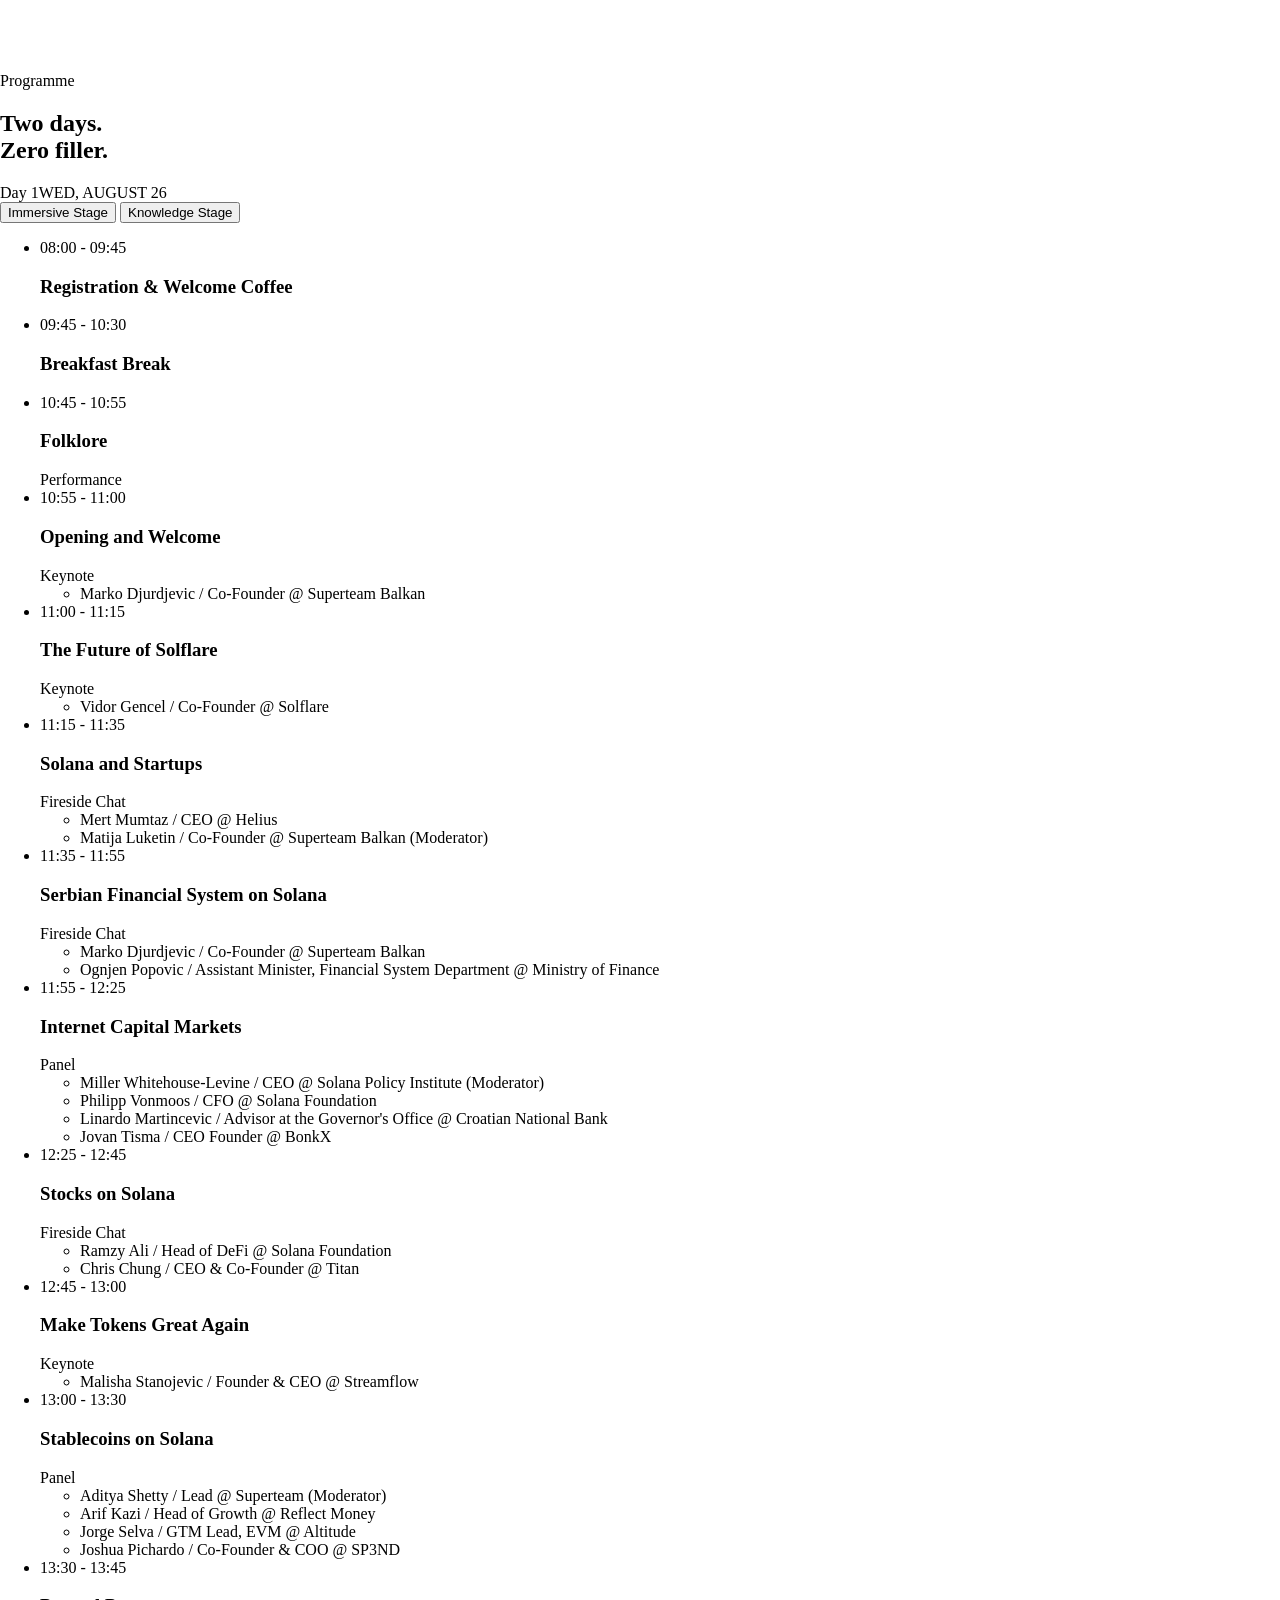
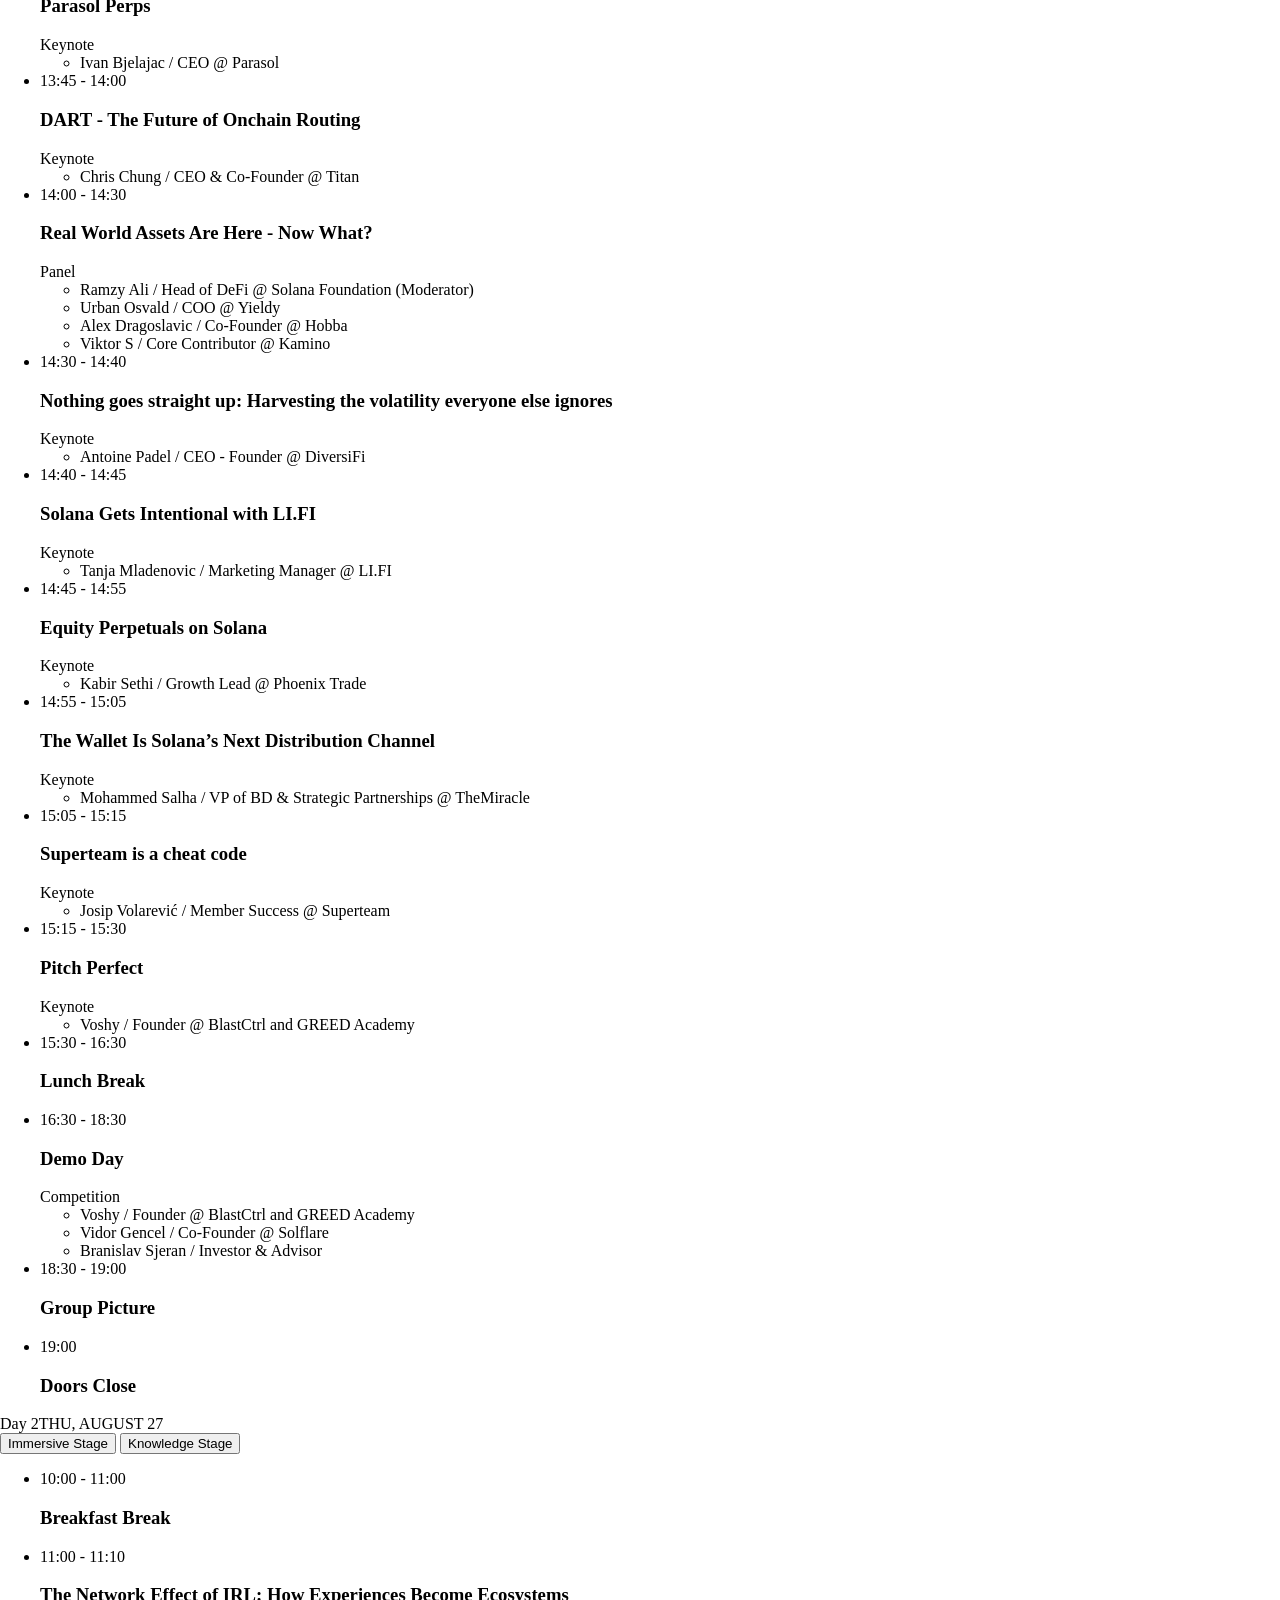
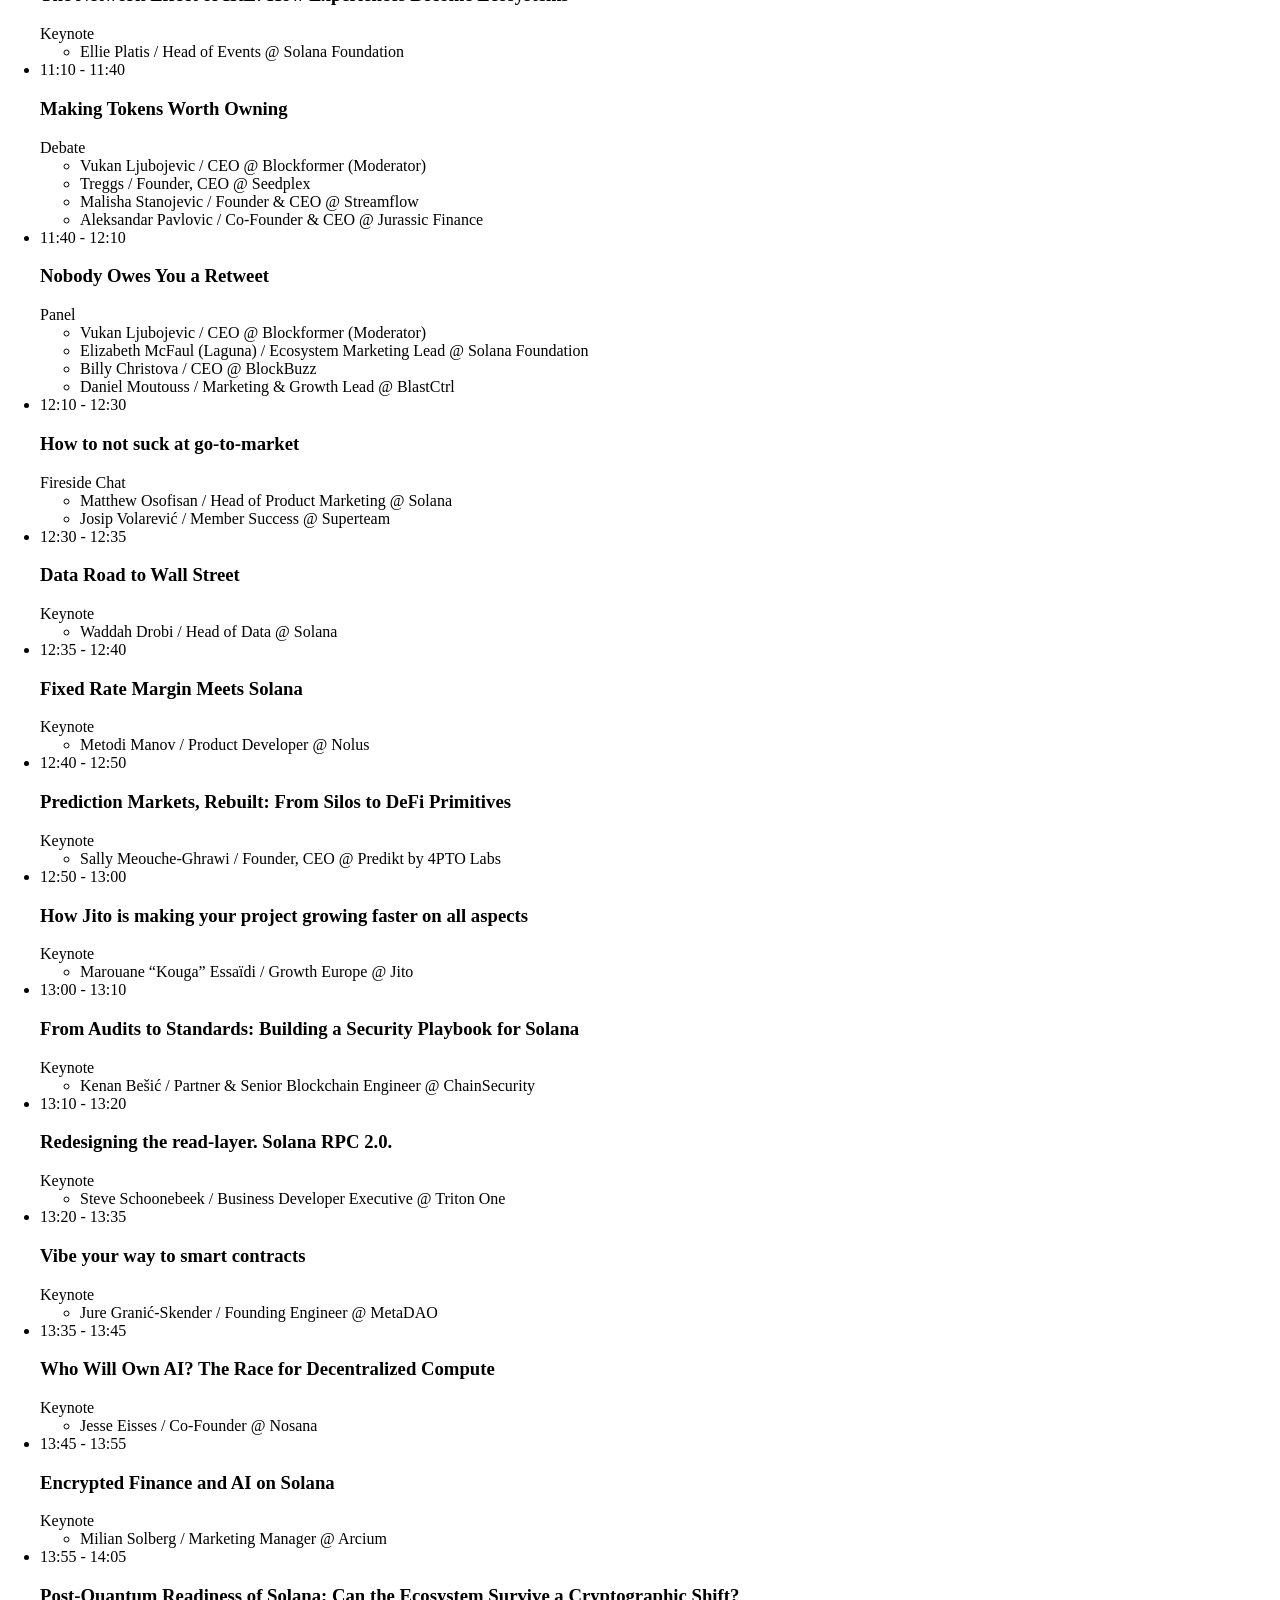
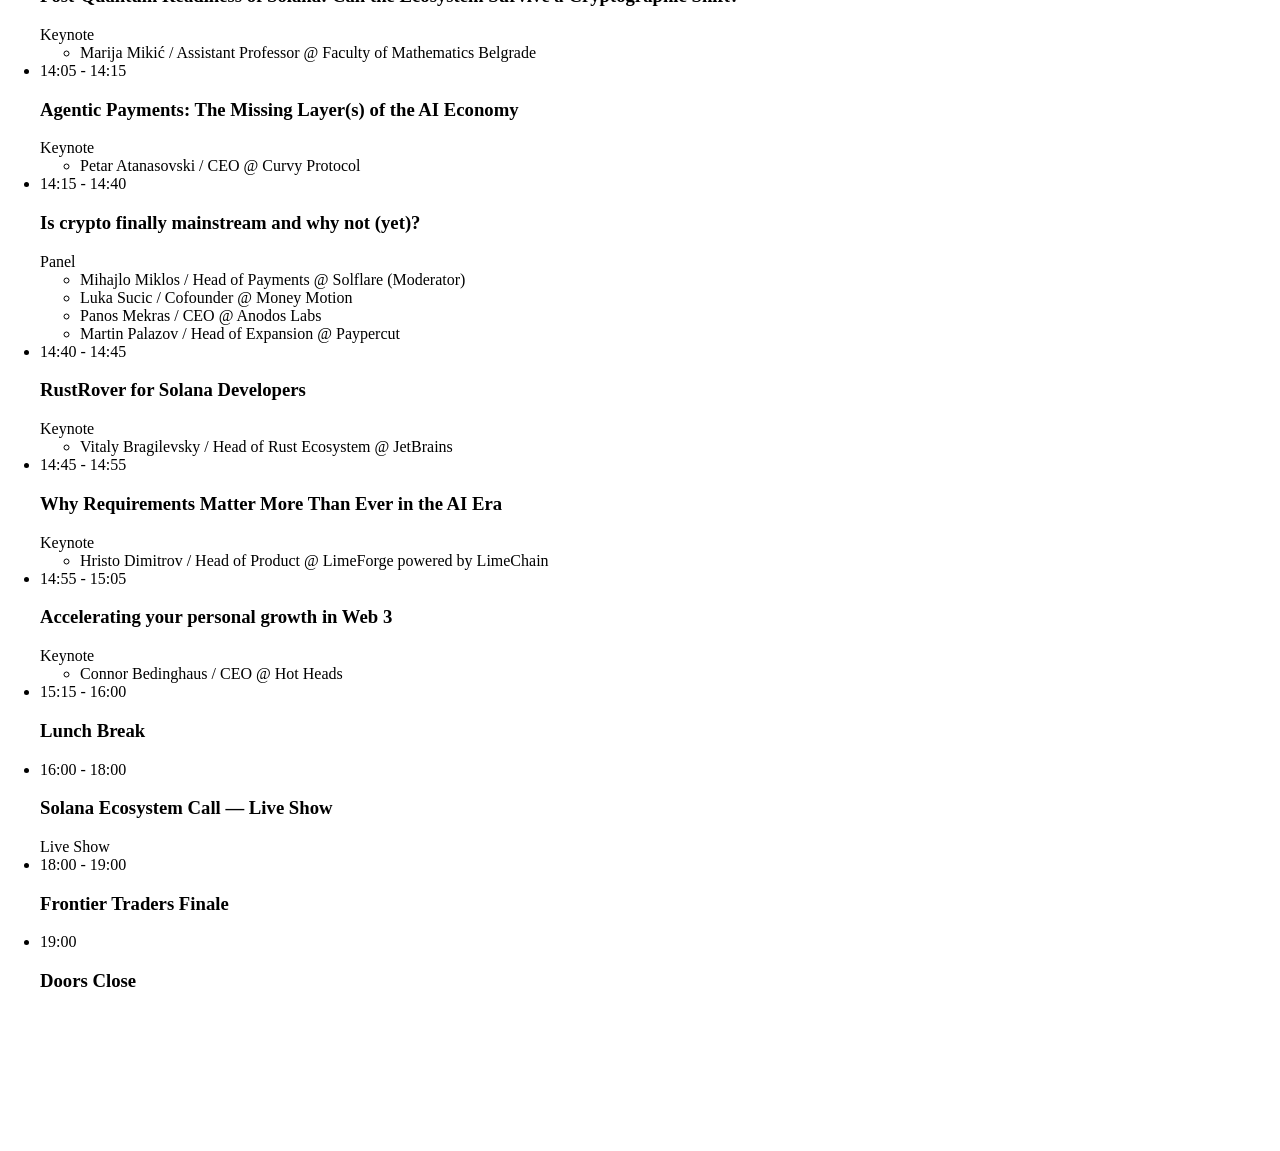
==== agenda/index.html @ 90bac84a "agenda page" ====
<!DOCTYPE html>
<html lang="en">
<head>
<meta charset="utf-8">
<meta name="viewport" content="width=device-width, initial-scale=1">
<title>Agenda &mdash; Solana Summit Serbia</title>
<meta name="description" content="Two days, two stages, zero filler. The full Solana Summit Serbia programme.">
<link rel="icon" type="image/png" sizes="32x32" href="./favicon-32.png">
<link rel="icon" type="image/png" sizes="16x16" href="./favicon-16.png">
<link rel="preload" href="./fonts/pp-rader/PPRader-Bold.otf" as="font" type="font/otf" crossorigin>
<link rel="stylesheet" href="./agenda.css">
<style>
  /* ---------- standalone page ---------- */
  html, body { background: var(--surface-dark); }
  /* The site sets body{overflow:hidden}, which makes <body> a scroll
     container and silently kills position:sticky (body:not(.loaded) is
     the rule that bites — hence `loaded` on <body>, the site's own
     post-loader state). `clip` still blocks horizontal scroll but
     creates no scroll container. */
  html body { margin: 0; overflow-x: clip; overflow-y: visible; }

  /* The site animates these in with GSAP on scroll; this page is static,
     so pin them to their finished state. */
  .agenda__title-highlight-bg { transform: scaleX(1); }
  .agenda__rule-v { transform: scaleY(1); }
  .agenda__top-rule { transform: scaleX(1); }

  .agenda { padding-top: 72px; padding-bottom: 140px; }
  @media (width <= 1023px) { .agenda { padding-top: 40px; padding-bottom: 80px; } }

  /* ---------- day switcher (mobile only) ---------- */
  .agenda__day-switch { display: none; }
  .agenda__day-switch-tab {
    appearance: none; cursor: pointer;
    font-family: var(--font-label); font-size: var(--font-label-size);
    font-weight: var(--font-label-weight); letter-spacing: .05em;
    text-transform: uppercase; color: var(--text-muted-on-dark);
    background: 0 0; border: 1px solid #e3f42a33; border-radius: 2px;
    align-items: center; padding: 10px 16px; line-height: 1;
    transition: color .2s, background-color .2s, border-color .2s;
    display: inline-flex; flex: 1; justify-content: center;
  }
  .agenda__day-switch-tab.is-active {
    color: var(--black); background: var(--green); border-color: var(--green);
  }

  @media (width <= 1023px) {
    .agenda__day-switch {
      display: flex; gap: 8px;
      position: sticky; top: 0; z-index: 6;
      background: var(--surface-dark);
      padding: 12px var(--grid-edge-inset) 12px;
      margin: 0 calc(-1 * var(--grid-edge-inset)) 4px;
      border-bottom: 1px solid var(--border-on-dark);
    }
    /* one day at a time */
    .agenda__grid.is-day-1 .agenda__day[data-day="2"],
    .agenda__grid.is-day-2 .agenda__day[data-day="1"] { display: none; }
    .agenda__grid { row-gap: 0; }

    /* stage tabs stay reachable mid-scroll, docked under the day bar */
    .agenda__stage-tabs {
      position: sticky; top: var(--day-switch-h, 56px); z-index: 5;
      background: var(--surface-dark);
      padding: 12px 16px; margin: 0 calc(-1 * var(--grid-edge-inset)) 8px;
      border-bottom: 1px solid var(--border-on-dark);
    }
    .agenda__stage-tab { flex: 1; justify-content: center; }
    .agenda__day-label { margin-bottom: 0; }
  }
</style>
</head>
<body class="dark-mode loaded">

  <section class="agenda" id="agenda">
    <div class="agenda__header">
      <div class="agenda__label">
        <span class="agenda__label-dot"></span>
        <span>Programme</span>
      </div>
      <h2 class="agenda__title"><span class="agenda__title-highlight"><span class="agenda__title-highlight-bg"></span>Two days.</span><br>Zero filler.</h2>
    </div>

    <div class="agenda__day-switch" role="tablist" aria-label="Select day">
      <button type="button" class="agenda__day-switch-tab is-active" data-day="1" role="tab" aria-selected="true">Day 1 &middot; Wed 26</button>
      <button type="button" class="agenda__day-switch-tab" data-day="2" role="tab" aria-selected="false">Day 2 &middot; Thu 27</button>
    </div>

    <div class="agenda__grid is-day-1">
      <div class="agenda__rule-v"></div>
      <div class="agenda__day" data-day="1">
        <div class="agenda__day-label"><span>Day 1</span><span>WED, AUGUST 26</span></div>
        <div class="agenda__stage-tabs" role="tablist" aria-label="Day 1 stage">
          <button type="button" class="agenda__stage-tab is-active" data-stage="immersive" role="tab" aria-selected="true">Immersive Stage</button>
          <button type="button" class="agenda__stage-tab" data-stage="knowledge" role="tab" aria-selected="false">Knowledge Stage</button>
        </div>
        <div class="agenda__top-rule"></div>
          <ul class="agenda__items is-active" data-stage="immersive">
            <li class="agenda__item">
              <div class="agenda__item-time">08:00 - 09:45</div>
              <div class="agenda__item-heading">
                <h3 class="agenda__item-title">Registration &amp; Welcome Coffee</h3>
              </div>
            </li>
            <li class="agenda__item">
              <div class="agenda__item-time">09:45 - 10:30</div>
              <div class="agenda__item-heading">
                <h3 class="agenda__item-title">Breakfast Break</h3>
              </div>
            </li>
            <li class="agenda__item">
              <div class="agenda__item-time">10:45 - 10:55</div>
              <div class="agenda__item-heading">
                <h3 class="agenda__item-title">Folklore</h3>
                <span class="agenda__item-tag">Performance</span>
              </div>
            </li>
            <li class="agenda__item">
              <div class="agenda__item-time">10:55 - 11:00</div>
              <div class="agenda__item-heading">
                <h3 class="agenda__item-title">Opening and Welcome</h3>
                <span class="agenda__item-tag">Keynote</span>
              </div>
              <ul class="agenda__item-speakers">
                <li><span class="agenda__item-speaker-name">Marko Djurdjevic</span> / Co-Founder @ Superteam Balkan</li>
              </ul>
            </li>
            <li class="agenda__item">
              <div class="agenda__item-time">11:00 - 11:15</div>
              <div class="agenda__item-heading">
                <h3 class="agenda__item-title">The Future of Solflare</h3>
                <span class="agenda__item-tag">Keynote</span>
              </div>
              <ul class="agenda__item-speakers">
                <li><span class="agenda__item-speaker-name">Vidor Gencel</span> / Co-Founder @ Solflare</li>
              </ul>
            </li>
            <li class="agenda__item">
              <div class="agenda__item-time">11:15 - 11:35</div>
              <div class="agenda__item-heading">
                <h3 class="agenda__item-title">Solana and Startups</h3>
                <span class="agenda__item-tag">Fireside Chat</span>
              </div>
              <ul class="agenda__item-speakers">
                <li><span class="agenda__item-speaker-name">Mert Mumtaz</span> / CEO @ Helius</li>
                <li><span class="agenda__item-speaker-name">Matija Luketin</span> / Co-Founder @ Superteam Balkan <span class="agenda__item-speaker-mod">(Moderator)</span></li>
              </ul>
            </li>
            <li class="agenda__item">
              <div class="agenda__item-time">11:35 - 11:55</div>
              <div class="agenda__item-heading">
                <h3 class="agenda__item-title">Serbian Financial System on Solana</h3>
                <span class="agenda__item-tag">Fireside Chat</span>
              </div>
              <ul class="agenda__item-speakers">
                <li><span class="agenda__item-speaker-name">Marko Djurdjevic</span> / Co-Founder @ Superteam Balkan</li>
                <li><span class="agenda__item-speaker-name">Ognjen Popovic</span> / Assistant Minister, Financial System Department @ Ministry of Finance</li>
              </ul>
            </li>
            <li class="agenda__item">
              <div class="agenda__item-time">11:55 - 12:25</div>
              <div class="agenda__item-heading">
                <h3 class="agenda__item-title">Internet Capital Markets</h3>
                <span class="agenda__item-tag">Panel</span>
              </div>
              <ul class="agenda__item-speakers">
                <li><span class="agenda__item-speaker-name">Miller Whitehouse-Levine</span> / CEO @ Solana Policy Institute <span class="agenda__item-speaker-mod">(Moderator)</span></li>
                <li><span class="agenda__item-speaker-name">Philipp Vonmoos</span> / CFO @ Solana Foundation</li>
                <li><span class="agenda__item-speaker-name">Linardo Martincevic</span> / Advisor at the Governor's Office @ Croatian National Bank</li>
                <li><span class="agenda__item-speaker-name">Jovan Tisma</span> / CEO Founder @ BonkX</li>
              </ul>
            </li>
            <li class="agenda__item">
              <div class="agenda__item-time">12:25 - 12:45</div>
              <div class="agenda__item-heading">
                <h3 class="agenda__item-title">Stocks on Solana</h3>
                <span class="agenda__item-tag">Fireside Chat</span>
              </div>
              <ul class="agenda__item-speakers">
                <li><span class="agenda__item-speaker-name">Ramzy Ali</span> / Head of DeFi @ Solana Foundation</li>
                <li><span class="agenda__item-speaker-name">Chris Chung</span> / CEO &amp; Co-Founder @ Titan</li>
              </ul>
            </li>
            <li class="agenda__item">
              <div class="agenda__item-time">12:45 - 13:00</div>
              <div class="agenda__item-heading">
                <h3 class="agenda__item-title">Make Tokens Great Again</h3>
                <span class="agenda__item-tag">Keynote</span>
              </div>
              <ul class="agenda__item-speakers">
                <li><span class="agenda__item-speaker-name">Malisha Stanojevic</span> / Founder &amp; CEO @ Streamflow</li>
              </ul>
            </li>
            <li class="agenda__item">
              <div class="agenda__item-time">13:00 - 13:30</div>
              <div class="agenda__item-heading">
                <h3 class="agenda__item-title">Stablecoins on Solana</h3>
                <span class="agenda__item-tag">Panel</span>
              </div>
              <ul class="agenda__item-speakers">
                <li><span class="agenda__item-speaker-name">Aditya Shetty</span> / Lead @ Superteam <span class="agenda__item-speaker-mod">(Moderator)</span></li>
                <li><span class="agenda__item-speaker-name">Arif Kazi</span> / Head of Growth @ Reflect Money</li>
                <li><span class="agenda__item-speaker-name">Jorge Selva</span> / GTM Lead, EVM @ Altitude</li>
                <li><span class="agenda__item-speaker-name">Joshua Pichardo</span> / Co-Founder &amp; COO @ SP3ND</li>
              </ul>
            </li>
            <li class="agenda__item">
              <div class="agenda__item-time">13:30 - 13:45</div>
              <div class="agenda__item-heading">
                <h3 class="agenda__item-title">Parasol Perps</h3>
                <span class="agenda__item-tag">Keynote</span>
              </div>
              <ul class="agenda__item-speakers">
                <li><span class="agenda__item-speaker-name">Ivan Bjelajac</span> / CEO @ Parasol</li>
              </ul>
            </li>
            <li class="agenda__item">
              <div class="agenda__item-time">13:45 - 14:00</div>
              <div class="agenda__item-heading">
                <h3 class="agenda__item-title">DART - The Future of Onchain Routing</h3>
                <span class="agenda__item-tag">Keynote</span>
              </div>
              <ul class="agenda__item-speakers">
                <li><span class="agenda__item-speaker-name">Chris Chung</span> / CEO &amp; Co-Founder @ Titan</li>
              </ul>
            </li>
            <li class="agenda__item">
              <div class="agenda__item-time">14:00 - 14:30</div>
              <div class="agenda__item-heading">
                <h3 class="agenda__item-title">Real World Assets Are Here - Now What?</h3>
                <span class="agenda__item-tag">Panel</span>
              </div>
              <ul class="agenda__item-speakers">
                <li><span class="agenda__item-speaker-name">Ramzy Ali</span> / Head of DeFi @ Solana Foundation <span class="agenda__item-speaker-mod">(Moderator)</span></li>
                <li><span class="agenda__item-speaker-name">Urban Osvald</span> / COO @ Yieldy</li>
                <li><span class="agenda__item-speaker-name">Alex Dragoslavic</span> / Co-Founder @ Hobba</li>
                <li><span class="agenda__item-speaker-name">Viktor S</span> / Core Contributor @ Kamino</li>
              </ul>
            </li>
            <li class="agenda__item">
              <div class="agenda__item-time">14:30 - 14:40</div>
              <div class="agenda__item-heading">
                <h3 class="agenda__item-title">Nothing goes straight up: Harvesting the volatility everyone else ignores</h3>
                <span class="agenda__item-tag">Keynote</span>
              </div>
              <ul class="agenda__item-speakers">
                <li><span class="agenda__item-speaker-name">Antoine Padel</span> / CEO - Founder @ DiversiFi</li>
              </ul>
            </li>
            <li class="agenda__item">
              <div class="agenda__item-time">14:40 - 14:45</div>
              <div class="agenda__item-heading">
                <h3 class="agenda__item-title">Solana Gets Intentional with LI.FI</h3>
                <span class="agenda__item-tag">Keynote</span>
              </div>
              <ul class="agenda__item-speakers">
                <li><span class="agenda__item-speaker-name">Tanja Mladenovic</span> / Marketing Manager @ LI.FI</li>
              </ul>
            </li>
            <li class="agenda__item">
              <div class="agenda__item-time">14:45 - 14:55</div>
              <div class="agenda__item-heading">
                <h3 class="agenda__item-title">Equity Perpetuals on Solana</h3>
                <span class="agenda__item-tag">Keynote</span>
              </div>
              <ul class="agenda__item-speakers">
                <li><span class="agenda__item-speaker-name">Kabir Sethi</span> / Growth Lead @ Phoenix Trade</li>
              </ul>
            </li>
            <li class="agenda__item">
              <div class="agenda__item-time">14:55 - 15:05</div>
              <div class="agenda__item-heading">
                <h3 class="agenda__item-title">The Wallet Is Solana’s Next Distribution Channel</h3>
                <span class="agenda__item-tag">Keynote</span>
              </div>
              <ul class="agenda__item-speakers">
                <li><span class="agenda__item-speaker-name">Mohammed Salha</span> / VP of BD &amp; Strategic Partnerships @ TheMiracle</li>
              </ul>
            </li>
            <li class="agenda__item">
              <div class="agenda__item-time">15:05 - 15:15</div>
              <div class="agenda__item-heading">
                <h3 class="agenda__item-title">Superteam is a cheat code</h3>
                <span class="agenda__item-tag">Keynote</span>
              </div>
              <ul class="agenda__item-speakers">
                <li><span class="agenda__item-speaker-name">Josip Volarević</span> / Member Success @ Superteam</li>
              </ul>
            </li>
            <li class="agenda__item">
              <div class="agenda__item-time">15:15 - 15:30</div>
              <div class="agenda__item-heading">
                <h3 class="agenda__item-title">Pitch Perfect</h3>
                <span class="agenda__item-tag">Keynote</span>
              </div>
              <ul class="agenda__item-speakers">
                <li><span class="agenda__item-speaker-name">Voshy</span> / Founder @ BlastCtrl and GREED Academy</li>
              </ul>
            </li>
            <li class="agenda__item">
              <div class="agenda__item-time">15:30 - 16:30</div>
              <div class="agenda__item-heading">
                <h3 class="agenda__item-title">Lunch Break</h3>
              </div>
            </li>
            <li class="agenda__item">
              <div class="agenda__item-time">16:30 - 18:30</div>
              <div class="agenda__item-heading">
                <h3 class="agenda__item-title">Demo Day</h3>
                <span class="agenda__item-tag">Competition</span>
              </div>
              <ul class="agenda__item-speakers">
                <li><span class="agenda__item-speaker-name">Voshy</span> / Founder @ BlastCtrl and GREED Academy</li>
                <li><span class="agenda__item-speaker-name">Vidor Gencel</span> / Co-Founder @ Solflare</li>
                <li><span class="agenda__item-speaker-name">Branislav Sjeran</span> / Investor &amp; Advisor</li>
              </ul>
            </li>
            <li class="agenda__item">
              <div class="agenda__item-time">18:30 - 19:00</div>
              <div class="agenda__item-heading">
                <h3 class="agenda__item-title">Group Picture</h3>
              </div>
            </li>
            <li class="agenda__item">
              <div class="agenda__item-time">19:00</div>
              <div class="agenda__item-heading">
                <h3 class="agenda__item-title">Doors Close</h3>
              </div>
            </li>
          </ul>
          <ul class="agenda__items" data-stage="knowledge" hidden>
            <li class="agenda__item">
              <div class="agenda__item-time">11:30</div>
              <div class="agenda__item-heading">
                <h3 class="agenda__item-title">Mindshare Summit Intro</h3>
                <span class="agenda__item-tag">Opening</span>
              </div>
              <ul class="agenda__item-speakers">
                <li><span class="agenda__item-speaker-name">Voshy</span> / Founder @ BlastCtrl and GREED Academy</li>
              </ul>
            </li>
            <li class="agenda__item">
              <div class="agenda__item-time">11:35 - 12:40</div>
              <div class="agenda__item-heading">
                <h3 class="agenda__item-title">Marketing Campaigns</h3>
                <span class="agenda__item-tag">Block</span>
              </div>
              <p class="agenda__item-meta">Solo Talks + Q&amp;A Panel</p>
            </li>
            <li class="agenda__item">
              <div class="agenda__item-time">11:35 - 11:40</div>
              <div class="agenda__item-heading">
                <h3 class="agenda__item-title">The Good, the Bad &amp; the Viral</h3>
                <span class="agenda__item-tag">Solo</span>
              </div>
              <ul class="agenda__item-speakers">
                <li><span class="agenda__item-speaker-name">Paula Vulic</span> / Founder &amp; CEO @ Underground Agency</li>
              </ul>
            </li>
            <li class="agenda__item">
              <div class="agenda__item-time">11:40 - 11:45</div>
              <div class="agenda__item-heading">
                <h3 class="agenda__item-title">How to prepare a perfect launch post</h3>
                <span class="agenda__item-tag">Solo</span>
              </div>
              <ul class="agenda__item-speakers">
                <li><span class="agenda__item-speaker-name">Vukan Ljubojevic</span> / CEO @ Blockformer</li>
              </ul>
            </li>
            <li class="agenda__item">
              <div class="agenda__item-time">11:45 - 11:50</div>
              <div class="agenda__item-heading">
                <h3 class="agenda__item-title">Nobody Cares. Good</h3>
                <span class="agenda__item-tag">Solo</span>
              </div>
              <ul class="agenda__item-speakers">
                <li><span class="agenda__item-speaker-name">Billy Christova</span> / CEO @ BlockBuzz</li>
              </ul>
            </li>
            <li class="agenda__item">
              <div class="agenda__item-time">11:50 - 11:55</div>
              <div class="agenda__item-heading">
                <h3 class="agenda__item-title">Planning a full marketing campaign</h3>
                <span class="agenda__item-tag">Solo</span>
              </div>
              <ul class="agenda__item-speakers">
                <li><span class="agenda__item-speaker-name">Daniel Moutouss</span> / Marketing &amp; Growth Lead @ BlastCtrl</li>
              </ul>
            </li>
            <li class="agenda__item">
              <div class="agenda__item-time">11:55 - 12:00</div>
              <div class="agenda__item-heading">
                <h3 class="agenda__item-title">One audience, one channel, one idea</h3>
                <span class="agenda__item-tag">Solo</span>
              </div>
              <ul class="agenda__item-speakers">
                <li><span class="agenda__item-speaker-name">Elizabeth McFaul (Laguna)</span> / Ecosystem Marketing Lead @ Solana Foundation</li>
              </ul>
            </li>
            <li class="agenda__item">
              <div class="agenda__item-time">12:00 - 12:40</div>
              <div class="agenda__item-heading">
                <h3 class="agenda__item-title">Campaign - from idea to execution</h3>
                <span class="agenda__item-tag">Panel + Q&amp;A</span>
              </div>
              <ul class="agenda__item-speakers">
                <li><span class="agenda__item-speaker-name">Elizabeth McFaul (Laguna)</span> / Ecosystem Marketing Lead @ Solana Foundation</li>
                <li><span class="agenda__item-speaker-name">Daniel Moutouss</span> / Marketing &amp; Growth Lead @ BlastCtrl</li>
                <li><span class="agenda__item-speaker-name">Vukan Ljubojevic</span> / CEO @ Blockformer</li>
                <li><span class="agenda__item-speaker-name">Paula Vulic</span> / Founder &amp; CEO @ Underground Agency <span class="agenda__item-speaker-mod">(Moderator)</span></li>
              </ul>
            </li>
            <li class="agenda__item">
              <div class="agenda__item-time">12:45 - 13:40</div>
              <div class="agenda__item-heading">
                <h3 class="agenda__item-title">Distribution and KOLs</h3>
                <span class="agenda__item-tag">Block</span>
              </div>
              <p class="agenda__item-meta">Solo Talks + Debate Panel</p>
            </li>
            <li class="agenda__item">
              <div class="agenda__item-time">12:45 - 12:50</div>
              <div class="agenda__item-heading">
                <h3 class="agenda__item-title">web2 vs. web3: Speak Human, Ship Onchain</h3>
                <span class="agenda__item-tag">Solo</span>
              </div>
              <ul class="agenda__item-speakers">
                <li><span class="agenda__item-speaker-name">Ana Djordjevic</span> / Marketing Lead @ BlockBuzz</li>
              </ul>
            </li>
            <li class="agenda__item">
              <div class="agenda__item-time">12:50 - 12:55</div>
              <div class="agenda__item-heading">
                <h3 class="agenda__item-title">Content calendar and growing Twitter account organically</h3>
                <span class="agenda__item-tag">Solo</span>
              </div>
              <ul class="agenda__item-speakers">
                <li><span class="agenda__item-speaker-name">Vukan Ljubojevic</span> / CEO @ Blockformer</li>
              </ul>
            </li>
            <li class="agenda__item">
              <div class="agenda__item-time">12:55 - 13:00</div>
              <div class="agenda__item-heading">
                <h3 class="agenda__item-title">Good BD approach can save distribution</h3>
                <span class="agenda__item-tag">Solo</span>
              </div>
              <ul class="agenda__item-speakers">
                <li><span class="agenda__item-speaker-name">Tin Saric</span> / BD &amp; Marketing @ BlastCtrl</li>
              </ul>
            </li>
            <li class="agenda__item">
              <div class="agenda__item-time">13:00 - 13:05</div>
              <div class="agenda__item-heading">
                <h3 class="agenda__item-title">Should you pay influencers to promote your project</h3>
                <span class="agenda__item-tag">Solo</span>
              </div>
              <ul class="agenda__item-speakers">
                <li><span class="agenda__item-speaker-name">Luka Isailovic</span> / Head of Strategy @ R3ACH</li>
              </ul>
            </li>
            <li class="agenda__item">
              <div class="agenda__item-time">13:05 - 13:10</div>
              <div class="agenda__item-heading">
                <h3 class="agenda__item-title">Micro KOLs as an alternative distribution aproach</h3>
                <span class="agenda__item-tag">Solo</span>
              </div>
              <ul class="agenda__item-speakers">
                <li><span class="agenda__item-speaker-name">Mladen Kostov</span> / Co-Founder @ Lyra Systems</li>
              </ul>
            </li>
            <li class="agenda__item">
              <div class="agenda__item-time">13:10 - 13:40</div>
              <div class="agenda__item-heading">
                <h3 class="agenda__item-title">KOLs - blessing or disease?</h3>
                <span class="agenda__item-tag">Debate Panel</span>
              </div>
              <ul class="agenda__item-speakers">
                <li><span class="agenda__item-speaker-name">Luka Isailovic</span> / Head of Strategy @ R3ACH</li>
                <li><span class="agenda__item-speaker-name">Mladen Kostov</span> / Co-Founder @ Lyra Systems</li>
                <li><span class="agenda__item-speaker-name">Billy Christova</span> / CEO @ BlockBuzz</li>
                <li><span class="agenda__item-speaker-name">Zhivko Todorov</span> / GTM &amp; Growth @ LimeChain</li>
                <li><span class="agenda__item-speaker-name">Tin Saric</span> / BD &amp; Marketing @ BlastCtrl <span class="agenda__item-speaker-mod">(Moderator)</span></li>
              </ul>
            </li>
            <li class="agenda__item">
              <div class="agenda__item-time">13:45 - 14:50</div>
              <div class="agenda__item-heading">
                <h3 class="agenda__item-title">AI</h3>
                <span class="agenda__item-tag">Block</span>
              </div>
              <p class="agenda__item-meta">Solo Talks + Q&amp;A Panel</p>
            </li>
            <li class="agenda__item">
              <div class="agenda__item-time">13:45 - 13:50</div>
              <div class="agenda__item-heading">
                <h3 class="agenda__item-title">How to build an AI co-founder</h3>
                <span class="agenda__item-tag">Solo</span>
              </div>
              <ul class="agenda__item-speakers">
                <li><span class="agenda__item-speaker-name">Vukasin Stojkov</span> / Co-Founder @ Startit</li>
              </ul>
            </li>
            <li class="agenda__item">
              <div class="agenda__item-time">13:50 - 13:55</div>
              <div class="agenda__item-heading">
                <h3 class="agenda__item-title">Using AI as a marketing agency - deep integration</h3>
                <span class="agenda__item-tag">Solo</span>
              </div>
              <ul class="agenda__item-speakers">
                <li><span class="agenda__item-speaker-name">Voshy</span> / Founder @ BlastCtrl and GREED Academy</li>
              </ul>
            </li>
            <li class="agenda__item">
              <div class="agenda__item-time">13:55 - 14:00</div>
              <div class="agenda__item-heading">
                <h3 class="agenda__item-title">AI loops for marketing 101</h3>
                <span class="agenda__item-tag">Solo</span>
              </div>
              <ul class="agenda__item-speakers">
                <li><span class="agenda__item-speaker-name">Artem Dubinin</span> / Mighty</li>
              </ul>
            </li>
            <li class="agenda__item">
              <div class="agenda__item-time">14:00 - 14:05</div>
              <div class="agenda__item-heading">
                <h3 class="agenda__item-title">The AI marketing trap</h3>
                <span class="agenda__item-tag">Solo</span>
              </div>
              <ul class="agenda__item-speakers">
                <li><span class="agenda__item-speaker-name">Billy Christova</span> / CEO @ BlockBuzz</li>
              </ul>
            </li>
            <li class="agenda__item">
              <div class="agenda__item-time">14:05 - 14:10</div>
              <div class="agenda__item-heading">
                <h3 class="agenda__item-title">AI is a craftsman, you still need an artist</h3>
                <span class="agenda__item-tag">Solo</span>
              </div>
              <ul class="agenda__item-speakers">
                <li><span class="agenda__item-speaker-name">Daniel Moutouss</span> / Marketing &amp; Growth Lead @ BlastCtrl</li>
              </ul>
            </li>
            <li class="agenda__item">
              <div class="agenda__item-time">14:10 - 14:50</div>
              <div class="agenda__item-heading">
                <h3 class="agenda__item-title">AI discussion and Q&amp;A</h3>
                <span class="agenda__item-tag">Panel + Q&amp;A</span>
              </div>
              <ul class="agenda__item-speakers">
                <li><span class="agenda__item-speaker-name">Vukasin Stojkov</span> / Co-Founder @ Startit</li>
                <li><span class="agenda__item-speaker-name">Voshy</span> / Founder @ BlastCtrl and GREED Academy</li>
                <li><span class="agenda__item-speaker-name">Artem Dubinin</span> / Mighty</li>
                <li><span class="agenda__item-speaker-name">Daniel Moutouss</span> / Marketing &amp; Growth Lead @ BlastCtrl <span class="agenda__item-speaker-mod">(Moderator)</span></li>
              </ul>
            </li>
            <li class="agenda__item">
              <div class="agenda__item-time">14:55</div>
              <div class="agenda__item-heading">
                <h3 class="agenda__item-title">Mindshare Summit Outro</h3>
                <span class="agenda__item-tag">Closing</span>
              </div>
              <ul class="agenda__item-speakers">
                <li><span class="agenda__item-speaker-name">Voshy</span> / Founder @ BlastCtrl and GREED Academy</li>
              </ul>
            </li>
            <li class="agenda__item">
              <div class="agenda__item-time">15:00 - 15:30</div>
              <div class="agenda__item-heading">
                <h3 class="agenda__item-title">Beyond the Hype: What VCs Really Want to Fund</h3>
                <span class="agenda__item-tag">Panel + Q&amp;A</span>
              </div>
              <ul class="agenda__item-speakers">
                <li><span class="agenda__item-speaker-name">Stan Nedic</span> / Partner, Investments @ V3V Ventures</li>
                <li><span class="agenda__item-speaker-name">Branislav Sjeran</span> / Investor &amp; Advisor</li>
                <li><span class="agenda__item-speaker-name">Iva Rakocevic</span> / Senior Investment Manager @ Elevator Ventures</li>
              </ul>
            </li>
            <li class="agenda__item">
              <div class="agenda__item-time">15:30 - 16:30</div>
              <div class="agenda__item-heading">
                <h3 class="agenda__item-title">Lunch Break</h3>
              </div>
            </li>
            <li class="agenda__item">
              <div class="agenda__item-time">16:30 - 17:00</div>
              <div class="agenda__item-heading">
                <h3 class="agenda__item-title">Tokenised, but not moving</h3>
                <span class="agenda__item-tag">Panel</span>
              </div>
              <ul class="agenda__item-speakers">
                <li><span class="agenda__item-speaker-name">Dušan Romčević</span> / Principal Corporate and Regulatory Counsel @ B2BROKER</li>
                <li><span class="agenda__item-speaker-name">Miller Whitehouse-Levine</span> / CEO @ Solana Policy Institute</li>
                <li><span class="agenda__item-speaker-name">Anina Milanović</span> / Strategic Advisor to BGDX @ World Bank</li>
                <li><span class="agenda__item-speaker-name">Ilija Rilaković</span> / Attorney at Law @ Law Firm “Law Decoded” <span class="agenda__item-speaker-mod">(Moderator)</span></li>
              </ul>
            </li>
            <li class="agenda__item">
              <div class="agenda__item-time">17:00 - 17:30</div>
              <div class="agenda__item-heading">
                <h3 class="agenda__item-title">Centralised exchanges: boring, but somebody has to do it</h3>
                <span class="agenda__item-tag">Panel</span>
              </div>
              <ul class="agenda__item-speakers">
                <li><span class="agenda__item-speaker-name">Duska Nedeljkovic</span> / Head of Conferences @ Ultimate Group <span class="agenda__item-speaker-mod">(Moderator)</span></li>
                <li><span class="agenda__item-speaker-name">Aleksandar Matanović</span> / Founder @ ECD.rs</li>
                <li><span class="agenda__item-speaker-name">Nikola Škorić</span> / CEO @ Electrocoin</li>
                <li><span class="agenda__item-speaker-name">Radoje Maric</span> / CEO @ Crypto12</li>
              </ul>
            </li>
            <li class="agenda__item">
              <div class="agenda__item-time">17:30 - 18:00</div>
              <div class="agenda__item-heading">
                <h3 class="agenda__item-title">Finding an Edge: Lessons from Investing, Trading &amp; Building</h3>
                <span class="agenda__item-tag">Workshop</span>
              </div>
              <ul class="agenda__item-speakers">
                <li><span class="agenda__item-speaker-name">Can Sinirlioglu</span> / Founder &amp; CEO @ Kriptok</li>
              </ul>
            </li>
            <li class="agenda__item">
              <div class="agenda__item-time">18:00</div>
              <div class="agenda__item-heading">
                <h3 class="agenda__item-title">From Wallet to 1,500+ Things: Use Your SOL and USDC IRL</h3>
                <span class="agenda__item-tag">Workshop</span>
              </div>
              <ul class="agenda__item-speakers">
                <li><span class="agenda__item-speaker-name">Raul Rodriguez</span> / Senior Web 3 Partnerships and Operations Lead @ Bitrefill</li>
              </ul>
            </li>
          </ul>
      </div>
      <div class="agenda__day" data-day="2">
        <div class="agenda__day-label"><span>Day 2</span><span>THU, AUGUST 27</span></div>
        <div class="agenda__stage-tabs" role="tablist" aria-label="Day 2 stage">
          <button type="button" class="agenda__stage-tab is-active" data-stage="immersive" role="tab" aria-selected="true">Immersive Stage</button>
          <button type="button" class="agenda__stage-tab" data-stage="knowledge" role="tab" aria-selected="false">Knowledge Stage</button>
        </div>
        <div class="agenda__top-rule"></div>
          <ul class="agenda__items is-active" data-stage="immersive">
            <li class="agenda__item">
              <div class="agenda__item-time">10:00 - 11:00</div>
              <div class="agenda__item-heading">
                <h3 class="agenda__item-title">Breakfast Break</h3>
              </div>
            </li>
            <li class="agenda__item">
              <div class="agenda__item-time">11:00 - 11:10</div>
              <div class="agenda__item-heading">
                <h3 class="agenda__item-title">The Network Effect of IRL: How Experiences Become Ecosystems</h3>
                <span class="agenda__item-tag">Keynote</span>
              </div>
              <ul class="agenda__item-speakers">
                <li><span class="agenda__item-speaker-name">Ellie Platis</span> / Head of Events @ Solana Foundation</li>
              </ul>
            </li>
            <li class="agenda__item">
              <div class="agenda__item-time">11:10 - 11:40</div>
              <div class="agenda__item-heading">
                <h3 class="agenda__item-title">Making Tokens Worth Owning</h3>
                <span class="agenda__item-tag">Debate</span>
              </div>
              <ul class="agenda__item-speakers">
                <li><span class="agenda__item-speaker-name">Vukan Ljubojevic</span> / CEO @ Blockformer <span class="agenda__item-speaker-mod">(Moderator)</span></li>
                <li><span class="agenda__item-speaker-name">Treggs</span> / Founder, CEO @ Seedplex</li>
                <li><span class="agenda__item-speaker-name">Malisha Stanojevic</span> / Founder &amp; CEO @ Streamflow</li>
                <li><span class="agenda__item-speaker-name">Aleksandar Pavlovic</span> / Co-Founder &amp; CEO @ Jurassic Finance</li>
              </ul>
            </li>
            <li class="agenda__item">
              <div class="agenda__item-time">11:40 - 12:10</div>
              <div class="agenda__item-heading">
                <h3 class="agenda__item-title">Nobody Owes You a Retweet</h3>
                <span class="agenda__item-tag">Panel</span>
              </div>
              <ul class="agenda__item-speakers">
                <li><span class="agenda__item-speaker-name">Vukan Ljubojevic</span> / CEO @ Blockformer <span class="agenda__item-speaker-mod">(Moderator)</span></li>
                <li><span class="agenda__item-speaker-name">Elizabeth McFaul (Laguna)</span> / Ecosystem Marketing Lead @ Solana Foundation</li>
                <li><span class="agenda__item-speaker-name">Billy Christova</span> / CEO @ BlockBuzz</li>
                <li><span class="agenda__item-speaker-name">Daniel Moutouss</span> / Marketing &amp; Growth Lead @ BlastCtrl</li>
              </ul>
            </li>
            <li class="agenda__item">
              <div class="agenda__item-time">12:10 - 12:30</div>
              <div class="agenda__item-heading">
                <h3 class="agenda__item-title">How to not suck at go-to-market</h3>
                <span class="agenda__item-tag">Fireside Chat</span>
              </div>
              <ul class="agenda__item-speakers">
                <li><span class="agenda__item-speaker-name">Matthew Osofisan</span> / Head of Product Marketing @ Solana</li>
                <li><span class="agenda__item-speaker-name">Josip Volarević</span> / Member Success @ Superteam</li>
              </ul>
            </li>
            <li class="agenda__item">
              <div class="agenda__item-time">12:30 - 12:35</div>
              <div class="agenda__item-heading">
                <h3 class="agenda__item-title">Data Road to Wall Street</h3>
                <span class="agenda__item-tag">Keynote</span>
              </div>
              <ul class="agenda__item-speakers">
                <li><span class="agenda__item-speaker-name">Waddah Drobi</span> / Head of Data @ Solana</li>
              </ul>
            </li>
            <li class="agenda__item">
              <div class="agenda__item-time">12:35 - 12:40</div>
              <div class="agenda__item-heading">
                <h3 class="agenda__item-title">Fixed Rate Margin Meets Solana</h3>
                <span class="agenda__item-tag">Keynote</span>
              </div>
              <ul class="agenda__item-speakers">
                <li><span class="agenda__item-speaker-name">Metodi Manov</span> / Product Developer @ Nolus</li>
              </ul>
            </li>
            <li class="agenda__item">
              <div class="agenda__item-time">12:40 - 12:50</div>
              <div class="agenda__item-heading">
                <h3 class="agenda__item-title">Prediction Markets, Rebuilt: From Silos to DeFi Primitives</h3>
                <span class="agenda__item-tag">Keynote</span>
              </div>
              <ul class="agenda__item-speakers">
                <li><span class="agenda__item-speaker-name">Sally Meouche-Ghrawi</span> / Founder, CEO @ Predikt by 4PTO Labs</li>
              </ul>
            </li>
            <li class="agenda__item">
              <div class="agenda__item-time">12:50 - 13:00</div>
              <div class="agenda__item-heading">
                <h3 class="agenda__item-title">How Jito is making your project growing faster on all aspects</h3>
                <span class="agenda__item-tag">Keynote</span>
              </div>
              <ul class="agenda__item-speakers">
                <li><span class="agenda__item-speaker-name">Marouane “Kouga” Essaïdi</span> / Growth Europe @ Jito</li>
              </ul>
            </li>
            <li class="agenda__item">
              <div class="agenda__item-time">13:00 - 13:10</div>
              <div class="agenda__item-heading">
                <h3 class="agenda__item-title">From Audits to Standards: Building a Security Playbook for Solana</h3>
                <span class="agenda__item-tag">Keynote</span>
              </div>
              <ul class="agenda__item-speakers">
                <li><span class="agenda__item-speaker-name">Kenan Bešić</span> / Partner &amp; Senior Blockchain Engineer @ ChainSecurity</li>
              </ul>
            </li>
            <li class="agenda__item">
              <div class="agenda__item-time">13:10 - 13:20</div>
              <div class="agenda__item-heading">
                <h3 class="agenda__item-title">Redesigning the read-layer. Solana RPC 2.0.</h3>
                <span class="agenda__item-tag">Keynote</span>
              </div>
              <ul class="agenda__item-speakers">
                <li><span class="agenda__item-speaker-name">Steve Schoonebeek</span> / Business Developer Executive @ Triton One</li>
              </ul>
            </li>
            <li class="agenda__item">
              <div class="agenda__item-time">13:20 - 13:35</div>
              <div class="agenda__item-heading">
                <h3 class="agenda__item-title">Vibe your way to smart contracts</h3>
                <span class="agenda__item-tag">Keynote</span>
              </div>
              <ul class="agenda__item-speakers">
                <li><span class="agenda__item-speaker-name">Jure Granić-Skender</span> / Founding Engineer @ MetaDAO</li>
              </ul>
            </li>
            <li class="agenda__item">
              <div class="agenda__item-time">13:35 - 13:45</div>
              <div class="agenda__item-heading">
                <h3 class="agenda__item-title">Who Will Own AI? The Race for Decentralized Compute</h3>
                <span class="agenda__item-tag">Keynote</span>
              </div>
              <ul class="agenda__item-speakers">
                <li><span class="agenda__item-speaker-name">Jesse Eisses</span> / Co-Founder @ Nosana</li>
              </ul>
            </li>
            <li class="agenda__item">
              <div class="agenda__item-time">13:45 - 13:55</div>
              <div class="agenda__item-heading">
                <h3 class="agenda__item-title">Encrypted Finance and AI on Solana</h3>
                <span class="agenda__item-tag">Keynote</span>
              </div>
              <ul class="agenda__item-speakers">
                <li><span class="agenda__item-speaker-name">Milian Solberg</span> / Marketing Manager @ Arcium</li>
              </ul>
            </li>
            <li class="agenda__item">
              <div class="agenda__item-time">13:55 - 14:05</div>
              <div class="agenda__item-heading">
                <h3 class="agenda__item-title">Post-Quantum Readiness of Solana: Can the Ecosystem Survive a Cryptographic Shift?</h3>
                <span class="agenda__item-tag">Keynote</span>
              </div>
              <ul class="agenda__item-speakers">
                <li><span class="agenda__item-speaker-name">Marija Mikić</span> / Assistant Professor @ Faculty of Mathematics Belgrade</li>
              </ul>
            </li>
            <li class="agenda__item">
              <div class="agenda__item-time">14:05 - 14:15</div>
              <div class="agenda__item-heading">
                <h3 class="agenda__item-title">Agentic Payments: The Missing Layer(s) of the AI Economy</h3>
                <span class="agenda__item-tag">Keynote</span>
              </div>
              <ul class="agenda__item-speakers">
                <li><span class="agenda__item-speaker-name">Petar Atanasovski</span> / CEO @ Curvy Protocol</li>
              </ul>
            </li>
            <li class="agenda__item">
              <div class="agenda__item-time">14:15 - 14:40</div>
              <div class="agenda__item-heading">
                <h3 class="agenda__item-title">Is crypto finally mainstream and why not (yet)?</h3>
                <span class="agenda__item-tag">Panel</span>
              </div>
              <ul class="agenda__item-speakers">
                <li><span class="agenda__item-speaker-name">Mihajlo Miklos</span> / Head of Payments @ Solflare <span class="agenda__item-speaker-mod">(Moderator)</span></li>
                <li><span class="agenda__item-speaker-name">Luka Sucic</span> / Cofounder @ Money Motion</li>
                <li><span class="agenda__item-speaker-name">Panos Mekras</span> / CEO @ Anodos Labs</li>
                <li><span class="agenda__item-speaker-name">Martin Palazov</span> / Head of Expansion @ Paypercut</li>
              </ul>
            </li>
            <li class="agenda__item">
              <div class="agenda__item-time">14:40 - 14:45</div>
              <div class="agenda__item-heading">
                <h3 class="agenda__item-title">RustRover for Solana Developers</h3>
                <span class="agenda__item-tag">Keynote</span>
              </div>
              <ul class="agenda__item-speakers">
                <li><span class="agenda__item-speaker-name">Vitaly Bragilevsky</span> / Head of Rust Ecosystem @ JetBrains</li>
              </ul>
            </li>
            <li class="agenda__item">
              <div class="agenda__item-time">14:45 - 14:55</div>
              <div class="agenda__item-heading">
                <h3 class="agenda__item-title">Why Requirements Matter More Than Ever in the AI Era</h3>
                <span class="agenda__item-tag">Keynote</span>
              </div>
              <ul class="agenda__item-speakers">
                <li><span class="agenda__item-speaker-name">Hristo Dimitrov</span> / Head of Product @ LimeForge powered by LimeChain</li>
              </ul>
            </li>
            <li class="agenda__item">
              <div class="agenda__item-time">14:55 - 15:05</div>
              <div class="agenda__item-heading">
                <h3 class="agenda__item-title">Accelerating your personal growth in Web 3</h3>
                <span class="agenda__item-tag">Keynote</span>
              </div>
              <ul class="agenda__item-speakers">
                <li><span class="agenda__item-speaker-name">Connor Bedinghaus</span> / CEO @ Hot Heads</li>
              </ul>
            </li>
            <li class="agenda__item">
              <div class="agenda__item-time">15:15 - 16:00</div>
              <div class="agenda__item-heading">
                <h3 class="agenda__item-title">Lunch Break</h3>
              </div>
            </li>
            <li class="agenda__item">
              <div class="agenda__item-time">16:00 - 18:00</div>
              <div class="agenda__item-heading">
                <h3 class="agenda__item-title">Solana Ecosystem Call — Live Show</h3>
                <span class="agenda__item-tag">Live Show</span>
              </div>
            </li>
            <li class="agenda__item">
              <div class="agenda__item-time">18:00 - 19:00</div>
              <div class="agenda__item-heading">
                <h3 class="agenda__item-title">Frontier Traders Finale</h3>
              </div>
            </li>
            <li class="agenda__item">
              <div class="agenda__item-time">19:00</div>
              <div class="agenda__item-heading">
                <h3 class="agenda__item-title">Doors Close</h3>
              </div>
            </li>
          </ul>
          <ul class="agenda__items" data-stage="knowledge" hidden>
            <li class="agenda__item">
              <div class="agenda__item-time">11:00 - 11:20</div>
              <div class="agenda__item-heading">
                <h3 class="agenda__item-title">The Marinade Recipe: Building Staking Infrastructure on Solana</h3>
                <span class="agenda__item-tag">Tech Talk</span>
              </div>
              <ul class="agenda__item-speakers">
                <li><span class="agenda__item-speaker-name">Ondrej Chaloupka</span> / Backend Engineer @ Marinade Finance</li>
              </ul>
            </li>
            <li class="agenda__item">
              <div class="agenda__item-time">11:20 - 11:40</div>
              <div class="agenda__item-heading">
                <h3 class="agenda__item-title">The 3 Elephants in the Room: OpSec, Vibe Coding, and AI Audits</h3>
                <span class="agenda__item-tag">Workshop</span>
              </div>
              <ul class="agenda__item-speakers">
                <li><span class="agenda__item-speaker-name">Sebastian Banescu</span> / Founder &amp; CEO @ Adevar Labs</li>
              </ul>
            </li>
            <li class="agenda__item">
              <div class="agenda__item-time">11:40 - 12:00</div>
              <div class="agenda__item-heading">
                <h3 class="agenda__item-title">The Solana Privacy Protocol</h3>
                <span class="agenda__item-tag">Workshop</span>
              </div>
              <ul class="agenda__item-speakers">
                <li><span class="agenda__item-speaker-name">Tilo Palfner</span> / DevRel @ Helius Privacy</li>
              </ul>
            </li>
            <li class="agenda__item">
              <div class="agenda__item-time">12:00 - 12:15</div>
              <div class="agenda__item-heading">
                <h3 class="agenda__item-title">The ergonomics tax: Rust macros on Solana</h3>
                <span class="agenda__item-tag">Rust Summit</span>
              </div>
              <ul class="agenda__item-speakers">
                <li><span class="agenda__item-speaker-name">Rastko Misulic</span></li>
              </ul>
            </li>
            <li class="agenda__item">
              <div class="agenda__item-time">12:15 - 12:45</div>
              <div class="agenda__item-heading">
                <h3 class="agenda__item-title">Rust in Protocols &amp; Smart Contracts</h3>
                <span class="agenda__item-tag">Rust Summit</span>
              </div>
              <ul class="agenda__item-speakers">
                <li><span class="agenda__item-speaker-name">Luka Ciric</span> / Core Developer @ Parity</li>
                <li><span class="agenda__item-speaker-name">Dragan Milosevic</span> / Applied Engineer @ Parity</li>
              </ul>
            </li>
            <li class="agenda__item">
              <div class="agenda__item-time">12:45 - 13:15</div>
              <div class="agenda__item-heading">
                <h3 class="agenda__item-title">Building Autonomous SRE Agents in Rust</h3>
                <span class="agenda__item-tag">Rust Summit</span>
              </div>
              <ul class="agenda__item-speakers">
                <li><span class="agenda__item-speaker-name">Viktor Pele</span> / DKG Core Protocol Lead @ OriginTrail</li>
              </ul>
            </li>
            <li class="agenda__item">
              <div class="agenda__item-time">13:15 - 13:45</div>
              <div class="agenda__item-heading">
                <h3 class="agenda__item-title">Cooking the Books: An orderbook’s journey</h3>
                <span class="agenda__item-tag">Rust Summit</span>
              </div>
              <ul class="agenda__item-speakers">
                <li><span class="agenda__item-speaker-name">Stelian Cujba</span> / Quant Developer @ Raven Trading</li>
              </ul>
            </li>
            <li class="agenda__item">
              <div class="agenda__item-time">13:45 - 14:15</div>
              <div class="agenda__item-heading">
                <h3 class="agenda__item-title">Even 100% safe Rust won’t give you 99.9999999% reliability. But THIS will!</h3>
                <span class="agenda__item-tag">Rust Summit</span>
              </div>
              <ul class="agenda__item-speakers">
                <li><span class="agenda__item-speaker-name">Sergej Blinov</span> / Forward Deployed Engineer @ Ramo.io</li>
              </ul>
            </li>
            <li class="agenda__item">
              <div class="agenda__item-time">14:15 - 14:45</div>
              <div class="agenda__item-heading">
                <h3 class="agenda__item-title">"Is that the language or the compiler?" Understanding Rust the language vs rustc</h3>
                <span class="agenda__item-tag">Rust Summit</span>
              </div>
              <ul class="agenda__item-speakers">
                <li><span class="agenda__item-speaker-name">Daniel Cumming</span> / Formal Verification Engineer @ Runtime Verification Inc.</li>
              </ul>
            </li>
            <li class="agenda__item">
              <div class="agenda__item-time">14:45 - 15:15</div>
              <div class="agenda__item-heading">
                <h3 class="agenda__item-title">Sub-accounts: Self-Managed Storage for SVM Programs, Beyond the Account List.</h3>
                <span class="agenda__item-tag">Rust Summit</span>
              </div>
              <ul class="agenda__item-speakers">
                <li><span class="agenda__item-speaker-name">Andrey Falaleev</span> / CTO @ Neon Labs</li>
              </ul>
            </li>
            <li class="agenda__item">
              <div class="agenda__item-time">15:15 - 16:00</div>
              <div class="agenda__item-heading">
                <h3 class="agenda__item-title">Lunch Break</h3>
              </div>
            </li>
            <li class="agenda__item">
              <div class="agenda__item-time">16:00 - 16:30</div>
              <div class="agenda__item-heading">
                <h3 class="agenda__item-title">The Role of Academia in Future Technologies</h3>
                <span class="agenda__item-tag">Panel</span>
              </div>
              <ul class="agenda__item-speakers">
                <li><span class="agenda__item-speaker-name">Ernest Vlacic</span> / FEFA Faculty <span class="agenda__item-speaker-mod">(Moderator)</span></li>
                <li><span class="agenda__item-speaker-name">Darko Capko</span> / Professor @ Faculty of Technical Sciences, University of Novi Sad</li>
                <li><span class="agenda__item-speaker-name">Zorica Bogdanović</span> / Full Professor @ University of Belgrade – Faculty of Organizational Sciences</li>
                <li><span class="agenda__item-speaker-name">Milos Obradovic</span> / Research and Teaching Assistant @ School of Electrical Engineering</li>
              </ul>
            </li>
            <li class="agenda__item">
              <div class="agenda__item-time">16:30 - 17:00</div>
              <div class="agenda__item-heading">
                <h3 class="agenda__item-title">What Founders Get Wrong Before the Raise</h3>
                <span class="agenda__item-tag">Workshop</span>
              </div>
              <ul class="agenda__item-speakers">
                <li><span class="agenda__item-speaker-name">Vladimir Rajkovic</span> / Attorney at Law @ Rajkovic Law Firm</li>
                <li><span class="agenda__item-speaker-name">Dusan Stanarevic</span> / Founding Principal @ World Solver Syndicate</li>
              </ul>
            </li>
            <li class="agenda__item">
              <div class="agenda__item-time">17:00 - 17:30</div>
              <div class="agenda__item-heading">
                <h3 class="agenda__item-title">Retention Starts Before the Click</h3>
                <span class="agenda__item-tag">Workshop</span>
              </div>
              <ul class="agenda__item-speakers">
                <li><span class="agenda__item-speaker-name">Daniel Vuksanovic</span> / Co-Founder &amp; CTO @ TheMiracle</li>
              </ul>
            </li>
            <li class="agenda__item">
              <div class="agenda__item-time">17:30</div>
              <div class="agenda__item-heading">
                <h3 class="agenda__item-title">How to properly educate about crypto</h3>
                <span class="agenda__item-tag">Panel</span>
              </div>
              <ul class="agenda__item-speakers">
                <li><span class="agenda__item-speaker-name">Voshy</span> / Founder @ BlastCtrl and GREED Academy</li>
                <li><span class="agenda__item-speaker-name">Zorica Bogdanović</span> / Full Professor @ University of Belgrade – Faculty of Organizational Sciences</li>
                <li><span class="agenda__item-speaker-name">Djuradj Djuric</span> / Co-Founder @ Cognios</li>
                <li><span class="agenda__item-speaker-name">Artem Dubinin</span> / Mighty</li>
              </ul>
            </li>
          </ul>
      </div>
    </div>
  </section>

<script>
(function () {
  var grid = document.querySelector('.agenda__grid');
  var section = document.querySelector('.agenda');
  var daySwitch = document.querySelector('.agenda__day-switch');

  function setPane(scope, attr, value) {
    scope.querySelectorAll('.agenda__items').forEach(function (pane) {
      var on = pane.dataset[attr] === value;
      pane.classList.toggle('is-active', on);
      if (on) { pane.removeAttribute('hidden'); } else { pane.setAttribute('hidden', ''); }
    });
  }

  // Stage toggle — scoped to one day column, mirrors the site's class contract.
  document.querySelectorAll('.agenda__stage-tab').forEach(function (tab) {
    tab.addEventListener('click', function () {
      var day = tab.closest('.agenda__day');
      if (!day) return;
      day.querySelectorAll('.agenda__stage-tab').forEach(function (t) {
        var on = t === tab;
        t.classList.toggle('is-active', on);
        t.setAttribute('aria-selected', on ? 'true' : 'false');
      });
      setPane(day, 'stage', tab.dataset.stage);
    });
  });

  // Day switch — mobile only (the bar is display:none above 1023px).
  daySwitch.querySelectorAll('.agenda__day-switch-tab').forEach(function (tab) {
    tab.addEventListener('click', function () {
      daySwitch.querySelectorAll('.agenda__day-switch-tab').forEach(function (t) {
        var on = t === tab;
        t.classList.toggle('is-active', on);
        t.setAttribute('aria-selected', on ? 'true' : 'false');
      });
      grid.classList.remove('is-day-1', 'is-day-2');
      grid.classList.add('is-day-' + tab.dataset.day);
      window.scrollTo({ top: 0, behavior: 'instant' });
    });
  });

  // Dock the stage tabs directly beneath the sticky day bar.
  function syncOffset() {
    section.style.setProperty('--day-switch-h', daySwitch.offsetHeight + 'px');
  }
  syncOffset();
  window.addEventListener('resize', syncOffset);
})();
</script>
</body>
</html>
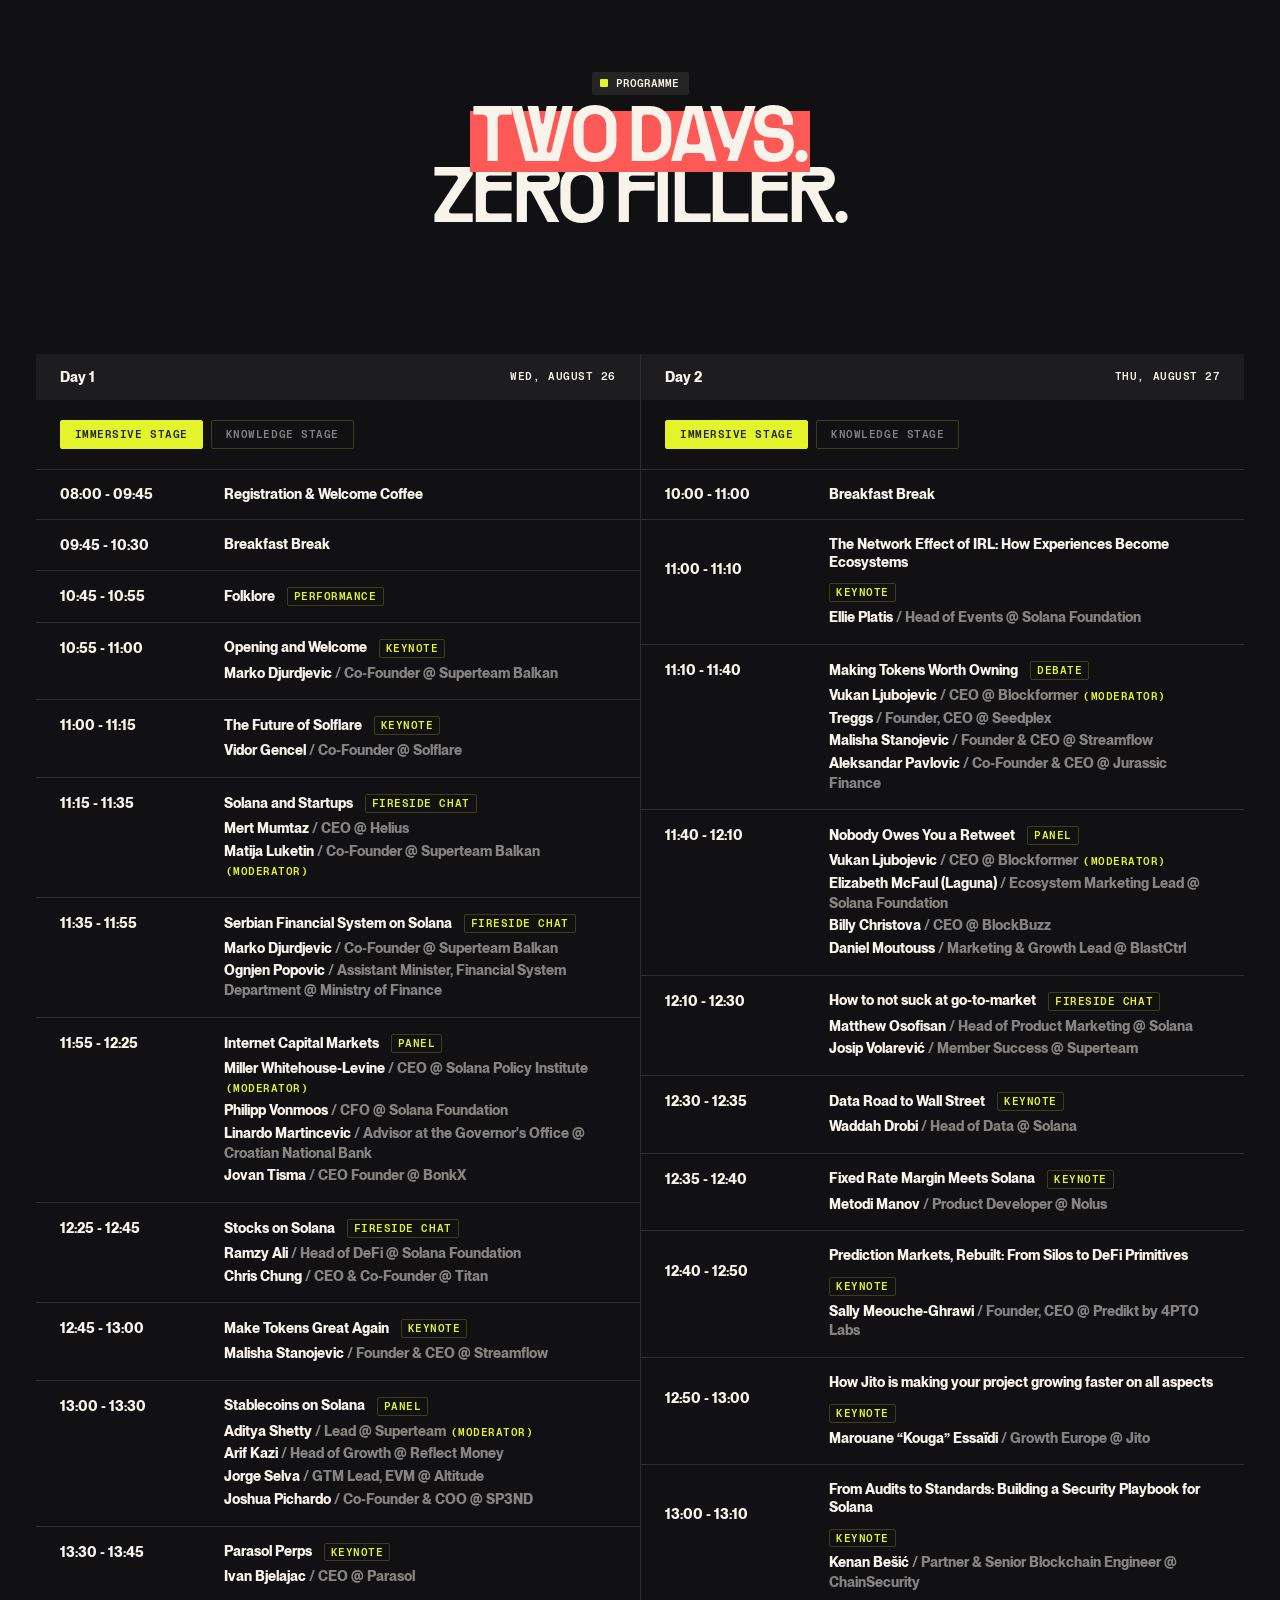
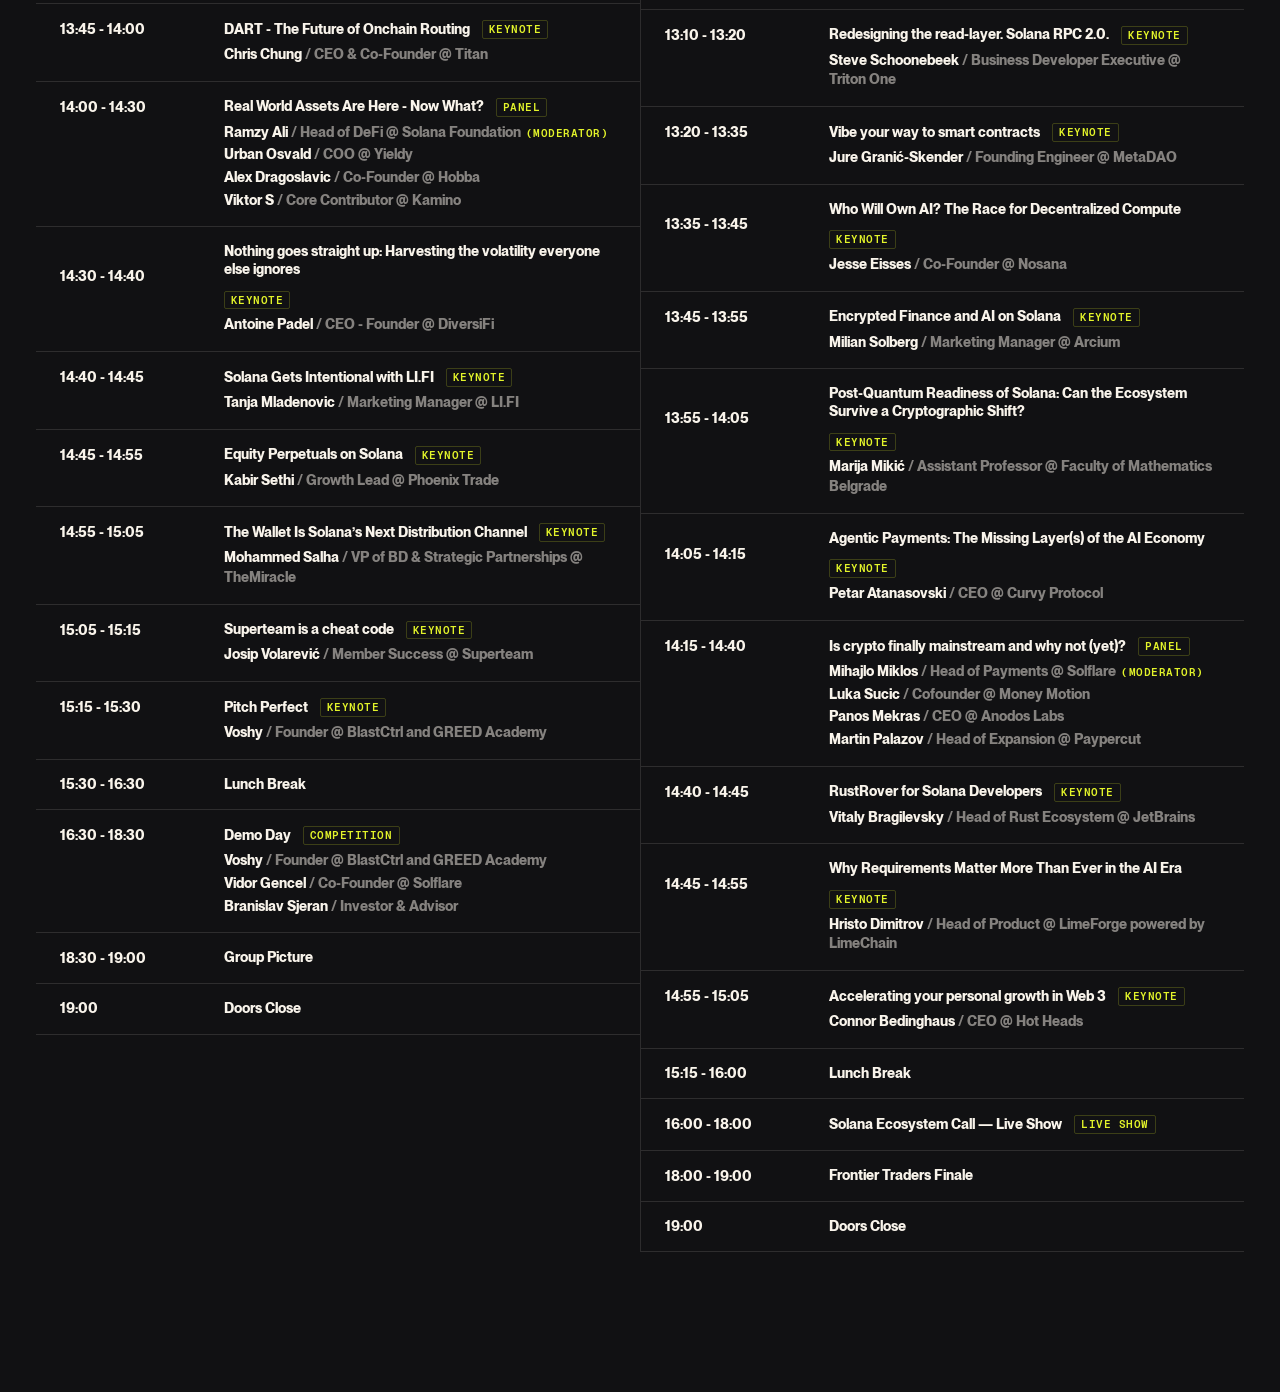
==== commit a30c8beb: "add OG tags" ====
--- a/agenda/index.html
+++ b/agenda/index.html
@@ -4,6 +4,13 @@
 <meta charset="utf-8">
 <meta name="viewport" content="width=device-width, initial-scale=1">
 <title>Agenda &mdash; Solana Summit Serbia</title>
+<meta property="og:title" content="Agenda — Solana Summit Serbia">
+<meta property="og:description" content="Two days, two stages, zero filler. Aug 26-27, Sava Centar, Belgrade.">
+<meta property="og:image" content="https://go.solanasummit.rs/agenda/og.png">
+<meta property="og:url" content="https://go.solanasummit.rs/agenda/">
+<meta property="og:type" content="website">
+<meta name="twitter:card" content="summary_large_image">
+<meta name="twitter:image" content="https://go.solanasummit.rs/agenda/og.png">
 <meta name="description" content="Two days, two stages, zero filler. The full Solana Summit Serbia programme.">
 <link rel="icon" type="image/png" sizes="32x32" href="./favicon-32.png">
 <link rel="icon" type="image/png" sizes="16x16" href="./favicon-16.png">
--- a/agenda/agenda.css
+++ b/agenda/agenda.css
@@ -0,0 +1 @@
+*,:before,:after{box-sizing:border-box;margin:0;padding:0}html{-webkit-font-smoothing:antialiased;-moz-osx-font-smoothing:grayscale;text-rendering:optimizelegibility}html,body{width:100%;min-height:100vh;overflow-x:clip}body{position:relative}a{color:inherit;text-decoration:none}ul,ol{list-style:none}button{cursor:pointer;font:inherit;color:inherit;background:0 0;border:none}img,svg{max-width:100%;display:block}input,textarea,select{font:inherit}@font-face{font-family:PP Rader;src:url(./fonts/pp-rader/PPRader-Bold.otf)format("opentype");font-weight:700;font-style:normal;font-display:swap}@font-face{font-family:PP Rader;src:url(./fonts/pp-rader/PPRader-Regular.otf)format("opentype");font-weight:400;font-style:normal;font-display:swap}@font-face{font-family:PP Neue Montreal;src:url(./fonts/pp-neue-montreal/PPNeueMontreal-Bold.ttf)format("truetype");font-weight:700;font-style:normal;font-display:swap}@font-face{font-family:PP Neue Montreal;src:url(./fonts/pp-neue-montreal/PPNeueMontreal-Medium.ttf)format("truetype");font-weight:500;font-style:normal;font-display:swap}@font-face{font-family:PP Neue Montreal;src:url(./fonts/pp-neue-montreal/PPNeueMontreal-Regular.ttf)format("truetype");font-weight:400;font-style:normal;font-display:swap}@font-face{font-family:PP Neue Montreal;src:url(./fonts/pp-neue-montreal/PPNeueMontreal-Book.ttf)format("truetype");font-weight:350;font-style:normal;font-display:swap}@font-face{font-family:Geist Mono;src:url(./fonts/geist-mono/GeistMono-SemiBold.woff2)format("woff2");font-weight:600;font-style:normal;font-display:swap}:root{--black:#242424;--white:#f9f4eb;--orange:#fc5957;--green:#e3f42a;--surface-dark:#111113;--surface-dark-2:#212123;--surface-dark-3:#27272a;--black-soft-rgb:25, 24, 27;--grid-line:#2424241f;--grid-exposed:#2424241f;--border-on-light:#2424241f;--border-on-light-2:#2424242e;--border-on-dark:#f9f4eb1f;--border-on-dark-2:#f9f4eb33;--text-muted-on-light:#24242480;--text-muted-on-light-2:#2424248c;--text-muted-on-dark:#f9f4eb80;--text-muted-on-dark-2:#f9f4eb8c;--text-faded-on-light:#24242433;--text-faded-on-dark:#f9f4eb59;--surface-overlay-on-dark:#f9f4eb0f;--surface-overlay-on-dark-2:#f9f4eb1f;--surface-overlay-on-dark-strong:#f9f4eb29;--surface-overlay-on-light:rgba(var(--black-soft-rgb), .1);--surface-overlay-on-light-2:rgba(var(--black-soft-rgb), .15);--surface-overlay-on-light-soft:rgba(var(--black-soft-rgb), .03);--font-display:"PP Rader", sans-serif;--font-display-weight:700;--font-display-size:clamp(80px, 14vw, 200px);--font-display-lh:.76;--font-display-ls:-.08em;--font-display-xl:120px;--font-display-xl-lh:.8;--font-display-xl-ls:-.08em;--font-display-md:clamp(40px, 6vw, 80px);--font-display-md-lh:.8;--font-display-md-ls:-.02em;--font-display-sm:clamp(28px, 4.2vw, 48px);--font-display-sm-lh:.8;--font-display-sm-ls:-.01em;--font-label:"Geist Mono", monospace;--font-label-size:clamp(10px, .85vw, 12px);--font-label-weight:600;--font-label-lh:1;--font-body:"PP Neue Montreal", sans-serif;--font-body-size:clamp(14px, 1.1vw, 16px);--font-body-weight:700;--font-body-lh:1;--space-unit:8px;--section-pad-y:80px;--section-pad-y-mobile:40px;--grid-divisions:9;--grid-edge-inset:calc(100vw / 36);--z-content:2;--z-grid:3;--z-3d:4;--z-nav:10;--z-marquee:11}@media (width<=767px){:root{--section-pad-y:var(--section-pad-y-mobile);--font-display-size:96px;--font-display-xl:88px;--font-display-xl-lh:.9;--font-display-md:58px;--font-display-md-ls:-.01em;--font-display-sm:40px;--font-label-size:12px;--font-body-size:16px}}body{background-color:var(--white);color:var(--black);font-family:var(--font-body);font-size:var(--font-body-size);font-weight:var(--font-body-weight);line-height:var(--font-body-lh);transition:background-color .4s}body.dark-mode{background-color:var(--surface-dark)}body.dark-mode .nav__links,body.dark-mode .nav__cta{background-color:var(--surface-dark-2)}body.dark-mode .vdg-grid line{stroke:#f9f4eb1f}body.dark-mode .vdg-grid line.exposed{stroke:var(--surface-overlay-on-dark-strong)}body.dark-mode .vdg-grid line[data-grid-id=v-mid]{stroke:#f9f4eb47}body.dark-mode .hero__plus{color:var(--white)}body.grid-light .vdg-grid line{stroke:var(--grid-line)}body.grid-light .vdg-grid line.exposed{stroke:var(--grid-exposed)}body.grid-light .hero__plus{color:var(--black)}.nav__links,.nav__cta{transition:background-color .4s}.vdg-grid line{transition:stroke .4s}.label{font-family:var(--font-label);font-size:var(--font-label-size);font-weight:var(--font-label-weight);line-height:var(--font-label-lh);text-transform:uppercase;letter-spacing:0}.display{font-family:var(--font-display);font-size:var(--font-display-size);font-weight:var(--font-display-weight);line-height:var(--font-display-lh);letter-spacing:var(--font-display-ls);text-transform:uppercase}.body-text{font-family:var(--font-body);font-size:var(--font-body-size);font-weight:var(--font-body-weight);line-height:var(--font-body-lh)}.vdg-grid{width:100vw;height:100vh;z-index:var(--z-grid);pointer-events:none;position:fixed;top:0;left:0;overflow:hidden}.vdg-grid svg{width:100%;height:100%}.vdg-grid line{stroke:var(--grid-line);stroke-width:1px;vector-effect:non-scaling-stroke}.vdg-grid line.exposed{stroke:var(--grid-exposed)}body.tracks-active .vdg-grid line{display:none}body.tracks-active .vdg-grid line[data-grid-id=v1],body.tracks-active .vdg-grid line[data-grid-id=v8],body.tracks-active .vdg-grid line[data-grid-id=h1],body.tracks-active .vdg-grid line[data-grid-id=h6]{display:initial}body.past-tracks .vdg-grid line[data-grid-id=nav-l],body.past-tracks .vdg-grid line[data-grid-id=nav-r],body.why-solana-active .vdg-grid line[data-grid-type=horizontal]{display:none}@media (width<=1199px){body.why-solana-active .vdg-grid line[data-grid-id=nav-l],body.why-solana-active .vdg-grid line[data-grid-id=nav-r]{display:none}}body.tracks-active .hero__plus{display:none}@media (width<=767px){.vdg-grid line{stroke-width:1.5px;vector-effect:none}}.plus-marker{width:12px;height:12px;z-index:var(--z-grid);pointer-events:none;position:absolute}.plus-marker svg{width:12px;height:12px}.plus-marker line{stroke:var(--black);stroke-width:1px}@media (width<=767px){.vdg-grid line[data-grid-id=h2],.vdg-grid line[data-grid-id=h3],.vdg-grid line[data-grid-id=h5],.vdg-grid line[data-grid-id=nav-l],.vdg-grid line[data-grid-id=nav-r],.vdg-grid line[data-grid-id=v-mid],.vdg-grid line[data-grid-id=habl],.vdg-grid line[data-grid-id=hab1],.vdg-grid line[data-grid-id=habb],.vdg-grid line[data-grid-id=ah-label],.vdg-grid line[data-grid-id=dh-label],.vdg-grid line[data-grid-id=dh-title],.vdg-grid line[data-grid-id=dh-mid],.vdg-grid line[data-grid-id=vd-l1],.vdg-grid line[data-grid-id=vd-r1],.vdg-grid line[data-grid-id=vd-l2],.vdg-grid line[data-grid-id=vd-r2],.vdg-grid line[data-grid-id=sh-mid],.vdg-grid line[data-grid-id=vh-label-top],.vdg-grid line[data-grid-id=vh-label-bot],.vdg-grid line[data-grid-id=vh-title-top],.vdg-grid line[data-grid-id=vh-title-bot],.vdg-grid line[data-grid-id=nh-label],.vdg-grid line[data-grid-id=nh-title],.vdg-grid line[data-grid-id=nh-mid]{display:none}}.nav{width:auto;max-width:none;z-index:var(--z-nav);align-items:center;gap:2px;height:34px;display:flex;position:fixed;top:2.77778vh;left:25vw;right:25vw;transform:none}.nav__links{background:var(--black);border-radius:4px;flex:1;justify-content:space-between;align-items:center;min-width:0;height:100%;padding:0 16px;display:flex;overflow:hidden}.nav__link{font-family:var(--font-label);font-size:var(--font-label-size);font-weight:var(--font-label-weight);line-height:var(--font-label-lh);text-transform:uppercase;color:var(--white);white-space:nowrap;align-items:center;height:34px;padding:0 8px;transition:opacity .3s;display:flex}.nav__link:hover{color:var(--text-muted-on-dark)}.nav__cta{background:var(--black);height:100%;color:inherit;border-radius:4px;flex-shrink:0;align-items:center;gap:0;text-decoration:none;display:flex;position:relative;overflow:hidden}.nav__cta-text{font-family:var(--font-label);font-size:var(--font-label-size);font-weight:var(--font-label-weight);line-height:var(--font-label-lh);text-transform:uppercase;color:var(--white);white-space:nowrap;padding:0 16px}.nav__cta-arrow{background:var(--orange);border-radius:2px;flex-shrink:0;justify-content:center;align-items:center;width:26px;height:26px;margin:4px 4px 4px 0;transition:transform .3s;display:flex}.nav__cta-arrow:hover{transform:scale(1.05)}.nav__cta-arrow svg{width:12px;height:12px}.nav__hamburger{display:none}.mobile-nav{z-index:calc(var(--z-nav) + 1);background:var(--surface-dark);color:var(--white);pointer-events:none;opacity:0;flex-direction:column;padding:16px;transition:opacity .25s,transform .25s;display:flex;position:fixed;inset:0;transform:translateY(-12px)}.mobile-nav.is-open{pointer-events:auto;opacity:1;transform:none}.mobile-nav__top{justify-content:space-between;align-items:center;gap:16px;display:flex}.mobile-nav__close{color:var(--white);cursor:pointer;background:0 0;border:none;justify-content:center;align-items:center;margin:-8px;padding:8px;display:inline-flex}.mobile-nav__close svg{width:20px;height:20px;display:block}.mobile-nav__cta{background:#19181b;border-radius:4px;align-items:center;height:32px;display:flex;overflow:hidden}.mobile-nav__cta-text{font-family:var(--font-label);font-size:var(--font-label-size);font-weight:var(--font-label-weight);line-height:var(--font-label-lh);text-transform:uppercase;color:var(--white);white-space:nowrap;padding:0 12px}.mobile-nav__cta-arrow{background:var(--orange);border-radius:2px;justify-content:center;align-items:center;width:24px;height:24px;margin:4px 4px 4px 0;display:flex}.mobile-nav__cta-arrow svg{width:12px;height:12px}.mobile-nav__links{text-align:center;flex-direction:column;flex:1;justify-content:center;align-items:center;gap:16px;margin:0;padding:0;list-style:none;display:flex}.mobile-nav__link{font-family:var(--font-display);font-size:var(--font-display-sm);font-weight:var(--font-display-weight);line-height:var(--font-display-sm-lh);letter-spacing:var(--font-display-sm-ls);text-transform:uppercase;color:var(--white);text-decoration:none}.mobile-nav__footer{flex-direction:column;align-items:center;gap:24px;padding-bottom:24px;display:flex}.mobile-nav__logo{width:160px;height:auto;color:var(--white)}.mobile-nav__contacts{font-family:var(--font-label);font-size:var(--font-label-size);font-weight:var(--font-label-weight);line-height:var(--font-label-lh);text-transform:uppercase;color:var(--white);opacity:.5;flex-direction:column;align-items:center;gap:8px;display:flex}.mobile-nav__contacts a{color:inherit;text-decoration:none}body.mobile-nav-open{overflow:hidden}body.mobile-nav-open .marquee{display:none}.marquee{z-index:var(--z-marquee);background:var(--green);white-space:nowrap;border-radius:2px;width:50vw;max-width:calc(100vw - 32px);height:18px;position:fixed;top:8.33333vh;left:50%;overflow:hidden;transform:translate(-50%)}.marquee__track{will-change:transform;height:100%;animation:20s linear infinite marquee-scroll;display:flex}.marquee__content{flex-shrink:0;align-items:center;gap:0;height:100%;display:flex}.marquee__item{font-family:var(--font-label);font-size:var(--font-label-size);font-weight:var(--font-label-weight);line-height:var(--font-label-lh);text-transform:uppercase;color:var(--black);white-space:nowrap;padding:0 12px}.marquee__separator{flex-shrink:0;justify-content:center;align-items:center;padding:0 8px;display:flex}.marquee__separator svg{width:7px;height:8px;display:block}@keyframes marquee-scroll{0%{transform:translate(0)}to{transform:translate(-50%)}}@media (prefers-reduced-motion:reduce){.marquee__track{animation:none}}.hero{justify-content:center;align-items:center;width:100%;height:100vh;min-height:600px;display:flex;position:relative;overflow:visible}.hero__title{text-align:center;z-index:1;pointer-events:none;font-family:var(--font-display);font-size:var(--font-display-size);font-weight:var(--font-display-weight);line-height:var(--font-display-lh);letter-spacing:var(--font-display-ls);text-transform:uppercase;color:var(--black);will-change:transform, filter, opacity;position:absolute;top:50%;left:2.77778vw;right:2.77778vw;overflow:visible;transform:translateY(-50%)}.hero__canvas-container{width:clamp(280px,45vh,420px);height:clamp(280px,45vh,420px);z-index:var(--z-3d);cursor:grab;position:fixed;top:50%;left:50%;transform:translate(-50%,-50%)}.hero__canvas-container:active{cursor:grabbing}.hero__canvas-container canvas{width:100%!important;height:100%!important}.solana-logo-overlay{display:none}.hero__description{z-index:1;text-align:center;max-width:372px;font-family:var(--font-body);font-size:var(--font-body-size);font-weight:var(--font-body-weight);line-height:1;position:absolute;top:83.4963vh;left:50%;transform:translate(-50%,-50%)}.hero__plus{z-index:var(--z-grid);pointer-events:none;color:var(--black);transition:color .4s;position:fixed}.hero__plus--tl{top:calc(2.77778vh - 10px);left:calc(2.77778vw - 10px)}.hero__plus--tr{top:calc(2.77778vh - 10px);right:calc(2.77778vw - 10px)}.hero__plus--bl{bottom:calc(2.77778vh - 10px);left:calc(2.77778vw - 10px)}.hero__plus--br{bottom:calc(2.77778vh - 10px);right:calc(2.77778vw - 10px)}.hero__plus--ml{top:calc(50vh - 10px);left:calc(25vw - 10px)}.hero__plus--mr{top:calc(50vh - 10px);right:calc(25vw - 10px)}.hero__plus--el{top:calc(50vh - 10px);left:calc(2.77778vw - 10px)}.hero__plus--er{top:calc(50vh - 10px);right:calc(2.77778vw - 10px)}@media (width<=1199px){.nav{width:auto;max-width:calc(100vw - 32px)}}@media (width<=767px){.nav{top:2.77778vh;left:var(--grid-edge-inset);right:var(--grid-edge-inset);justify-content:space-between;gap:0;width:auto;max-width:none;height:32px}.nav__hamburger{background:var(--black);width:56px;height:32px;color:var(--white);cursor:pointer;border:none;border-radius:4px;justify-content:center;align-items:center;padding:0;display:inline-flex}.nav__hamburger svg{width:20px;height:20px;display:block}.nav__links{display:none}.nav__cta{border-radius:4px;height:32px}.nav__cta-text{padding:0 12px}.nav__cta-arrow{width:24px;height:24px;margin:4px 4px 4px 0}.marquee{top:calc(2.77778vh + 40px);left:var(--grid-edge-inset);right:var(--grid-edge-inset);border-radius:0;width:auto;max-width:none;height:18px;transform:none}.hero__title{left:16px;right:16px}.hero__canvas-container{z-index:auto;pointer-events:none;width:calc(100vw - 40px);max-width:none;height:calc(100vw - 40px);max-height:none;margin:0 auto 32px;position:relative;top:auto;left:auto;transform:none}.hero__canvas-container canvas{pointer-events:none}.hero__description{width:92vw;max-width:92vw;padding:0 20px;top:auto;bottom:120px;left:50%;transform:translate(-50%)}.hero__plus--tl{top:16px;left:calc(var(--grid-edge-inset) - 6px)}.hero__plus--tr{top:16px;right:calc(var(--grid-edge-inset) - 6px)}.hero__plus--bl{bottom:16px;left:calc(var(--grid-edge-inset) - 6px)}.hero__plus--br{bottom:16px;right:calc(var(--grid-edge-inset) - 6px)}.hero__plus--ml,.hero__plus--mr,body.dark-mode .hero__plus--el,body.dark-mode .hero__plus--er,body.grid-light .hero__plus--el,body.grid-light .hero__plus--er{display:none}}@media (width>=768px) and (width<=1023px){.nav{top:2.77778vh;left:var(--grid-edge-inset);right:var(--grid-edge-inset);justify-content:space-between;gap:0;width:auto;max-width:none;height:32px}.nav__hamburger{background:var(--black);width:56px;height:32px;color:var(--white);cursor:pointer;border:none;border-radius:4px;justify-content:center;align-items:center;padding:0;display:inline-flex}.nav__hamburger svg{width:20px;height:20px;display:block}.nav__links{display:none}.nav__cta{border-radius:4px;height:32px}.nav__cta-text{padding:0 12px}.nav__cta-arrow{width:24px;height:24px;margin:4px 4px 4px 0}.marquee{top:calc(2.77778vh + 40px);left:var(--grid-edge-inset);right:var(--grid-edge-inset);border-radius:0;width:auto;max-width:none;height:18px;transform:none}.hero__plus--tl,.hero__plus--tr{display:none}.hero__canvas-container{width:clamp(224px,36vh,336px);height:clamp(224px,36vh,336px)}}.grain{z-index:100000;pointer-events:none;opacity:.55;image-rendering:auto;width:200%;height:200%;position:fixed;top:-50%;left:-50%}.about{width:100%;height:100vh;z-index:var(--z-content);position:relative}.about__label{background:var(--black);color:var(--white);font-family:var(--font-label);font-size:var(--font-label-size);font-weight:var(--font-label-weight);text-transform:uppercase;border-radius:2px;align-items:center;gap:8px;padding:6px 10px 6px 8px;line-height:1;display:inline-flex;position:absolute;top:12.5vh;left:2.77778vw}.about__label-dot{background:var(--orange);border-radius:1px;width:8px;height:8px}.about__title{font-family:var(--font-display);font-size:var(--font-display-sm);font-weight:var(--font-display-weight);line-height:var(--font-display-sm-lh);letter-spacing:var(--font-display-sm-ls);text-transform:uppercase;color:var(--black);width:506px;max-width:calc(47.2222vw - 24px);margin:0;position:absolute;top:18vh;left:2.77778vw}.about__title-highlight{white-space:nowrap;isolation:isolate;padding:0 .04em;display:inline-block;position:relative}.about__title-highlight-bg{background:var(--green);transform-origin:0;z-index:-1;position:absolute;inset:0;transform:scaleX(0)}.about__desc{font-family:var(--font-body);font-size:var(--font-body-size);font-weight:var(--font-body-weight);line-height:var(--font-body-lh);letter-spacing:0;color:var(--black);opacity:.5;width:258px;max-width:258px;margin:0;position:absolute;bottom:50vh;left:2.77778vw}.about__ctas{align-items:center;gap:16px;display:flex;position:absolute;bottom:9vh;left:2.77778vw}.about__cta{border:1px solid var(--text-faded-on-light);box-sizing:border-box;background:var(--white);width:200px;height:68px;text-decoration:none;display:block;position:relative}.about__cta-inner{background:var(--surface-overlay-on-light);font-family:var(--font-label);font-size:var(--font-label-size);font-weight:var(--font-label-weight);text-transform:uppercase;letter-spacing:.02em;color:var(--black);justify-content:center;align-items:center;gap:10px;line-height:1;transition:background .3s ease-out;display:flex;position:absolute;inset:8px}.about__cta-bracket{color:var(--orange)}.about__cta-corner{pointer-events:none;width:0;height:0;position:absolute}.about__cta-corner:before,.about__cta-corner:after{content:"";background:var(--black);position:absolute}.about__cta-corner--tl{top:0;left:0}.about__cta-corner--tl:before{width:8px;height:2px;top:0;left:0}.about__cta-corner--tl:after{width:2px;height:8px;top:0;left:0}.about__cta-corner--tr{top:0;right:0}.about__cta-corner--tr:before{width:8px;height:2px;top:0;right:0}.about__cta-corner--tr:after{width:2px;height:8px;top:0;right:0}.about__cta-corner--bl{bottom:0;left:0}.about__cta-corner--bl:before{width:8px;height:2px;bottom:0;left:0}.about__cta-corner--bl:after{width:2px;height:8px;bottom:0;left:0}.about__cta-corner--br{bottom:0;right:0}.about__cta-corner--br:before{width:8px;height:2px;bottom:0;right:0}.about__cta-corner--br:after{width:2px;height:8px;bottom:0;right:0}.about__cta-hover-line{background:var(--black);pointer-events:none;position:absolute}.about__cta-hover-line--top{height:1px;transition:transform .3s ease-out;top:0;left:8px;right:8px;transform:scaleX(0)}.about__cta-hover-line--bottom{height:1px;transition:transform .3s ease-out;bottom:0;left:8px;right:8px;transform:scaleX(0)}.about__cta-hover-line--left{width:1px;transition:transform .3s ease-out;top:8px;bottom:8px;left:0;transform:scaleY(0)}.about__cta-hover-line--right{width:1px;transition:transform .3s ease-out;top:8px;bottom:8px;right:0;transform:scaleY(0)}.about__cta:hover .about__cta-hover-line--top,.about__cta:hover .about__cta-hover-line--bottom{transform:scaleX(1)}.about__cta:hover .about__cta-hover-line--left,.about__cta:hover .about__cta-hover-line--right{transform:scaleY(1)}.about__cta:hover .about__cta-inner{background:var(--surface-overlay-on-light-2)}.about__cta--dark .about__cta-inner{background:var(--black);color:var(--white)}.about__cta--dark:hover .about__cta-inner{background:var(--surface-dark-3)}.about__stats{flex-direction:column;justify-content:space-between;align-items:flex-end;width:auto;display:flex;position:absolute;top:50vh;bottom:9vh;right:calc(2.77778vw + 18px)}.about__stat{flex-direction:column;align-items:flex-end;gap:12px;display:flex}.about__stat-num{font-family:var(--font-display);font-size:var(--font-display-sm);font-weight:var(--font-display-weight);line-height:var(--font-display-sm-lh);letter-spacing:var(--font-display-sm-ls);text-transform:uppercase;text-align:right;color:var(--black);align-self:stretch}.about__stat-label{font-family:var(--font-body);font-size:var(--font-body-size);font-weight:var(--font-body-weight);line-height:var(--font-body-lh);letter-spacing:0;text-transform:none;color:var(--black);opacity:.5;text-align:right}.about__scroll-indicator{pointer-events:none;flex-direction:column;align-items:center;gap:16px;display:inline-flex;position:absolute;top:calc(91vh + 160px);left:50%;transform:translate(-50%)}.about__scroll-bar{align-self:stretch;height:10px;position:relative}.about__scroll-bar:before,.about__scroll-bar:after{content:"";background:var(--border-on-light-2);height:1px;position:absolute;left:0;right:0}.about__scroll-bar:before{top:0}.about__scroll-bar:after{bottom:0}.about__scroll-bar-cap{background:var(--border-on-light-2);width:1px;height:100%;position:absolute;top:0}.about__scroll-bar-cap--left{left:0}.about__scroll-bar-cap--right{right:0}.about__scroll-bar-fill{background:var(--border-on-light-2);transform-origin:0;position:absolute;inset:1px;transform:scaleX(0)}.about__binary-grid{font-family:var(--font-label);font-size:var(--font-label-size);font-weight:var(--font-label-weight);letter-spacing:.05em;color:var(--text-faded-on-light);grid-template-columns:repeat(3,auto);gap:4px 32px;line-height:1.2;display:grid}.about__binary-cell{white-space:nowrap}.fade-to-white{width:100%;height:100vh;position:relative}@media (width<=1199px){.about__title{width:48vw}}@media (width<=767px){.about{height:auto;padding:0 20px 80px}.about__title,.about__desc,.about__ctas,.about__cta,.about__stats,.about__scroll-indicator{width:100%;max-width:100%;position:relative;inset:auto}.about__label{margin-bottom:28px;position:relative;inset:auto}.about{text-align:center;flex-direction:column;align-items:center;display:flex}.about__scroll-indicator{align-items:center;margin:48px auto 0;display:flex;transform:none}.about__title{width:100%;margin-bottom:28px}.about__desc{margin-bottom:48px}.about__ctas{flex-direction:column;align-items:center;gap:12px;margin-bottom:64px}.about__cta{width:100%;max-width:280px}.about__stats{align-items:center;gap:36px}.about__stat,.about__stat-label{text-align:center;align-items:center}.about__stat-num{text-align:center;letter-spacing:-.01em}}@media (orientation:portrait) and (width>=768px) and (width<=1199px){.about__stats{justify-content:flex-start;gap:80px;bottom:auto}}.dark-spacer{width:100%;height:75vh;position:relative}.why-come{width:100%;height:200vh;z-index:var(--z-content);position:relative}.why-come__inner{pointer-events:none;width:100%;height:100vh;position:sticky;top:0}.why-come__label{background:var(--black);color:var(--white);font-family:var(--font-label);font-size:var(--font-label-size);font-weight:var(--font-label-weight);text-transform:uppercase;white-space:nowrap;border-radius:2px;align-items:center;gap:8px;padding:6px 10px 6px 8px;line-height:1;display:inline-flex;position:absolute;top:12.5vh;left:50%;transform:translate(-50%)}.why-come__label-dot{background:var(--green);border-radius:1px;width:8px;height:8px}.why-come__title{font-family:var(--font-display);letter-spacing:-.02em;text-transform:uppercase;text-align:center;color:var(--white);white-space:nowrap;margin:0;font-size:96px;font-weight:700;line-height:.85;position:absolute;top:18vh;left:50%;transform:translate(-50%)}.why-come__title-highlight{isolation:isolate;padding:0 .04em;display:inline-block;position:relative}.why-come__title-highlight-bg{background:var(--orange);z-index:-1;transform-origin:0;position:absolute;inset:0;transform:scaleX(0)}.why-come__cards{pointer-events:auto;flex-direction:column;gap:56px;display:flex;position:absolute;top:calc(18vh + 685px)}.why-come__cards--left{width:300px;left:180px}.why-come__cards--right{width:300px;right:180px}.why-come__card{flex-direction:column;gap:16px;display:flex}.why-come__card-num{font-family:var(--font-label);font-size:var(--font-label-size);font-weight:var(--font-label-weight);color:var(--green);text-transform:uppercase;line-height:1}.why-come__card-title{font-family:var(--font-body);font-size:var(--font-body-size);font-weight:var(--font-body-weight);line-height:var(--font-body-lh);letter-spacing:0;color:var(--white);margin:0}.why-come__card-desc{font-family:var(--font-body);font-size:var(--font-body-size);font-weight:var(--font-body-weight);line-height:var(--font-body-lh);letter-spacing:0;color:var(--text-muted-on-dark-2);margin:0}@media (width<=1199px){.why-come__title{font-size:clamp(48px,7vw,96px)}.why-come__cards--left{width:30vw;left:5vw}.why-come__cards--right{width:30vw;right:5vw}}@media (width<=767px){.dark-spacer{background:var(--surface-dark);height:0}.why-come{height:auto;padding:80px 20px 100px}.why-come__inner{pointer-events:auto;height:auto;position:static;transform:none!important}.why-come__label{margin:0 auto 32px;position:relative;top:auto;left:auto;transform:none}.why-come__title{white-space:normal;text-align:center;width:100%;margin:0 auto 64px;font-size:clamp(44px,13vw,72px);line-height:.9;position:relative;top:auto;left:auto;transform:none}.why-come__cards{gap:48px;margin-bottom:48px;position:relative;top:auto;width:100%!important;left:auto!important;right:auto!important}.why-come__card-title,.why-come__card-desc{font-size:var(--font-body-size);line-height:var(--font-body-lh)}body.dark-mode .vdg-grid line[data-grid-id=dh-label],body.dark-mode .vdg-grid line[data-grid-id=dh-title],body.dark-mode .vdg-grid line[data-grid-id=dh-mid],body.dark-mode .vdg-grid line[data-grid-id=vd-l1],body.dark-mode .vdg-grid line[data-grid-id=vd-r1],body.dark-mode .vdg-grid line[data-grid-id=vd-l2],body.dark-mode .vdg-grid line[data-grid-id=vd-r2]{display:none}}.why-solana{width:100%;height:130vh;z-index:var(--z-content);position:relative}.why-solana__inner{pointer-events:none;width:100%;height:100vh;position:relative;top:0}.why-solana__label{background:var(--black);color:var(--white);font-family:var(--font-label);font-size:var(--font-label-size);font-weight:var(--font-label-weight);text-transform:uppercase;white-space:nowrap;opacity:0;border-radius:2px;align-items:center;gap:8px;padding:6px 10px 6px 8px;line-height:1;display:inline-flex;position:absolute;top:18vh;left:50%}.why-solana__label-dot{background:var(--green);border-radius:1px;width:8px;height:8px}.why-solana__title{font-family:var(--font-display);font-size:var(--font-display-sm);font-weight:var(--font-display-weight);line-height:var(--font-display-sm-lh);letter-spacing:var(--font-display-sm-ls);text-transform:uppercase;color:var(--white);opacity:0;margin:0;position:absolute;top:calc(18vh + 48px);left:50%;right:2.77778vw}.why-solana__title-highlight{isolation:isolate;padding:0 .04em;display:inline-block;position:relative}.why-solana__title-highlight-bg{background:var(--orange);z-index:-1;transform-origin:0;position:absolute;inset:.1em 0 0;transform:scaleX(0)}.why-solana__cards{pointer-events:auto;opacity:0;flex-direction:column;gap:56px;display:flex;position:absolute;top:calc(50vh + 56px)}.why-solana__cards--left{width:300px;left:50%}.why-solana__cards--right{width:300px;right:2.77778vw}@media (width>=1400px){.why-solana__cards--right{left:75%;right:auto}}.why-solana__card{flex-direction:column;gap:16px;display:flex}.why-solana__card-num{font-family:var(--font-label);font-size:var(--font-label-size);font-weight:var(--font-label-weight);color:var(--green);text-transform:uppercase;line-height:1}.why-solana__card-title{font-family:var(--font-body);font-size:var(--font-body-size);font-weight:var(--font-body-weight);line-height:var(--font-body-lh);color:var(--white);margin:0}.why-solana__card-desc{font-family:var(--font-body);font-size:var(--font-body-size);font-weight:var(--font-body-weight);line-height:var(--font-body-lh);color:var(--text-muted-on-dark-2);margin:0}@media (width<=767px){.why-solana{background:var(--surface-dark);text-align:left;flex-direction:column;align-items:flex-start;height:auto;padding:80px 16px 100px;display:flex}.why-solana__inner{pointer-events:auto;flex-direction:column;align-items:flex-start;width:100%;height:auto;display:flex;position:static;transform:none!important}.why-solana__label{opacity:1;margin:0 0 28px;position:relative;top:auto;left:auto}.why-solana__title{opacity:1;text-align:left;width:100%;max-width:100%;margin-bottom:24px;position:relative;top:auto;left:auto;right:auto}.why-solana__title-highlight-bg{transform:scaleX(1)}.why-solana__cards{opacity:1;align-items:stretch;gap:0;width:100%;margin-top:40px;position:relative;top:auto;left:auto;right:auto}.why-solana__cards--right{margin-top:0;right:auto}.why-solana__card{text-align:left;border-top:none;align-items:flex-start;gap:14px;width:100%;padding:32px 0;position:relative}.why-solana__card:before{content:"";top:0;left:calc(var(--grid-edge-inset) - 16px);right:calc(var(--grid-edge-inset) - 16px);background:var(--border-on-dark);height:1px;position:absolute}.why-solana__card-desc{color:var(--text-muted-on-dark-2)}}@media (width>=768px) and (width<=1199px){.why-solana{height:auto;padding-bottom:100px}.why-solana__inner{height:auto;padding-left:50%;padding-right:var(--grid-edge-inset);pointer-events:auto;box-sizing:border-box;flex-direction:column;align-items:flex-start;gap:32px;padding-top:calc(18vh + 280px);display:flex}.why-solana__cards--left,.why-solana__cards--right{opacity:1;display:contents;position:static}.why-solana__card{border-bottom:1px solid var(--border-on-dark);width:100%;padding:16px 0}.why-solana__cards--left .why-solana__card:first-child{order:1}.why-solana__cards--right .why-solana__card:first-child{order:2}.why-solana__cards--left .why-solana__card:nth-child(2){order:3}.why-solana__cards--right .why-solana__card:nth-child(2){order:4}.why-solana__cards--left .why-solana__card:nth-child(3){order:5}.why-solana__cards--right .why-solana__card:nth-child(3){border-bottom:none;order:6}}.next-section{background:var(--white);width:100%;min-height:calc(50vh + 1075px);z-index:var(--z-content);position:relative}.next-section__header{display:contents}.next-section__label{background:var(--black);color:var(--white);font-family:var(--font-label);font-size:var(--font-label-size);font-weight:var(--font-label-weight);text-transform:uppercase;white-space:nowrap;opacity:0;border-radius:2px;align-items:center;gap:8px;padding:6px 10px 6px 8px;line-height:1;display:inline-flex;position:absolute;top:12.5vh;left:50%;transform:translate(-50%)}.next-section__label-dot{background:var(--green);border-radius:1px;width:8px;height:8px}.next-section__title{font-family:var(--font-display);font-size:var(--font-display-sm);font-weight:var(--font-display-weight);line-height:var(--font-display-sm-lh);letter-spacing:var(--font-display-sm-ls);text-transform:uppercase;color:var(--black);text-align:center;opacity:0;margin:0;position:absolute;top:18vh;left:50%;transform:translate(-50%)}.next-section__title-highlight{isolation:isolate;padding:0 .04em;display:inline-block;position:relative}.next-section__title-highlight-bg{background:var(--orange);z-index:-1;transform-origin:0;position:absolute;inset:0;transform:scaleX(0)}.next-section__table{flex-direction:column;display:flex;position:absolute;top:50vh;left:2.77778vw;right:2.77778vw}.next-section__table-row{opacity:0;--row-line-scale:0;grid-template-columns:repeat(5,1fr);align-items:center;padding:18px 24px;display:grid;position:relative}.next-section__table-row:after{content:"";background:var(--border-on-light);height:1px;transform:scaleX(var(--row-line-scale));transform-origin:0;position:absolute;bottom:0;left:0;right:0}.next-section__table-row:last-child:after{left:-2.77778vw;right:-2.77778vw}.next-section__table-row>span{font-family:var(--font-body);font-size:var(--font-body-size);font-weight:500;line-height:var(--font-body-lh);letter-spacing:0;color:var(--text-muted-on-light-2);text-align:center}.next-section__table-row--head>span{font-family:var(--font-label);font-size:var(--font-label-size);font-weight:var(--font-label-weight);line-height:var(--font-label-lh);text-transform:uppercase;letter-spacing:0;color:var(--text-muted-on-light)}.next-section__table-row--highlight{background:#e3f42a38}.next-section__table-row--highlight>span{color:var(--black);font-weight:700}.next-section__foot{font-family:var(--font-body);font-size:var(--font-body-size);font-weight:var(--font-body-weight);line-height:var(--font-body-lh);letter-spacing:0;color:var(--black);opacity:0;text-align:center;width:min(480px,60vw);margin:0;position:absolute;top:calc(50vh + 392px);left:50%;transform:translate(-50%)}.next-section__divider{background:var(--border-on-light);transform-origin:0;height:1px;position:absolute;top:calc(50vh + 532px);left:0;right:0;transform:scaleX(0)}.next-section__stats-line{background:var(--border-on-light);transform-origin:0;height:1px;position:absolute;top:calc(50vh + 915px);left:0;right:0;transform:scaleX(0)}.next-section__stat{background:var(--green);box-sizing:border-box;opacity:0;text-align:center;flex-direction:column;justify-content:space-between;align-items:center;width:22.2222vw;height:382px;padding:32px 28px;display:flex;position:absolute;top:calc(50vh + 533px)}.next-section__stat-mark{pointer-events:none;background-image:url("data:image/svg+xml;utf8,%3Csvg xmlns='http://www.w3.org/2000/svg' width='15' height='15' viewBox='0 0 15 15' fill='none'%3E%3Cline x1='14.5' y1='10' x2='14.5' y2='0' stroke='%23242424'/%3E%3Cline x1='0' y1='14.5' x2='10' y2='14.5' stroke='%23242424'/%3E%3C/svg%3E");background-repeat:no-repeat;width:15px;height:15px;position:absolute}.next-section__stat-mark--tl{top:-15px;left:-15px}.next-section__stat-mark--tr{top:-15px;right:-15px;transform:rotate(90deg)}.next-section__stat-mark--br{bottom:-15px;right:-15px;transform:rotate(180deg)}.next-section__stat-mark--bl{bottom:-15px;left:-15px;transform:rotate(-90deg)}.next-section__stat--left{left:2.77778vw}.next-section__stat--center{left:calc(50% - 11.1111vw)}.next-section__stat--right{left:75vw}.next-section__stat-label{font-family:var(--font-label);font-size:var(--font-label-size);font-weight:var(--font-label-weight);line-height:var(--font-label-lh);letter-spacing:.04em;text-transform:uppercase;color:var(--black)}.next-section__stat-num{font-family:var(--font-display);font-size:var(--font-display-xl);font-weight:var(--font-display-weight);line-height:var(--font-display-xl-lh);letter-spacing:var(--font-display-xl-ls);color:var(--black);text-transform:uppercase}.next-section__stat-desc{font-family:var(--font-body);font-size:var(--font-body-size);font-weight:var(--font-body-weight);line-height:var(--font-body-lh);letter-spacing:0;color:var(--text-muted-on-light);max-width:360px;margin:0 auto}@media (width<=1199px){.next-section__table{left:5vw;right:5vw}.next-section__table-row{padding:14px 16px}.next-section{height:auto;min-height:auto;padding:100px var(--grid-edge-inset) 100px}.next-section__header{flex-direction:column;align-items:flex-start;margin-bottom:56px;display:flex}.next-section__label,.next-section__title{position:relative;top:auto;left:auto;transform:none}.next-section__title{white-space:normal;text-align:left;overflow-wrap:anywhere;word-break:break-word;max-width:100%;margin-top:16px}.next-section__title-highlight{background:linear-gradient(to bottom, transparent 12%, var(--orange) 12%);-webkit-box-decoration-break:clone;box-decoration-break:clone;display:inline}.next-section__title-highlight-bg{display:none}.next-section__label,.next-section__title,.next-section__foot{opacity:1}.next-section__table{-webkit-overflow-scrolling:touch;margin-bottom:48px;position:relative;top:auto;left:auto;right:auto;overflow-x:auto}.next-section__table-row{opacity:1;--row-line-scale:1;grid-template-columns:repeat(5,minmax(110px,1fr));min-width:600px;padding:16px 12px}.next-section__table-row--head{display:grid}.next-section__table-row:last-child:after{left:0;right:0}.next-section__foot{text-align:left;width:100%;margin:40px 0 0;position:relative;top:auto;left:auto;transform:none}@media (width>=768px){.next-section__foot{text-align:center;max-width:360px;margin-left:auto;margin-right:auto}}.next-section__divider{margin:60px 0 0;position:relative;top:auto}.next-section__stat{opacity:1;width:calc(100% - 30px);height:auto;min-height:320px;margin:16px 15px 0;padding:24px;position:relative;top:auto;left:auto;right:auto}.next-section__stat-mark--tl{top:-15px;left:-15px;transform:none}.next-section__stat-mark--tr{top:-15px;right:-15px;transform:rotate(90deg)}.next-section__stat-mark--br{bottom:-15px;right:-15px;transform:rotate(180deg)}.next-section__stat-mark--bl{bottom:-15px;left:-15px;transform:rotate(-90deg)}.next-section__stats-line{display:none}}.tracks{background:var(--surface-dark);width:100%;z-index:var(--z-content);min-height:calc(100vh + 200vw);position:relative}.tracks__sticky{width:100%;height:100vh;position:sticky;top:0;overflow:hidden}.tracks__row{will-change:transform;align-items:stretch;width:max-content;height:100%;display:flex;position:relative}.tracks__intro{flex:none;width:75vw;height:100%}.tracks__intro-text{top:88px;left:var(--grid-edge-inset);z-index:3;pointer-events:none;position:absolute}.tracks__label{background:var(--black);color:var(--white);font-family:var(--font-label);font-size:var(--font-label-size);font-weight:var(--font-label-weight);text-transform:uppercase;white-space:nowrap;border-radius:2px;align-items:center;gap:8px;margin-bottom:28px;padding:6px 10px 6px 8px;line-height:1;display:inline-flex}.tracks__label-dot{background:var(--green);border-radius:1px;width:8px;height:8px}.tracks__title{font-family:var(--font-display);font-size:var(--font-display-md);font-weight:var(--font-display-weight);line-height:var(--font-display-md-lh);letter-spacing:var(--font-display-md-ls);text-transform:uppercase;color:var(--white);white-space:nowrap;margin:0}.tracks__title-highlight{white-space:nowrap;isolation:isolate;padding:0 .04em;display:inline-block;position:relative}.tracks__title-highlight-bg{background:var(--orange);z-index:-1;transform-origin:0;position:absolute;inset:.1em 0 0;transform:scaleX(0)}.tracks__marquee{z-index:2;pointer-events:none;white-space:nowrap;align-items:center;gap:18px;display:flex;position:absolute;top:calc(50% - 16px);left:0;right:auto;transform:translateY(-50%)}.tracks__knot{flex-shrink:0;width:59px;height:auto;display:block}.tracks__kitten{pointer-events:auto;cursor:pointer;transform-origin:bottom;flex-shrink:0;width:209px;height:auto;display:block}.tracks__kitten:hover{animation:.5s ease-out kitten-jump}@keyframes kitten-jump{0%{transform:translateY(0)rotate(0)}30%{transform:translateY(-14px)rotate(-4deg)}50%{transform:translateY(-18px)rotate(0)}70%{transform:translateY(-10px)rotate(3deg)}to{transform:translateY(0)rotate(0)}}.tracks__panel{box-sizing:border-box;flex:none;width:25vw;height:100%;position:relative}.tracks__panel:before{content:"";background:var(--border-on-dark);pointer-events:none;width:1px;position:absolute;top:0;bottom:0;left:0}.tracks__panel-line{background:var(--white);transform-origin:bottom;pointer-events:none;width:2px;height:224px;transition:transform .6s ease-out;position:absolute;bottom:2.77778vh;left:0;transform:scaleY(0)}.tracks__panel.is-entered .tracks__panel-line{transform:scaleY(1)}@media (width>=1200px){.tracks__panel:before{transform-origin:top;transition:transform .55s ease-out;transform:scaleY(0)}.tracks__panel.is-entered:before{transform:scaleY(1)}}.tracks__panel-title{font-family:var(--font-display);font-size:var(--font-display-sm);font-weight:var(--font-display-weight);line-height:var(--font-display-sm-lh);letter-spacing:var(--font-display-sm-ls);text-transform:uppercase;color:var(--white);opacity:0;max-width:calc(25vw + 60px);margin:0;transition:opacity .6s ease-out .1s,transform .6s ease-out .1s;position:absolute;top:calc(100% - 224px - 2.77778vh);left:26px;transform:translateY(20px)}.tracks__panel.is-entered .tracks__panel-title{opacity:1;transform:translateY(0)}.tracks__panel-desc{width:calc(25vw - 52px);max-width:280px;font-family:var(--font-body);font-size:var(--font-body-size);font-weight:var(--font-body-weight);line-height:var(--font-body-lh);letter-spacing:0;color:var(--text-muted-on-dark-2);opacity:0;margin:0;transition:opacity .6s ease-out .25s,transform .6s ease-out .25s;position:absolute;bottom:48px;left:26px;transform:translateY(20px)}.tracks__panel.is-entered .tracks__panel-desc{opacity:1;transform:translateY(0)}@media (width<=1199px){.tracks{height:auto;min-height:0}.tracks__sticky{height:auto;position:static;overflow:visible}.tracks__row{will-change:auto;flex-direction:column;align-items:stretch;width:100%;transform:none!important}.tracks__intro{display:none}.tracks__intro-text{pointer-events:auto;padding:80px var(--grid-edge-inset) 0;order:-1;position:relative;top:auto;left:auto}.tracks__title{font-size:var(--font-display-md);line-height:var(--font-display-md-lh);letter-spacing:var(--font-display-md-ls);white-space:normal}.tracks__title-highlight-bg{transform:scaleX(1)}.tracks__marquee{gap:0;justify-content:initial;width:100vw;margin:48px -16px 0;padding:8px 0;display:block;position:relative;top:auto;left:auto;overflow:hidden;transform:none}.tracks__marquee-track{align-items:center;gap:13px;width:max-content;animation:180s linear infinite tracks-marquee-scroll;display:flex}.tracks__kitten{width:154px}.tracks__knot{width:47px}.tracks__panel{width:100%;height:auto;padding:32px var(--grid-edge-inset) 32px calc(var(--grid-edge-inset) + 16px);border-top:1px solid var(--border-on-dark);margin-top:8px}.tracks__panel:first-of-type{margin-top:64px}.tracks__panel-line{top:32px;bottom:32px;left:var(--grid-edge-inset);background:var(--green);transform-origin:top;width:2px;height:auto;position:absolute;transform:scaleY(1)}.tracks__panel-title{opacity:1;max-width:100%;margin-bottom:12px;position:relative;top:auto;left:auto;transform:none}.tracks__panel-desc{opacity:1;width:100%;max-width:100%;position:relative;bottom:auto;left:auto;transform:none}}@keyframes tracks-marquee-scroll{0%{transform:translate(0)}to{transform:translate(-50%)}}.speakers{--card-w:calc(100vw * 2 / 9);--card-h:calc(var(--card-w) + 92px);--row-gap:96px;--title-font-size:48px;--title-line-height:.9;--title-lines:4;--title-h:calc(var(--title-font-size) * var(--title-line-height) * var(--title-lines));width:100%;min-height:calc(50vh + 3 * var(--card-h) + 2 * var(--row-gap) + 380px + var(--more-h,0px));background:var(--surface-dark);z-index:var(--z-content);position:relative}.speakers__sticky-wrap{pointer-events:none;width:100%;height:100vh;position:relative}.speakers__center{pointer-events:auto;justify-content:center;align-items:center;width:100%;height:100%;display:flex}.speakers__center-group{flex-direction:column;align-items:center;display:flex}.speakers__title{max-width:55vw;font-family:var(--font-display);font-size:var(--title-font-size);letter-spacing:-.02em;text-transform:uppercase;color:var(--white);text-align:center;opacity:0;margin:0;font-weight:700;line-height:1}.speakers__title-highlight{isolation:isolate;padding:0 .04em;display:inline-block;position:relative}.speakers__title-highlight-bg{background:var(--orange);z-index:-1;transform-origin:0;position:absolute;inset:0;transform:scaleX(0)}.speakers__label{background:var(--black);color:var(--white);font-family:var(--font-label);font-size:var(--font-label-size);font-weight:var(--font-label-weight);text-transform:uppercase;white-space:nowrap;opacity:0;border-radius:2px;align-items:center;gap:8px;margin-bottom:16px;padding:6px 10px 6px 8px;line-height:1;display:inline-flex}.speakers__label-dot{background:var(--green);border-radius:1px;width:8px;height:8px}.speakers__cta{border:1px solid var(--border-on-dark-2);box-sizing:border-box;opacity:0;width:220px;height:68px;margin-top:56px;text-decoration:none;display:block;position:relative}.speakers__cta-inner{background:var(--surface-overlay-on-dark);font-family:var(--font-label);font-size:var(--font-label-size);font-weight:var(--font-label-weight);text-transform:uppercase;letter-spacing:.02em;color:var(--white);justify-content:center;align-items:center;gap:10px;line-height:1;transition:background .3s ease-out;display:flex;position:absolute;inset:8px}.speakers__cta-bracket{color:var(--orange)}.speakers__cta-corner{pointer-events:none;width:0;height:0;position:absolute}.speakers__cta-corner:before,.speakers__cta-corner:after{content:"";background:var(--white);position:absolute}.speakers__cta-corner--tl{top:0;left:0}.speakers__cta-corner--tl:before{width:8px;height:2px;top:0;left:0}.speakers__cta-corner--tl:after{width:2px;height:8px;top:0;left:0}.speakers__cta-corner--tr{top:0;right:0}.speakers__cta-corner--tr:before{width:8px;height:2px;top:0;right:0}.speakers__cta-corner--tr:after{width:2px;height:8px;top:0;right:0}.speakers__cta-corner--bl{bottom:0;left:0}.speakers__cta-corner--bl:before{width:8px;height:2px;bottom:0;left:0}.speakers__cta-corner--bl:after{width:2px;height:8px;bottom:0;left:0}.speakers__cta-corner--br{bottom:0;right:0}.speakers__cta-corner--br:before{width:8px;height:2px;bottom:0;right:0}.speakers__cta-corner--br:after{width:2px;height:8px;bottom:0;right:0}.speakers__cta-hover-line{background:var(--white);pointer-events:none;position:absolute}.speakers__cta-hover-line--top{height:1px;transition:transform .3s ease-out;top:0;left:8px;right:8px;transform:scaleX(0)}.speakers__cta-hover-line--bottom{height:1px;transition:transform .3s ease-out;bottom:0;left:8px;right:8px;transform:scaleX(0)}.speakers__cta-hover-line--left{width:1px;transition:transform .3s ease-out;top:8px;bottom:8px;left:0;transform:scaleY(0)}.speakers__cta-hover-line--right{width:1px;transition:transform .3s ease-out;top:8px;bottom:8px;right:0;transform:scaleY(0)}.speakers__cta:hover .speakers__cta-hover-line--top,.speakers__cta:hover .speakers__cta-hover-line--bottom{transform:scaleX(1)}.speakers__cta:hover .speakers__cta-hover-line--left,.speakers__cta:hover .speakers__cta-hover-line--right{transform:scaleY(1)}.speakers__cta:hover .speakers__cta-inner{background:var(--surface-overlay-on-dark-2)}.speakers__row-line{pointer-events:none;background:#f9f4eb17;height:1px;position:absolute;left:0;right:0}.speakers__col{width:var(--card-w);gap:var(--row-gap);flex-direction:column;display:flex;position:absolute;top:50vh}.speakers__col--left{left:2.77778vw}.speakers__col--right{text-align:right;right:2.77778vw}.speakers__card--bottom{top:calc(50vh + 2 * (var(--card-h) + var(--row-gap)));width:var(--card-w);text-align:center;position:absolute;left:50%;transform:translate(-50%)}.speaker-card{opacity:0;flex-direction:column;display:flex}.speaker-card[data-link]{cursor:pointer}.speaker-card__photo{aspect-ratio:1;background:var(--surface-dark-3);background-position:50%;background-size:cover;width:100%;margin-bottom:16px;position:relative;overflow:hidden}.speaker-card__name{font-family:var(--font-body);font-size:var(--font-body-size);color:var(--white);margin:0 0 8px;font-weight:700;line-height:1.1}.speaker-card__role{font-family:var(--font-label);font-size:var(--font-label-size);font-weight:var(--font-label-weight);letter-spacing:.02em;color:var(--text-muted-on-dark);text-transform:uppercase;margin:0;line-height:1}.speaker-card__company{font-family:var(--font-label);font-size:var(--font-label-size);font-weight:var(--font-label-weight);letter-spacing:.02em;color:var(--white);text-transform:uppercase;margin:0;line-height:1.2}.speakers__more{grid-template-columns:repeat(3, var(--card-w));justify-content:space-between;row-gap:var(--row-gap);display:none;position:absolute;left:2.77778vw;right:2.77778vw}.speakers__more.is-open{display:grid}.speakers__more .speaker-card{opacity:1}.speakers__more .speaker-card:nth-child(3n+2){text-align:center}.speakers__more .speaker-card:nth-child(3n){text-align:right}.speakers__more .speaker-card:last-child:nth-child(3n+1){text-align:center;grid-column:2}.speakers__more .speaker-card:last-child:nth-child(3n+2){text-align:right;grid-column:3}.speakers__view-all{top:calc(50vh + 3 * var(--card-h) + 2 * var(--row-gap) + 64px);height:52px;font-family:var(--font-label);font-size:var(--font-label-size);font-weight:var(--font-label-weight);text-transform:uppercase;letter-spacing:.02em;color:var(--white);background:var(--surface-overlay-on-dark);opacity:0;cursor:pointer;appearance:none;border:0;justify-content:center;align-items:center;gap:10px;line-height:1;text-decoration:none;transition:background .3s ease-out;display:flex;position:absolute;left:2.77778vw;right:2.77778vw}.speakers__view-all-bracket{color:var(--orange)}.speakers__view-all:hover{background:var(--surface-overlay-on-dark-2)}.speakers__scroll-indicator{pointer-events:none;flex-direction:column;align-items:center;gap:20px;display:inline-flex;position:absolute;left:50%;transform:translate(-50%)}.speakers__scroll-bar{align-self:stretch;height:10px;position:relative}.speakers__scroll-bar:before,.speakers__scroll-bar:after{content:"";background:var(--text-faded-on-dark);height:1px;position:absolute;left:0;right:0}.speakers__scroll-bar:before{top:0}.speakers__scroll-bar:after{bottom:0}.speakers__scroll-bar-cap{background:var(--text-faded-on-dark);width:1px;height:100%;position:absolute;top:0}.speakers__scroll-bar-cap--left{left:0}.speakers__scroll-bar-cap--right{right:0}.speakers__scroll-bar-fill{background:var(--text-faded-on-dark);transform-origin:0;position:absolute;inset:1px;transform:scaleX(0)}.speakers__binary-grid{font-family:var(--font-label);font-size:var(--font-label-size);font-weight:var(--font-label-weight);letter-spacing:.05em;color:var(--text-faded-on-dark);grid-template-columns:repeat(3,auto);gap:4px 32px;line-height:1.2;display:grid}.speakers__binary-cell{white-space:nowrap}@media (width<=1199px){.speakers{--title-font-size:clamp(34px, 4vw, 48px)}}@media (width<=767px){.speakers{height:auto;min-height:auto;padding:100px 20px 60px}.speakers__sticky-wrap{pointer-events:auto;height:auto;position:relative}.speakers__center{flex-direction:column;align-items:center;gap:16px;height:auto;margin-bottom:48px;display:flex;position:relative;top:auto}.speakers__label,.speakers__title,.speakers__cta{opacity:1;position:relative;top:auto;left:auto;transform:none}.speakers__title{max-width:100%;font-size:clamp(40px,10vw,56px)}.speakers__cta{margin-top:40px}.speakers__col{width:100%;margin-bottom:var(--row-gap);position:relative;top:auto;left:auto;right:auto}.speakers__card--bottom{width:100%;margin-bottom:var(--row-gap);position:relative;top:auto;left:auto;transform:none}.speakers__view-all{opacity:1;width:100%;margin:40px 0 0;position:relative;top:auto;left:auto;right:auto;transform:none}.speakers__scroll-indicator{flex-direction:column;align-items:center;width:100%;max-width:100%;margin:48px auto 0;display:flex;position:relative;inset:auto;transform:none}.speaker-card{opacity:1}.speakers__col--right,.speakers__col--right .speaker-card,.speakers__card--bottom{text-align:left}.speakers__more{row-gap:var(--row-gap);margin-bottom:var(--row-gap);grid-template-columns:1fr;position:relative;left:auto;right:auto;top:auto!important}.speakers__more .speaker-card,.speakers__more .speaker-card:nth-child(3n+2),.speakers__more .speaker-card:nth-child(3n),.speakers__more .speaker-card:last-child:nth-child(3n+1),.speakers__more .speaker-card:last-child:nth-child(3n+2){text-align:left;grid-column:auto}}.agenda{width:100%;z-index:var(--z-content);box-sizing:border-box;padding:100px 0 320px;position:relative}.agenda__header{text-align:center;flex-direction:column;align-items:center;gap:16px;margin-bottom:120px;padding-left:2.77778vw;padding-right:2.77778vw;display:flex}.agenda__label{background:var(--black);color:var(--white);font-family:var(--font-label);font-size:var(--font-label-size);font-weight:var(--font-label-weight);text-transform:uppercase;white-space:nowrap;border-radius:2px;align-items:center;gap:8px;padding:6px 10px 6px 8px;line-height:1;display:inline-flex}.agenda__label-dot{background:var(--green);border-radius:1px;width:8px;height:8px}.agenda__title{font-family:var(--font-display);font-size:var(--font-display-md);font-weight:var(--font-display-weight);line-height:var(--font-display-md-lh);letter-spacing:var(--font-display-md-ls);text-transform:uppercase;color:var(--white);margin:0}.agenda__title-highlight{isolation:isolate;padding:0 .04em;display:inline-block;position:relative}.agenda__title-highlight-bg{background:var(--orange);transform-origin:0;z-index:-1;position:absolute;inset:0;transform:scaleX(0)}.agenda__grid{grid-template-columns:1fr 1fr;gap:64px 0;display:grid;position:relative}.agenda__rule-v{background:var(--surface-overlay-on-dark-2);transform-origin:top;pointer-events:none;z-index:1;width:1px;height:100%;position:absolute;top:0;left:50%;transform:scaleY(0)}.agenda__top-rule{background:var(--surface-overlay-on-dark-2);transform-origin:0;height:1px;transform:scaleX(0)}.agenda__stage-tabs{gap:8px;margin:0 0 20px;padding:0 24px;display:flex}.agenda__stage-tab{appearance:none;cursor:pointer;font-family:var(--font-label);font-size:var(--font-label-size);font-weight:var(--font-label-weight);letter-spacing:.05em;text-transform:uppercase;color:var(--text-muted-on-dark);background:0 0;border:1px solid #e3f42a33;border-radius:2px;align-items:center;padding:8px 14px;line-height:1;transition:color .2s,background-color .2s,border-color .2s;display:inline-flex}.agenda__stage-tab:hover{color:var(--white);border-color:var(--surface-overlay-on-dark-2)}.agenda__stage-tab.is-active{color:var(--black);background:var(--green);border-color:var(--green)}.agenda__day{box-sizing:border-box;flex-direction:column;min-width:0;padding:0;display:flex}.agenda__day:nth-child(2){padding-left:2.77778vw}.agenda__day:nth-child(3){padding-right:2.77778vw}.agenda__day+.agenda__day{padding-left:1px}.agenda__day-label{font-family:var(--font-body);font-size:var(--font-body-size);color:var(--white);background:#ffffff0d;justify-content:space-between;align-items:center;margin:0 0 20px;padding:16px 24px;font-weight:700;line-height:1;display:flex}.agenda__day-label>span:last-child{font-family:var(--font-label);font-size:var(--font-label-size);font-weight:var(--font-label-weight);letter-spacing:.05em;text-transform:uppercase}.agenda__items{flex-direction:column;margin:0;padding:0;list-style:none;display:flex}.agenda__items:not(.is-active){display:none}.agenda__item{border-bottom:1px solid var(--border-on-dark);grid-template-columns:140px 1fr;column-gap:24px;padding:16px 24px;display:grid}.agenda__item-time{font-family:var(--font-body);font-size:var(--font-body-size);color:var(--white);grid-area:1/1;align-self:center;font-weight:700;line-height:1.2}.agenda__item-heading{flex-wrap:wrap;grid-area:1/2;align-self:center;align-items:center;gap:12px;display:flex}.agenda__item-title{font-family:var(--font-body);font-size:var(--font-body-size);color:var(--white);margin:0;font-weight:700;line-height:1.25}.agenda__item-tag{font-family:var(--font-label);font-size:var(--font-label-size);font-weight:var(--font-label-weight);letter-spacing:.05em;text-transform:uppercase;color:var(--green);white-space:nowrap;border:1px solid #e3f42a33;border-radius:2px;align-items:center;padding:3px 6px;line-height:1;display:inline-flex}.agenda__item-meta{font-family:var(--font-body);font-size:var(--font-body-size);color:var(--text-muted-on-dark);word-spacing:6px;grid-area:2/2;margin:4px 0 0;font-weight:700;line-height:1.4}.agenda__item-speakers{flex-direction:column;grid-area:2/2;gap:3px;margin:6px 0 0;padding:0;list-style:none;display:flex}.agenda__item-speakers li{font-family:var(--font-body);font-size:var(--font-body-size);color:var(--text-muted-on-dark);font-weight:700;line-height:1.4}.agenda__item-speaker-name{color:var(--white)}.agenda__item-speaker-mod{font-family:var(--font-label);font-size:var(--font-label-size);font-weight:var(--font-label-weight);letter-spacing:.05em;text-transform:uppercase;color:var(--green);margin-left:2px}@media (width<=1023px){.agenda{padding:60px var(--grid-edge-inset) 100px}.agenda__header{gap:16px;margin-bottom:48px}.agenda__rule-v{display:none}.agenda__grid{grid-template-columns:1fr;row-gap:56px}.agenda__day,.agenda__day:nth-child(2),.agenda__day:nth-child(3),.agenda__day+.agenda__day{padding-left:0;padding-right:0}.agenda__day-label{padding-left:16px;padding-right:16px}.agenda__stage-tabs{flex-wrap:wrap;margin-bottom:16px;padding:0 16px}.agenda__item{grid-template-columns:1fr;column-gap:0;padding:16px}.agenda__item-time{grid-area:1/1;margin-bottom:8px}.agenda__item-heading{grid-area:2/1}.agenda__item-meta,.agenda__item-speakers{grid-area:3/1}}.venue{--venue-pad-top:160px;--venue-pad-bot:160px;width:100%;padding:var(--venue-pad-top) 0 var(--venue-pad-bot);box-sizing:border-box;z-index:var(--z-content);background:var(--white);position:relative}.venue__header{text-align:center;flex-direction:column;align-items:center;gap:16px;margin-bottom:120px;padding-top:56px;display:flex;position:relative}.venue__title-mark{width:20px;height:20px;color:var(--black);pointer-events:none;opacity:0;position:absolute;bottom:-10px}.venue__title-mark svg{width:20px;height:20px;display:block}.venue__title-mark--l{left:calc(var(--grid-edge-inset) - 10px)}.venue__title-mark--r{right:calc(var(--grid-edge-inset) - 10px)}.venue__label{background:var(--black);color:var(--white);font-family:var(--font-label);font-size:var(--font-label-size);font-weight:var(--font-label-weight);text-transform:uppercase;white-space:nowrap;border-radius:2px;align-items:center;gap:8px;padding:6px 10px 6px 8px;line-height:1;display:inline-flex}.venue__label-dot{background:var(--green);border-radius:1px;width:8px;height:8px}.venue__title{font-family:var(--font-display);font-size:var(--font-display-md);font-weight:var(--font-display-weight);line-height:var(--font-display-md-lh);letter-spacing:var(--font-display-md-ls);text-transform:uppercase;color:var(--black);margin:0}.venue__title-highlight{white-space:nowrap;isolation:isolate;padding:0 .04em;display:inline-block;position:relative}.venue__title-highlight-bg{background:var(--orange);transform-origin:0;z-index:-1;position:absolute;inset:0;transform:scaleX(0)}.venue__info{z-index:1;text-align:center;flex-direction:column;align-items:center;gap:24px;max-width:480px;margin:0 auto;padding:0 20px 80px;display:flex;position:relative;transform:translateY(-40px)}.venue__info-muted{font-family:var(--font-body);font-size:var(--font-body-size);font-weight:var(--font-body-weight);line-height:var(--font-body-lh);letter-spacing:0;color:var(--black);opacity:.5;margin:0}.venue__info-strong{font-family:var(--font-body);font-size:var(--font-body-size);font-weight:700;line-height:var(--font-body-lh);letter-spacing:0;color:var(--black);margin:0}.venue__info-rule-anchor{align-self:stretch;width:100%;height:1px;position:relative}.venue__info-rule{background:var(--grid-line);transform-origin:0;pointer-events:none;width:100vw;height:1px;margin-left:-50vw;position:absolute;top:0;left:50%;transform:scaleX(0)}.venue__info-rule-marks{pointer-events:none;width:100vw;margin-left:-50vw;position:absolute;top:0;left:50%}.venue__info-rule-mark{opacity:0;background-image:url("data:image/svg+xml;utf8,%3Csvg xmlns='http://www.w3.org/2000/svg' width='20' height='20' viewBox='0 0 20 20' fill='none'%3E%3Cpath fill-rule='evenodd' clip-rule='evenodd' d='M9 5H11V7H13V9H15V11H13V13H11V15H9V13H7V11H5V9H7V7H9V5Z' fill='%23242424'/%3E%3C/svg%3E");background-repeat:no-repeat;width:20px;height:20px;position:absolute;top:-10px}.venue__info-rule-mark--l{left:calc(2.77778vw - 10px)}.venue__info-rule-mark--r{right:calc(2.77778vw - 10px)}.venue__cards{pointer-events:none;width:100%;min-height:300px;margin-bottom:0;position:relative;overflow:hidden}.venue__cards-inner{height:0;position:absolute;top:0;left:0;right:0}.venue__card{will-change:transform;background:#d4d0c6 50%/cover no-repeat;width:154px;height:202px;margin-top:-101px;margin-left:-77px;position:absolute;top:0;left:50%}.venue__cards-inner>.venue__card:nth-child(5n+1){background-image:url(/venue/venue-1.jpg)}.venue__cards-inner>.venue__card:nth-child(5n+2){background-image:url(/venue/venue-2.webp)}.venue__cards-inner>.venue__card:nth-child(5n+3){background-image:url(/venue/venue-3.webp)}.venue__cards-inner>.venue__card:nth-child(5n+4){background-image:url(/venue/venue-4.webp)}.venue__cards-inner>.venue__card:nth-child(5n){background-image:url(/venue/venue-5.webp)}.venue__above{position:relative}.venue__hub{box-sizing:border-box;border:1px solid var(--grid-line);background:var(--white);flex-direction:column;gap:16px;width:22.2222vw;margin:196px 0 0 2.77778vw;padding:24px 28px 28px;display:flex;position:relative}.venue__hub-mark,.venue__specs-mark{pointer-events:none;background-image:url("data:image/svg+xml;utf8,%3Csvg xmlns='http://www.w3.org/2000/svg' width='15' height='15' viewBox='0 0 15 15' fill='none'%3E%3Cline x1='14.5' y1='10' x2='14.5' y2='0' stroke='%23242424'/%3E%3Cline x1='0' y1='14.5' x2='10' y2='14.5' stroke='%23242424'/%3E%3C/svg%3E");background-repeat:no-repeat;width:15px;height:15px;position:absolute}.venue__hub-mark--tr{top:-15px;right:-15px;transform:rotate(90deg)}.venue__hub-mark--bl{bottom:-15px;left:-15px;transform:rotate(-90deg)}.venue__specs-mark--tl{top:-15px;left:-15px}.venue__specs-mark--bl{bottom:-15px;left:-15px;transform:rotate(-90deg)}.venue__hub-label{background:var(--black);color:var(--white);font-family:var(--font-label);font-size:var(--font-label-size);font-weight:var(--font-label-weight);text-transform:uppercase;white-space:nowrap;border-radius:2px;align-self:flex-start;align-items:center;gap:8px;padding:6px 10px 6px 8px;line-height:1;display:inline-flex}.venue__hub-label-dot{background:var(--green);border-radius:1px;width:8px;height:8px}.venue__hub-text{font-family:var(--font-label);font-size:var(--font-label-size);font-weight:var(--font-label-weight);letter-spacing:.04em;text-transform:uppercase;color:var(--black);margin:0;line-height:1}.venue__rule-h{background:var(--grid-line);transform-origin:0;width:100%;height:1px;transform:scaleX(0)}.venue__rule-v{background:var(--grid-line);transform-origin:top;pointer-events:none;width:1px;position:absolute;transform:scaleY(0)}.venue__rule-v--center{top:calc(-1 * var(--venue-pad-top));bottom:0;left:50%}.venue__rule-v--nav-l,.venue__rule-v--nav-r{height:var(--venue-info-rule-y,100%);top:0}.venue__rule-v--nav-l{left:25vw}.venue__rule-v--nav-r{left:75vw}.venue__specs{border-left:1px solid var(--grid-line);border-right:1px solid var(--grid-line);border-bottom:1px solid var(--grid-line);box-sizing:border-box;width:22.2222vw;margin-left:auto;margin-right:2.77778vw;position:relative}.venue__spec{flex-direction:column;gap:8px;padding:16px 20px;display:flex}.venue__spec+.venue__spec{border-top:1px solid var(--grid-line)}.venue__spec-label{font-family:var(--font-label);font-size:var(--font-label-size);font-weight:var(--font-label-weight);letter-spacing:.04em;text-transform:uppercase;color:var(--black);opacity:.6;line-height:1}.venue__spec-value{font-family:var(--font-body);font-size:var(--font-body-size);font-weight:var(--font-body-weight);color:var(--black);line-height:1}@media (width<=1199px){.venue__rule-v--nav-l,.venue__rule-v--nav-r{display:none}}@media (width<=767px){.venue{--venue-pad-top:80px;--venue-pad-bot:100px}.venue__header{margin-bottom:64px;padding:40px 20px 0}.venue__cards{margin-bottom:0}.venue__card{width:154px;height:202px;margin-top:-101px;margin-left:-77px}.venue__info{padding:32px 20px 64px}.venue__specs{width:auto;margin-left:var(--grid-edge-inset);margin-right:var(--grid-edge-inset)}.venue__hub{width:auto;margin:120px var(--grid-edge-inset) 0;border-bottom:none;padding:16px 20px}}.partners{background:var(--white);width:100%;z-index:var(--z-content);padding:80px 0 0;position:relative}.partners__bridge{background:var(--grid-line);pointer-events:none;width:1px;height:367px;position:absolute;top:-145px;right:25vw}@media (width<=1199px){.partners__bridge{display:none}}.partners__defs{width:0;height:0;position:absolute;overflow:hidden}.partners__header{padding:0 2.77778vw 56px}.partners__label{background:var(--black);color:var(--white);font-family:var(--font-label);font-size:var(--font-label-size);font-weight:var(--font-label-weight);text-transform:uppercase;white-space:nowrap;border-radius:2px;align-items:center;gap:8px;margin-bottom:24px;padding:6px 10px 6px 8px;line-height:1;display:inline-flex}.partners__label-dot{background:var(--orange);border-radius:1px;width:8px;height:8px}.partners__title{font-family:var(--font-display);font-size:var(--font-display-sm);font-weight:var(--font-display-weight);line-height:var(--font-display-sm-lh);letter-spacing:var(--font-display-sm-ls);text-transform:uppercase;color:var(--black);white-space:nowrap;margin:0}.partners__title-highlight{isolation:isolate;white-space:nowrap;padding:0 .04em;display:inline-block;position:relative}.partners__title-highlight-bg{background:var(--green);z-index:-1;position:absolute;inset:.1em 0 0}.partners__tiers{--logo-w:clamp(120px, 12vw, 180px);--logo-h:clamp(30px, 3.7vw, 56px);padding-bottom:8px}.partners__tier+.partners__tier{margin-top:40px}.partners__tier-bar{background:var(--black);color:var(--white);text-align:center;font-family:var(--font-label);font-size:var(--font-label-size);font-weight:var(--font-label-weight);text-transform:uppercase;letter-spacing:.04em;z-index:1;margin:0 2.77778vw;padding:10px 12px;line-height:1;display:block;position:relative}.partners__tier-grid{border-left:1px solid var(--grid-line);grid-template-columns:repeat(4,1fr);margin:0 2.77778vw;display:grid}.partners__tier--legend .partners__tier-grid,.partners__tier--builder .partners__tier-grid{border-right:1px solid var(--grid-line);grid-template-columns:1fr}.partners__tier-cell{box-sizing:border-box;border-right:1px solid var(--grid-line);border-bottom:1px solid var(--grid-line);height:184px;color:var(--black);justify-content:center;align-items:center;gap:10px;padding:24px 32px;display:flex}.partners__tier-cell--icontext{overflow:hidden;container-type:inline-size}.partners__tier-cell:nth-child(4n){border-right:none}.partners__tier--legend .partners__tier-cell{height:352px}.partners__tier--builder .partners__tier-cell{height:240px}.partners__tier-logo,.partners__tier-icon{width:min(calc(var(--logo-w) * var(--logo-scale,1)), 100%);height:calc(var(--logo-h) * var(--logo-scale,1));object-fit:contain;object-position:center;max-height:100%;color:inherit;display:block}.partners__tier-cell--icontext .partners__tier-icon{max-width:100%;max-height:100%}.partners__tier-lockup{max-width:100%;font-size:clamp(10px, 9.5cqw, calc(var(--font-body-size) * 1.35));justify-content:center;align-items:center;gap:.46em;display:flex}.partners__tier-icon{--logo-w:1.85em;--logo-h:1.85em;flex-shrink:0}.partners__tier--legend{--logo-w:clamp(200px, 30vw, 462px);--logo-h:clamp(70px, 11.6vw, 176px)}.partners__tier--builder{--logo-w:clamp(150px, 21vw, 320px);--logo-h:clamp(50px, 7.3vw, 110px)}.partners__tier-name{font-family:var(--font-body);color:var(--black);text-align:center;white-space:nowrap;min-width:0;font-size:1em;font-weight:700;line-height:1.15}@media (width<=1199px){.partners__tier-cell{height:140px;padding:20px 24px}.partners__tier--legend .partners__tier-cell{height:264px}.partners__tier--builder .partners__tier-cell{height:190px}}@media (width<=767px){.partners__tier-grid{margin:0 20px}.partners__tier--gardener .partners__tier-grid,.partners__tier--supporter .partners__tier-grid,.partners__tier--community .partners__tier-grid{grid-template-columns:repeat(2,1fr)}.partners__tier--gardener .partners__tier-cell:nth-child(3n),.partners__tier--supporter .partners__tier-cell:nth-child(4n),.partners__tier--community .partners__tier-cell:nth-child(6n){border-right:1px solid var(--grid-line)}.partners__tier--gardener .partners__tier-cell:nth-child(2n),.partners__tier--supporter .partners__tier-cell:nth-child(2n),.partners__tier--community .partners__tier-cell:nth-child(2n){border-right:none}.partners__tier--legend .partners__tier-cell{height:154px;padding:20px}.partners__tier--builder .partners__tier-cell{height:110px;padding:20px}.partners__tier--gardener .partners__tier-cell{height:96px;padding:16px}.partners__tier--supporter .partners__tier-cell{height:84px;padding:12px}.partners__tier--community .partners__tier-cell{height:68px;padding:10px}.partners{padding:64px 0 0}.partners__header{text-align:center;align-items:center;padding:0 20px 40px}.partners__title{white-space:normal}.partners__title-highlight{white-space:normal;background:linear-gradient(to bottom, transparent 12%, var(--green) 12%);-webkit-box-decoration-break:clone;box-decoration-break:clone;display:inline}.partners__title-highlight-bg{display:none}.partners__tier-bar{margin-left:20px}.partners__tier-grid{grid-template-columns:repeat(2,1fr);margin:0 20px}.partners__tier--legend .partners__tier-grid,.partners__tier--builder .partners__tier-grid{grid-template-columns:1fr}.partners__tier-cell{height:120px;padding:16px}.partners__tier-cell:nth-child(4n){border-right:1px solid var(--grid-line)}.partners__tier-cell:nth-child(2n){border-right:none}}.faq{background:var(--white);width:100%;z-index:var(--z-content);padding:120px 0;position:relative}.faq__header{padding:0 2.77778vw 80px}.faq__label{background:var(--black);color:var(--white);font-family:var(--font-label);font-size:var(--font-label-size);font-weight:var(--font-label-weight);text-transform:uppercase;white-space:nowrap;border-radius:2px;align-items:center;gap:8px;margin-bottom:24px;padding:6px 10px 6px 8px;line-height:1;display:inline-flex}.faq__label-dot{background:var(--green);border-radius:1px;width:8px;height:8px}.faq__title{font-family:var(--font-display);font-size:var(--font-display-md);font-weight:var(--font-display-weight);line-height:var(--font-display-md-lh);letter-spacing:var(--font-display-md-ls);text-transform:uppercase;color:var(--black);margin:0}.faq__title-line{display:block}.faq__title-highlight{isolation:isolate;white-space:nowrap;padding:0 .04em;display:inline-block;position:relative}.faq__title-highlight-bg{background:var(--orange);transform-origin:0;z-index:-1;position:absolute;inset:.1em 0 0;transform:scaleX(0)}.faq__list{border-top:1px solid var(--grid-line);margin:0 2.77778vw;padding:0;list-style:none}.faq__item{border-bottom:1px solid var(--grid-line)}.faq__item-toggle{cursor:pointer;text-align:left;width:100%;font:inherit;color:inherit;background:0 0;border:0;justify-content:space-between;align-items:center;gap:32px;padding:16px;transition:background .2s;display:flex}.faq__item-toggle:hover{background:var(--surface-overlay-on-light-soft)}.faq__item-content{flex-direction:column;flex:1;gap:8px;min-width:0;display:flex}.faq__item-num{font-family:var(--font-label);font-size:var(--font-label-size);font-weight:var(--font-label-weight);line-height:var(--font-label-lh);text-transform:uppercase;color:var(--black)}.faq__item-question{font-family:var(--font-body);font-size:var(--font-body-size);font-weight:var(--font-body-weight);line-height:var(--font-body-lh);letter-spacing:0;color:var(--black);margin:0}.faq__item-icon{font-family:var(--font-label);font-size:var(--font-label-size);font-weight:var(--font-label-weight);line-height:var(--font-label-lh);text-transform:uppercase;color:var(--black);flex-shrink:0}.faq__item-answer{height:0;transition:height .35s;overflow:hidden}.faq__item-answer-inner a{color:var(--orange);text-underline-offset:2px;text-decoration:underline}.faq__item-answer-inner{max-width:720px;font-family:var(--font-body);font-size:var(--font-body-size);font-weight:var(--font-body-weight);line-height:var(--font-body-lh);letter-spacing:0;color:#24242480;padding:0 16px 24px}@media (width<=767px){.faq{padding:80px 0}.faq__header{padding:0 20px 56px}.faq__item-toggle{gap:20px;padding:20px}}.closing{background:var(--surface-dark);width:100%;color:var(--white);z-index:var(--z-content);text-align:center;padding:120px 0 64px;position:relative}.closing__inner{flex-direction:column;align-items:center;gap:48px;padding:0 40px;display:flex}.closing__badge{background:var(--black);color:var(--white);font-family:var(--font-label);font-size:var(--font-label-size);font-weight:var(--font-label-weight);letter-spacing:.04em;text-transform:uppercase;white-space:nowrap;border-radius:2px;align-items:center;gap:8px;padding:6px 12px 6px 8px;line-height:1;display:inline-flex}.closing__badge-dot{background:var(--green);border-radius:1px;width:8px;height:8px}.closing__title{font-family:var(--font-display);font-size:var(--font-display-md);font-weight:var(--font-display-weight);line-height:var(--font-display-md-lh);letter-spacing:var(--font-display-md-ls);text-transform:uppercase;color:var(--white);margin:0}.closing__title-line{display:block}.closing__title-highlight{isolation:isolate;white-space:nowrap;color:var(--white);padding:0 .04em;display:inline-block;position:relative}.closing__title-highlight-bg{background:var(--orange);transform-origin:0;z-index:-1;position:absolute;inset:.1em 0 0;transform:scaleX(0)}.closing__scene-wrap{justify-content:center;align-items:center;width:100vw;margin-left:calc(50% - 50vw);margin-right:calc(50% - 50vw);display:flex;position:relative}.closing__scene-axis{background:var(--surface-overlay-on-dark-strong);transform-origin:0;pointer-events:none;height:1px;position:absolute;top:calc(50% - .5px);left:2.77778vw;right:2.77778vw;transform:scaleX(0)}.closing__scene-marker{width:20px;height:20px;color:var(--white);pointer-events:none;opacity:0;position:absolute;top:calc(50% - 10px)}.closing__scene-marker svg{width:20px;height:20px;display:block}.closing__scene-marker--l{left:calc(2.77778vw - 10px)}.closing__scene-marker--r{right:calc(2.77778vw - 10px)}.closing__scene{aspect-ratio:1;pointer-events:none;width:clamp(280px,36vw,480px);position:relative}.closing__scene canvas{display:block;width:100%!important;height:100%!important}.closing__tagline{width:360px;max-width:100%;font-family:var(--font-body);font-size:var(--font-body-size);font-weight:var(--font-body-weight);line-height:var(--font-body-lh);letter-spacing:0;color:var(--white);opacity:.5;margin:0}.closing__cta{z-index:var(--z-grid);box-sizing:border-box;background:var(--surface-dark);border:1px solid var(--border-on-dark-2);width:280px;height:68px;text-decoration:none;display:block;position:relative}.closing__cta-inner{background:linear-gradient(var(--surface-overlay-on-dark), var(--surface-overlay-on-dark)), var(--surface-dark);font-family:var(--font-label);font-size:var(--font-label-size);font-weight:var(--font-label-weight);text-transform:uppercase;letter-spacing:.02em;color:var(--white);justify-content:center;align-items:center;gap:10px;line-height:1;transition:background .3s ease-out;display:flex;position:absolute;inset:8px}.closing__cta:hover .closing__cta-inner{background:linear-gradient(var(--surface-overlay-on-dark-2), var(--surface-overlay-on-dark-2)), var(--surface-dark)}.closing__cta-bracket{color:var(--orange)}.closing__cta-corner{pointer-events:none;width:0;height:0;position:absolute}.closing__cta-corner:before,.closing__cta-corner:after{content:"";background:var(--white);position:absolute}.closing__cta-corner--tl{top:0;left:0}.closing__cta-corner--tl:before{width:8px;height:2px;top:0;left:0}.closing__cta-corner--tl:after{width:2px;height:8px;top:0;left:0}.closing__cta-corner--tr{top:0;right:0}.closing__cta-corner--tr:before{width:8px;height:2px;top:0;right:0}.closing__cta-corner--tr:after{width:2px;height:8px;top:0;right:0}.closing__cta-corner--bl{bottom:0;left:0}.closing__cta-corner--bl:before{width:8px;height:2px;bottom:0;left:0}.closing__cta-corner--bl:after{width:2px;height:8px;bottom:0;left:0}.closing__cta-corner--br{bottom:0;right:0}.closing__cta-corner--br:before{width:8px;height:2px;bottom:0;right:0}.closing__cta-corner--br:after{width:2px;height:8px;bottom:0;right:0}.closing__cta-hover-line{background:var(--white);pointer-events:none;position:absolute}.closing__cta-hover-line--top,.closing__cta-hover-line--bottom{height:1px;transition:transform .3s ease-out;left:8px;right:8px;transform:scaleX(0)}.closing__cta-hover-line--top{top:0}.closing__cta-hover-line--bottom{bottom:0}.closing__cta-hover-line--left,.closing__cta-hover-line--right{width:1px;transition:transform .3s ease-out;top:8px;bottom:8px;transform:scaleY(0)}.closing__cta-hover-line--left{left:0}.closing__cta-hover-line--right{right:0}.closing__cta:hover .closing__cta-hover-line--top,.closing__cta:hover .closing__cta-hover-line--bottom{transform:scaleX(1)}.closing__cta:hover .closing__cta-hover-line--left,.closing__cta:hover .closing__cta-hover-line--right{transform:scaleY(1)}.closing__footnote{font-family:var(--font-label);font-size:var(--font-label-size);font-weight:var(--font-label-weight);letter-spacing:.04em;text-transform:uppercase;color:var(--white);opacity:.5;margin:96px 0 0;line-height:1}.closing__socials{justify-content:center;gap:12px;margin:24px 0 0;padding:0;list-style:none;display:flex}.closing__social{box-sizing:border-box;width:32px;height:32px;color:var(--white);background:linear-gradient(var(--surface-overlay-on-dark), var(--surface-overlay-on-dark)), var(--surface-dark);border-radius:4px;justify-content:center;align-items:center;transition:background .3s ease-out;display:inline-flex}.closing__social:hover{background:linear-gradient(var(--surface-overlay-on-dark-2), var(--surface-overlay-on-dark-2)), var(--surface-dark)}.closing__social svg{width:20px;height:20px;display:block}@media (width<=767px){.closing{padding:80px 0 48px}.closing__inner{gap:32px;padding:0 20px}.closing__title{white-space:normal;font-size:clamp(40px,10.5vw,58px)}.closing__title-highlight{white-space:normal;background:linear-gradient(to bottom, transparent 12%, var(--orange) 12%);-webkit-box-decoration-break:clone;box-decoration-break:clone;display:inline}.closing__title-highlight-bg{display:none}.closing__scene{width:clamp(220px,60vw,320px)}.closing__cta{width:100%;max-width:280px}.closing__footnote{margin-top:48px}}.edge-label{z-index:var(--z-nav);font-family:var(--font-label);font-size:var(--font-label-size);font-weight:var(--font-label-weight);text-transform:uppercase;letter-spacing:.04em;color:var(--black);pointer-events:none;-webkit-user-select:none;user-select:none;white-space:nowrap;line-height:1;transition:color .4s;position:fixed}.edge-label--left-top,.edge-label--left-bottom{writing-mode:sideways-lr;left:1.38889vw;transform:translate(-50%)}.edge-label--right-top,.edge-label--right-bottom{writing-mode:vertical-rl;right:1.38889vw;transform:translate(50%)}.edge-label--left-top,.edge-label--right-top{bottom:calc(50% + 16px)}.edge-label--left-bottom,.edge-label--right-bottom{top:calc(50% + 16px)}body.dark-mode .edge-label{color:var(--white)}body.grid-light .edge-label{color:var(--black)}.edge-label__divider{background:var(--grid-line);width:18px;height:1px;z-index:var(--z-nav);pointer-events:none;transition:background .4s;position:fixed;top:50%}.edge-label__divider--left{left:1.38889vw;transform:translate(-50%,-50%)}.edge-label__divider--right{right:1.38889vw;transform:translate(50%,-50%)}body.dark-mode .edge-label__divider{background:#f9f4eb1f}body.grid-light .edge-label__divider{background:var(--grid-line)}@media (width<=767px){.edge-label,.edge-label__divider{display:none}}.app-loader{background:var(--white);z-index:99999;border:16px solid var(--green);box-sizing:border-box;opacity:1;transition:opacity .45s;position:fixed;inset:0}body:not(.loaded){overflow:hidden}body.loaded .app-loader{opacity:0;pointer-events:none}.app-loader__plus{pointer-events:none;width:20px;height:20px;color:var(--black);position:absolute}.app-loader__plus svg{width:100%;height:100%;display:block}.app-loader__plus--tl{top:0;left:0}.app-loader__plus--tr{top:0;right:0}.app-loader__plus--bl{bottom:0;left:0}.app-loader__plus--br{bottom:0;right:0}.app-loader__vline{background:var(--grid-line);pointer-events:none;transform-origin:top;width:1px;position:absolute;top:-16px;bottom:-16px;transform:scaleY(0)}.app-loader__vline--l{left:calc(25vw - 16px)}.app-loader__vline--r{right:calc(25vw - 16px)}.app-loader__hline{background:var(--grid-line);pointer-events:none;transform-origin:0;height:1px;position:absolute;left:-16px;right:-16px;transform:scaleX(0)}.app-loader__hline--top{top:calc(50% + 188px)}.app-loader__hline--bot{top:calc(50% + 256px)}@keyframes app-loader-vline-draw{0%{transform:scaleY(0)}to{transform:scaleY(1)}}@keyframes app-loader-hline-draw{0%{transform:scaleX(0)}to{transform:scaleX(1)}}.app-loader--ready .app-loader__vline{animation:1.1s ease-in-out forwards app-loader-vline-draw}.app-loader--ready .app-loader__hline{animation:1.1s ease-in-out .2s forwards app-loader-hline-draw}.app-loader__plus{opacity:0}@keyframes app-loader-plus-appear{0%{opacity:0}to{opacity:1}}.app-loader--ready .app-loader__plus{animation:.6s ease-out .5s forwards app-loader-plus-appear}.app-loader__centre{flex-direction:column;align-items:center;display:flex;position:absolute;top:36%;left:50%;transform:translate(-50%,-50%)}.app-loader__logo{width:clamp(252px,28.8vw,432px);color:var(--black);line-height:0;position:relative}.app-loader__logo svg{width:100%;height:auto;display:block}.app-loader__info{font-family:var(--font-label);font-size:var(--font-label-size);font-weight:var(--font-label-weight);letter-spacing:.04em;text-transform:uppercase;color:var(--black);text-align:center;margin-top:48px;line-height:1.2}.app-loader__info-date{margin:0}.app-loader__info-venue{color:var(--text-muted-on-light);margin-top:12px}.app-loader__info-city{margin-top:0}.app-loader__cta{border:1px solid var(--text-faded-on-light);cursor:pointer;box-sizing:border-box;width:200px;height:68px;font:inherit;color:inherit;background:0 0;padding:0;position:absolute;top:calc(50% + 222px);left:50%;transform:translate(-50%,-50%)}.app-loader__cta-corner{pointer-events:none;width:0;height:0;position:absolute}.app-loader__cta-corner:before,.app-loader__cta-corner:after{content:"";background:var(--black);position:absolute}.app-loader__cta-corner--tl{top:0;left:0}.app-loader__cta-corner--tl:before{width:8px;height:2px;top:0;left:0}.app-loader__cta-corner--tl:after{width:2px;height:8px;top:0;left:0}.app-loader__cta-corner--tr{top:0;right:0}.app-loader__cta-corner--tr:before{width:8px;height:2px;top:0;right:0}.app-loader__cta-corner--tr:after{width:2px;height:8px;top:0;right:0}.app-loader__cta-corner--bl{bottom:0;left:0}.app-loader__cta-corner--bl:before{width:8px;height:2px;bottom:0;left:0}.app-loader__cta-corner--bl:after{width:2px;height:8px;bottom:0;left:0}.app-loader__cta-corner--br{bottom:0;right:0}.app-loader__cta-corner--br:before{width:8px;height:2px;bottom:0;right:0}.app-loader__cta-corner--br:after{width:2px;height:8px;bottom:0;right:0}.app-loader__cta-inner{background:var(--surface-overlay-on-light);font-family:var(--font-label);font-size:var(--font-label-size);font-weight:var(--font-label-weight);text-transform:uppercase;letter-spacing:.02em;color:var(--black);justify-content:center;align-items:center;gap:10px;line-height:1;transition:background .3s ease-out;display:flex;position:absolute;inset:8px}.app-loader__cta:hover .app-loader__cta-inner{background:var(--surface-overlay-on-light-2)}.app-loader__cta-bracket{color:var(--orange)}.app-loader__cta-hover-line{background:var(--black);pointer-events:none;position:absolute}.app-loader__cta-hover-line--top{height:1px;transition:transform .3s ease-out;top:0;left:8px;right:8px;transform:scaleX(0)}.app-loader__cta-hover-line--bottom{height:1px;transition:transform .3s ease-out;bottom:0;left:8px;right:8px;transform:scaleX(0)}.app-loader__cta-hover-line--left{width:1px;transition:transform .3s ease-out;top:8px;bottom:8px;left:0;transform:scaleY(0)}.app-loader__cta-hover-line--right{width:1px;transition:transform .3s ease-out;top:8px;bottom:8px;right:0;transform:scaleY(0)}.app-loader__cta:hover .app-loader__cta-hover-line--top,.app-loader__cta:hover .app-loader__cta-hover-line--bottom{transform:scaleX(1)}.app-loader__cta:hover .app-loader__cta-hover-line--left,.app-loader__cta:hover .app-loader__cta-hover-line--right{transform:scaleY(1)}@keyframes app-loader-appear{0%{opacity:0;transform:translateY(12px)}to{opacity:1;transform:translateY(0)}}.app-loader--ready .app-loader__logo,.app-loader--ready .app-loader__info{opacity:0;animation:.7s ease-out forwards app-loader-appear}.app-loader--ready .app-loader__logo{animation-delay:1s}.app-loader--ready .app-loader__info{animation-delay:1.3s}@keyframes app-loader-cta-appear{0%{opacity:0;transform:translate(-50%,calc(12px - 50%))}to{opacity:1;transform:translate(-50%,-50%)}}.app-loader--ready .app-loader__cta{opacity:0;animation:.7s ease-out 1.6s forwards app-loader-cta-appear}@media (width<=767px){.app-loader{border-width:12px}.app-loader__plus{width:16px;height:16px}.app-loader__vline{display:none}.app-loader__hline{left:-12px;right:-12px}.app-loader__logo{width:64vw;max-width:288px}.app-loader__hline--top{top:calc(50% + 130px)}.app-loader__hline--bot{top:calc(50% + 198px)}.app-loader__cta{top:calc(50% + 164px)}}.app-loader__preload{background:var(--white);z-index:1;opacity:0;flex-direction:column;justify-content:center;align-items:center;gap:48px;animation:.35s ease-out .4s forwards preload-appear;display:flex;position:absolute;inset:0}@keyframes preload-appear{to{opacity:1}}.app-loader__preload--done{pointer-events:none;animation:.4s forwards preload-hide!important}@keyframes preload-hide{to{opacity:0}}.app-loader__preload-logo{width:clamp(180px,22vw,320px);color:var(--black);line-height:0;animation:2.4s ease-in-out infinite preload-pulse}.app-loader__preload-logo svg{width:100%;height:auto;display:block}@keyframes preload-pulse{0%,to{opacity:.4}50%{opacity:1}}.app-loader__preload-progress{flex-direction:column;align-items:center;gap:16px;display:flex}.app-loader__preload-bar{width:clamp(180px,28vw,360px);height:10px;position:relative}.app-loader__preload-bar:before,.app-loader__preload-bar:after{content:"";background:var(--border-on-light-2);height:1px;position:absolute;left:0;right:0}.app-loader__preload-bar:before{top:0}.app-loader__preload-bar:after{bottom:0}.app-loader__preload-bar-cap{background:var(--border-on-light-2);width:1px;height:100%;position:absolute;top:0}.app-loader__preload-bar-cap--l{left:0}.app-loader__preload-bar-cap--r{right:0}.app-loader__preload-bar-fill{background:var(--border-on-light-2);transform-origin:0;transition:transform .4s ease-out;position:absolute;inset:1px;transform:scaleX(0)}.app-loader__preload-pct{font-family:var(--font-label);font-size:var(--font-label-size);font-weight:var(--font-label-weight);letter-spacing:.05em;color:var(--text-faded-on-light);line-height:1.2}@media (width<=767px){.app-loader__preload{gap:36px}.app-loader__preload-logo{width:56vw;max-width:240px}.app-loader__preload-bar{width:clamp(160px,60vw,280px)}}
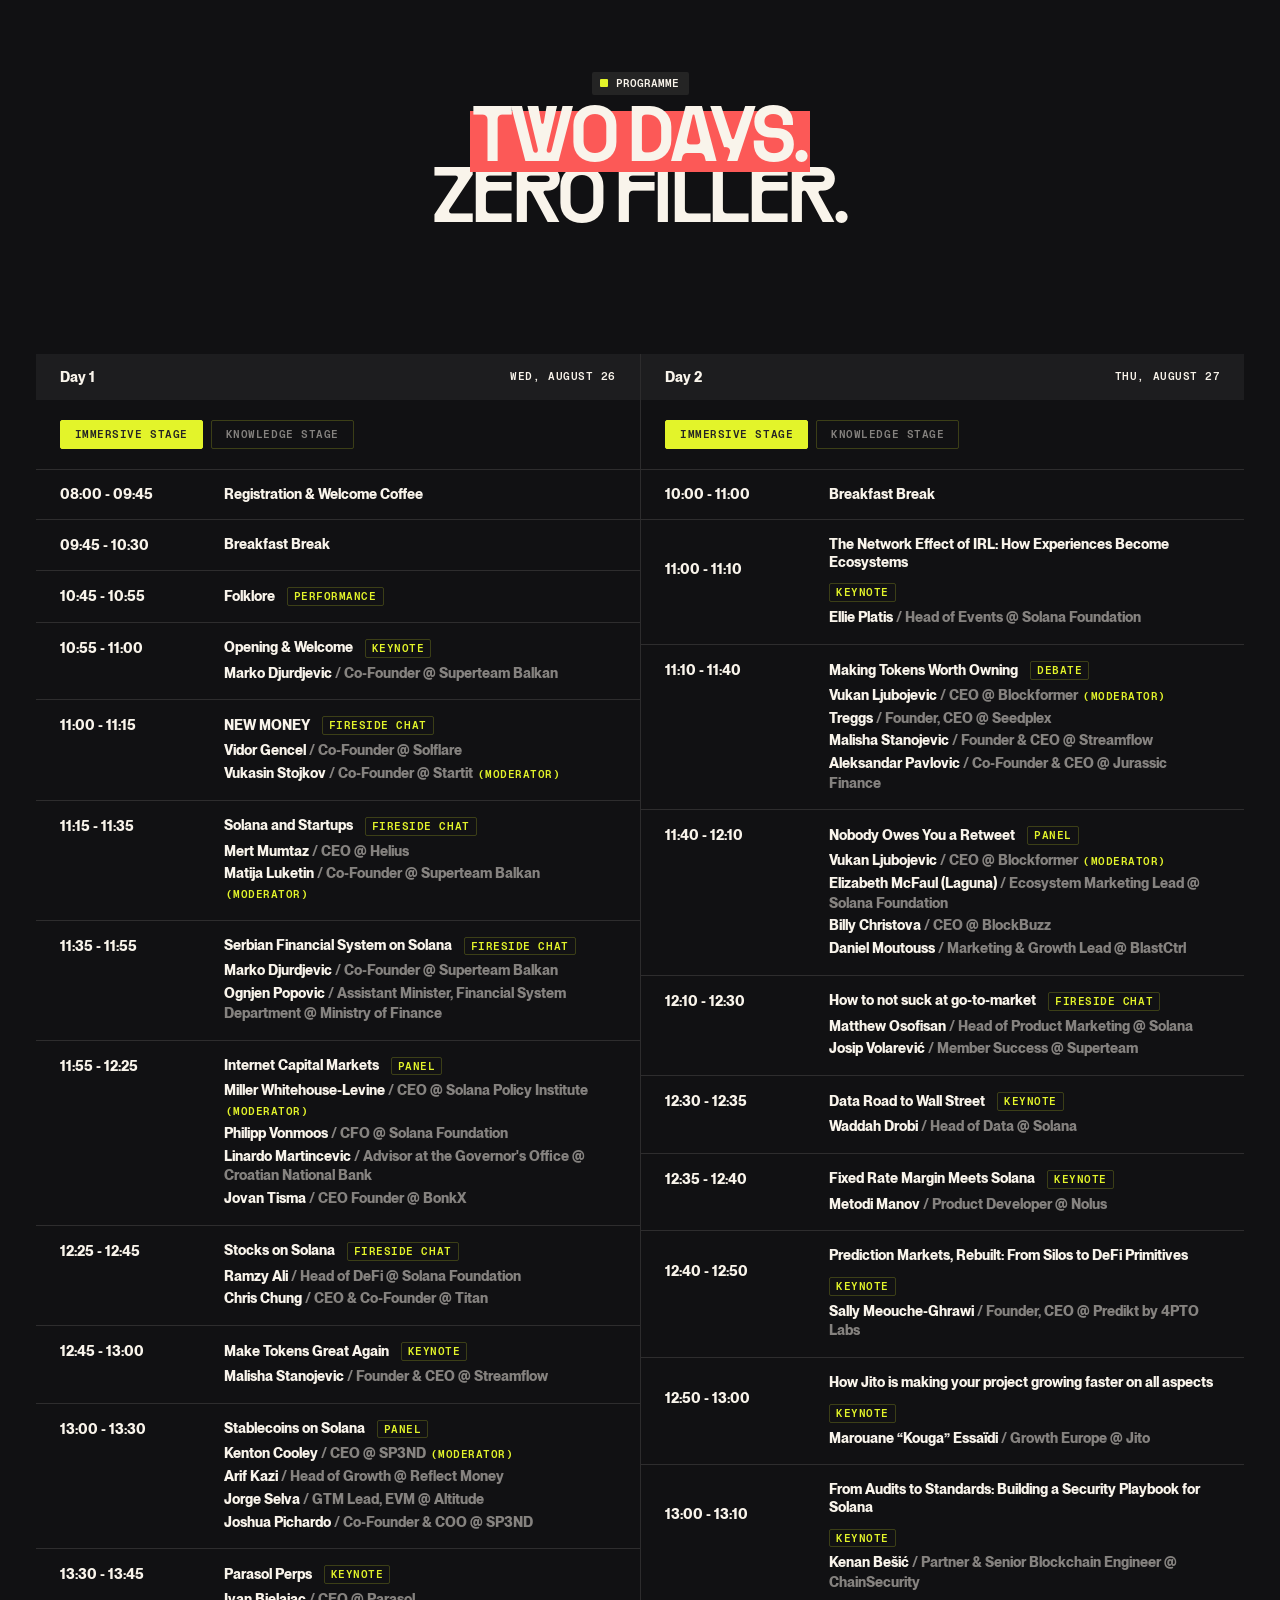
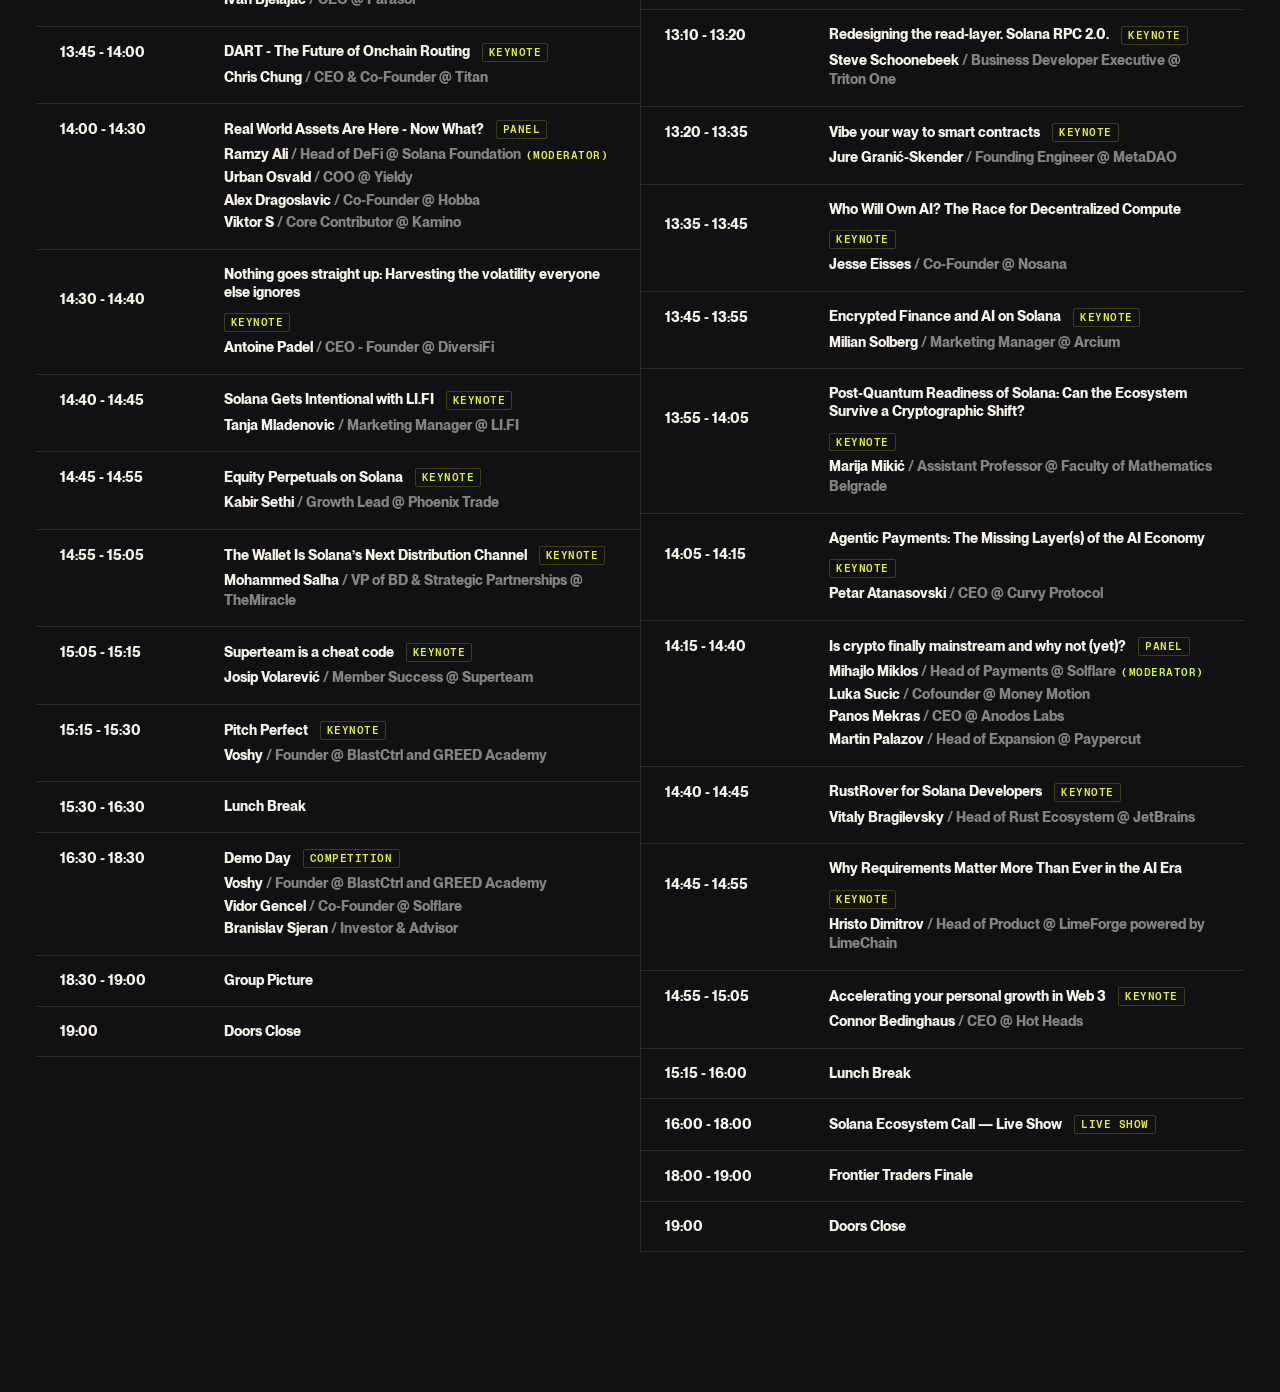
==== commit dddac25b: "agenda: final print sync (NEW MONEY, Stablecoins mod, opening & welcome, KOLs type)" ====
--- a/agenda/index.html
+++ b/agenda/index.html
@@ -12,10 +12,10 @@
 <meta name="twitter:card" content="summary_large_image">
 <meta name="twitter:image" content="https://go.solanasummit.rs/agenda/og.png">
 <meta name="description" content="Two days, two stages, zero filler. The full Solana Summit Serbia programme.">
-<link rel="icon" type="image/png" sizes="32x32" href="./favicon-32.png">
-<link rel="icon" type="image/png" sizes="16x16" href="./favicon-16.png">
-<link rel="preload" href="./fonts/pp-rader/PPRader-Bold.otf" as="font" type="font/otf" crossorigin>
-<link rel="stylesheet" href="./agenda.css">
+<link rel="icon" type="image/png" sizes="32x32" href="/agenda/favicon-32.png">
+<link rel="icon" type="image/png" sizes="16x16" href="/agenda/favicon-16.png">
+<link rel="preload" href="/agenda/fonts/pp-rader/PPRader-Bold.otf" as="font" type="font/otf" crossorigin>
+<link rel="stylesheet" href="/agenda/agenda.css">
 <style>
   /* ---------- standalone page ---------- */
   html, body { background: var(--surface-dark); }
@@ -125,7 +125,7 @@
             <li class="agenda__item">
               <div class="agenda__item-time">10:55 - 11:00</div>
               <div class="agenda__item-heading">
-                <h3 class="agenda__item-title">Opening and Welcome</h3>
+                <h3 class="agenda__item-title">Opening &amp; Welcome</h3>
                 <span class="agenda__item-tag">Keynote</span>
               </div>
               <ul class="agenda__item-speakers">
@@ -135,11 +135,12 @@
             <li class="agenda__item">
               <div class="agenda__item-time">11:00 - 11:15</div>
               <div class="agenda__item-heading">
-                <h3 class="agenda__item-title">The Future of Solflare</h3>
-                <span class="agenda__item-tag">Keynote</span>
+                <h3 class="agenda__item-title">NEW MONEY</h3>
+                <span class="agenda__item-tag">Fireside Chat</span>
               </div>
               <ul class="agenda__item-speakers">
                 <li><span class="agenda__item-speaker-name">Vidor Gencel</span> / Co-Founder @ Solflare</li>
+                <li><span class="agenda__item-speaker-name">Vukasin Stojkov</span> / Co-Founder @ Startit <span class="agenda__item-speaker-mod">(Moderator)</span></li>
               </ul>
             </li>
             <li class="agenda__item">
@@ -205,7 +206,7 @@
                 <span class="agenda__item-tag">Panel</span>
               </div>
               <ul class="agenda__item-speakers">
-                <li><span class="agenda__item-speaker-name">Aditya Shetty</span> / Lead @ Superteam <span class="agenda__item-speaker-mod">(Moderator)</span></li>
+                <li><span class="agenda__item-speaker-name">Kenton Cooley</span> / CEO @ SP3ND <span class="agenda__item-speaker-mod">(Moderator)</span></li>
                 <li><span class="agenda__item-speaker-name">Arif Kazi</span> / Head of Growth @ Reflect Money</li>
                 <li><span class="agenda__item-speaker-name">Jorge Selva</span> / GTM Lead, EVM @ Altitude</li>
                 <li><span class="agenda__item-speaker-name">Joshua Pichardo</span> / Co-Founder &amp; COO @ SP3ND</li>
@@ -479,7 +480,7 @@
               <div class="agenda__item-time">13:10 - 13:40</div>
               <div class="agenda__item-heading">
                 <h3 class="agenda__item-title">KOLs - blessing or disease?</h3>
-                <span class="agenda__item-tag">Debate Panel</span>
+                <span class="agenda__item-tag">Panel + Q&amp;A</span>
               </div>
               <ul class="agenda__item-speakers">
                 <li><span class="agenda__item-speaker-name">Luka Isailovic</span> / Head of Strategy @ R3ACH</li>
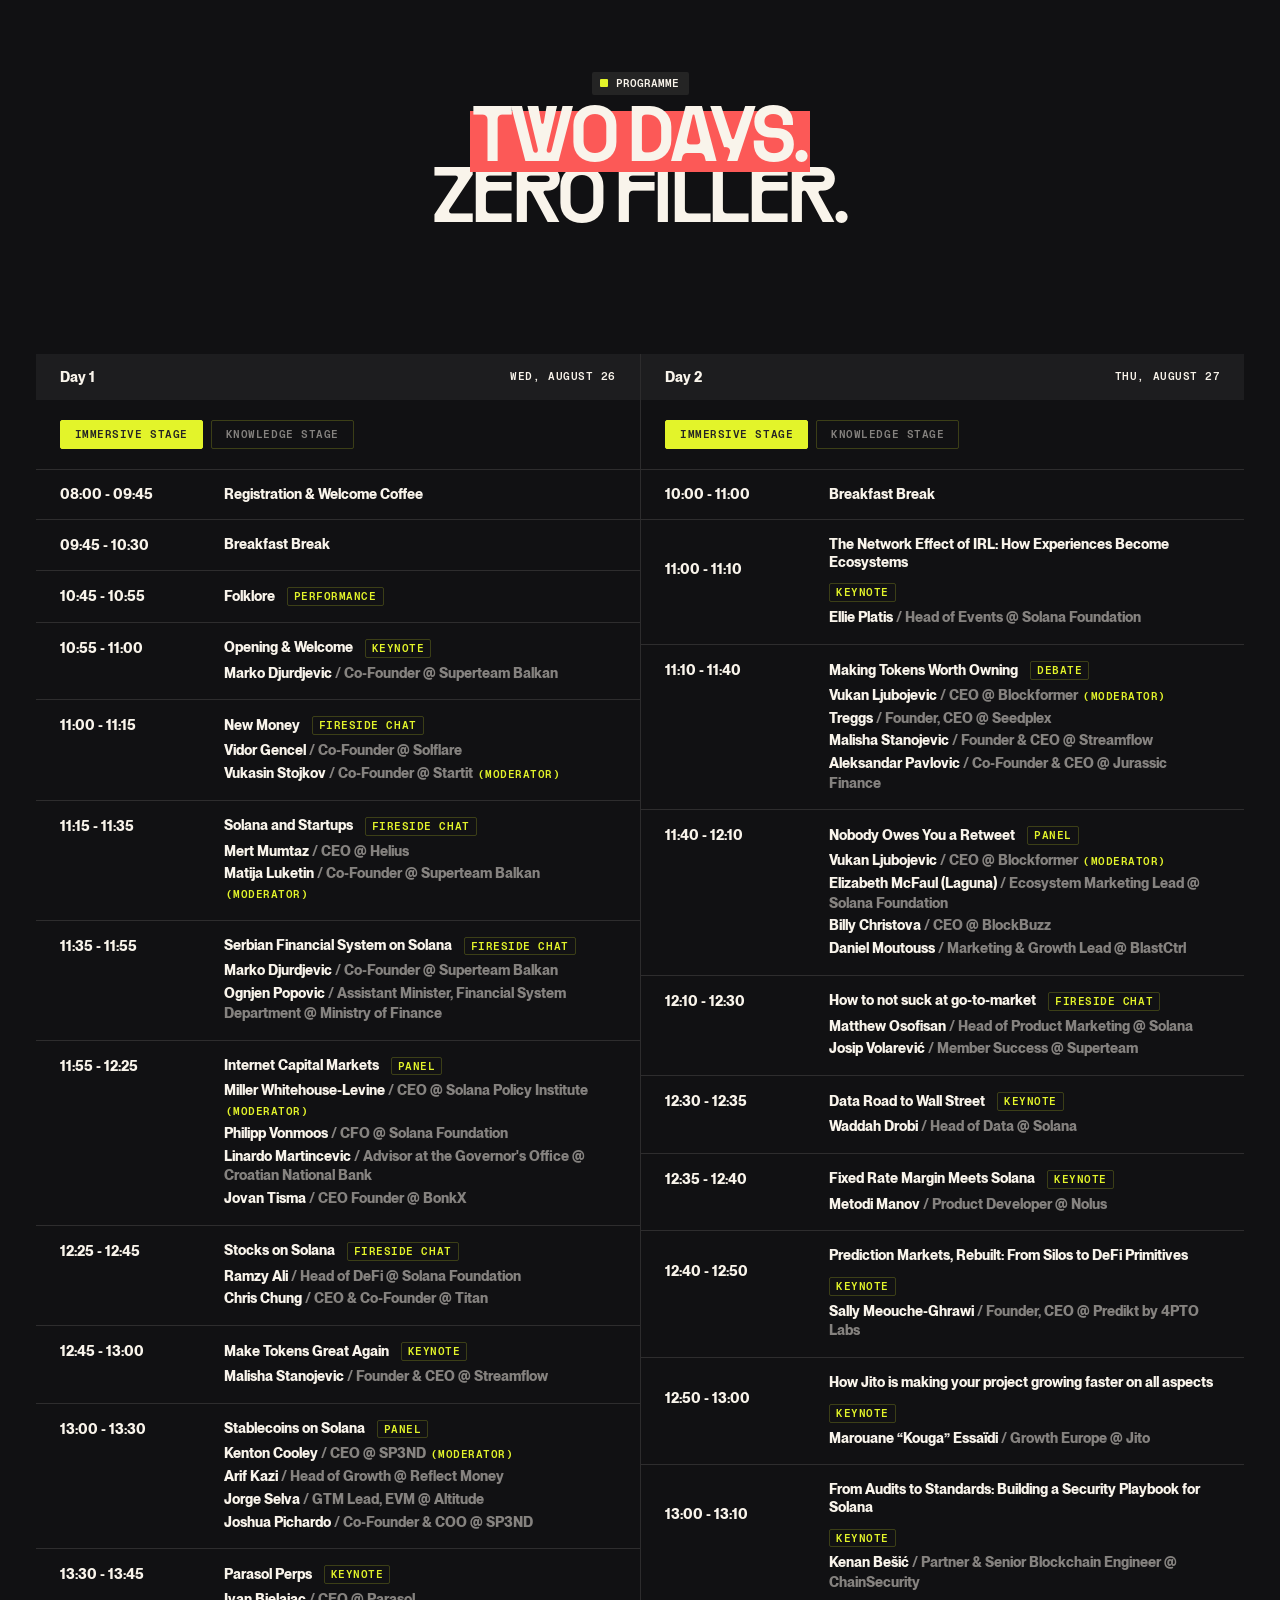
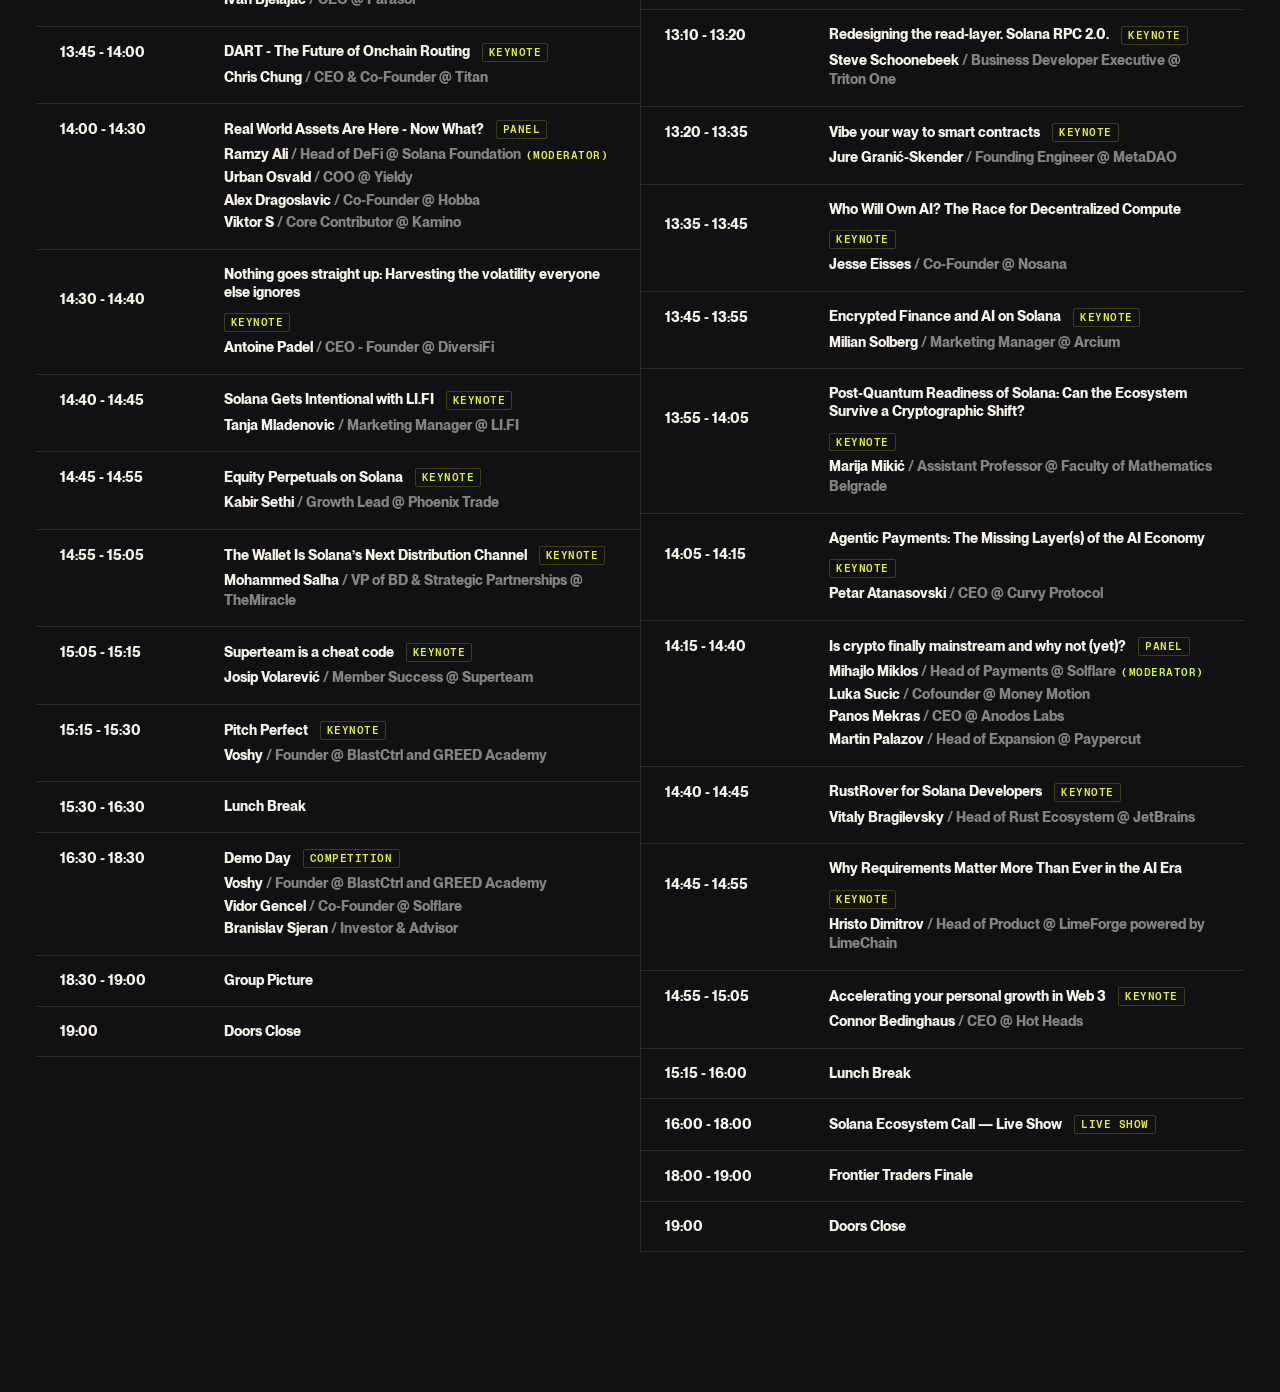
==== commit 4c90652b: "agenda: New Money title case" ====
--- a/agenda/index.html
+++ b/agenda/index.html
@@ -135,7 +135,7 @@
             <li class="agenda__item">
               <div class="agenda__item-time">11:00 - 11:15</div>
               <div class="agenda__item-heading">
-                <h3 class="agenda__item-title">NEW MONEY</h3>
+                <h3 class="agenda__item-title">New Money</h3>
                 <span class="agenda__item-tag">Fireside Chat</span>
               </div>
               <ul class="agenda__item-speakers">
